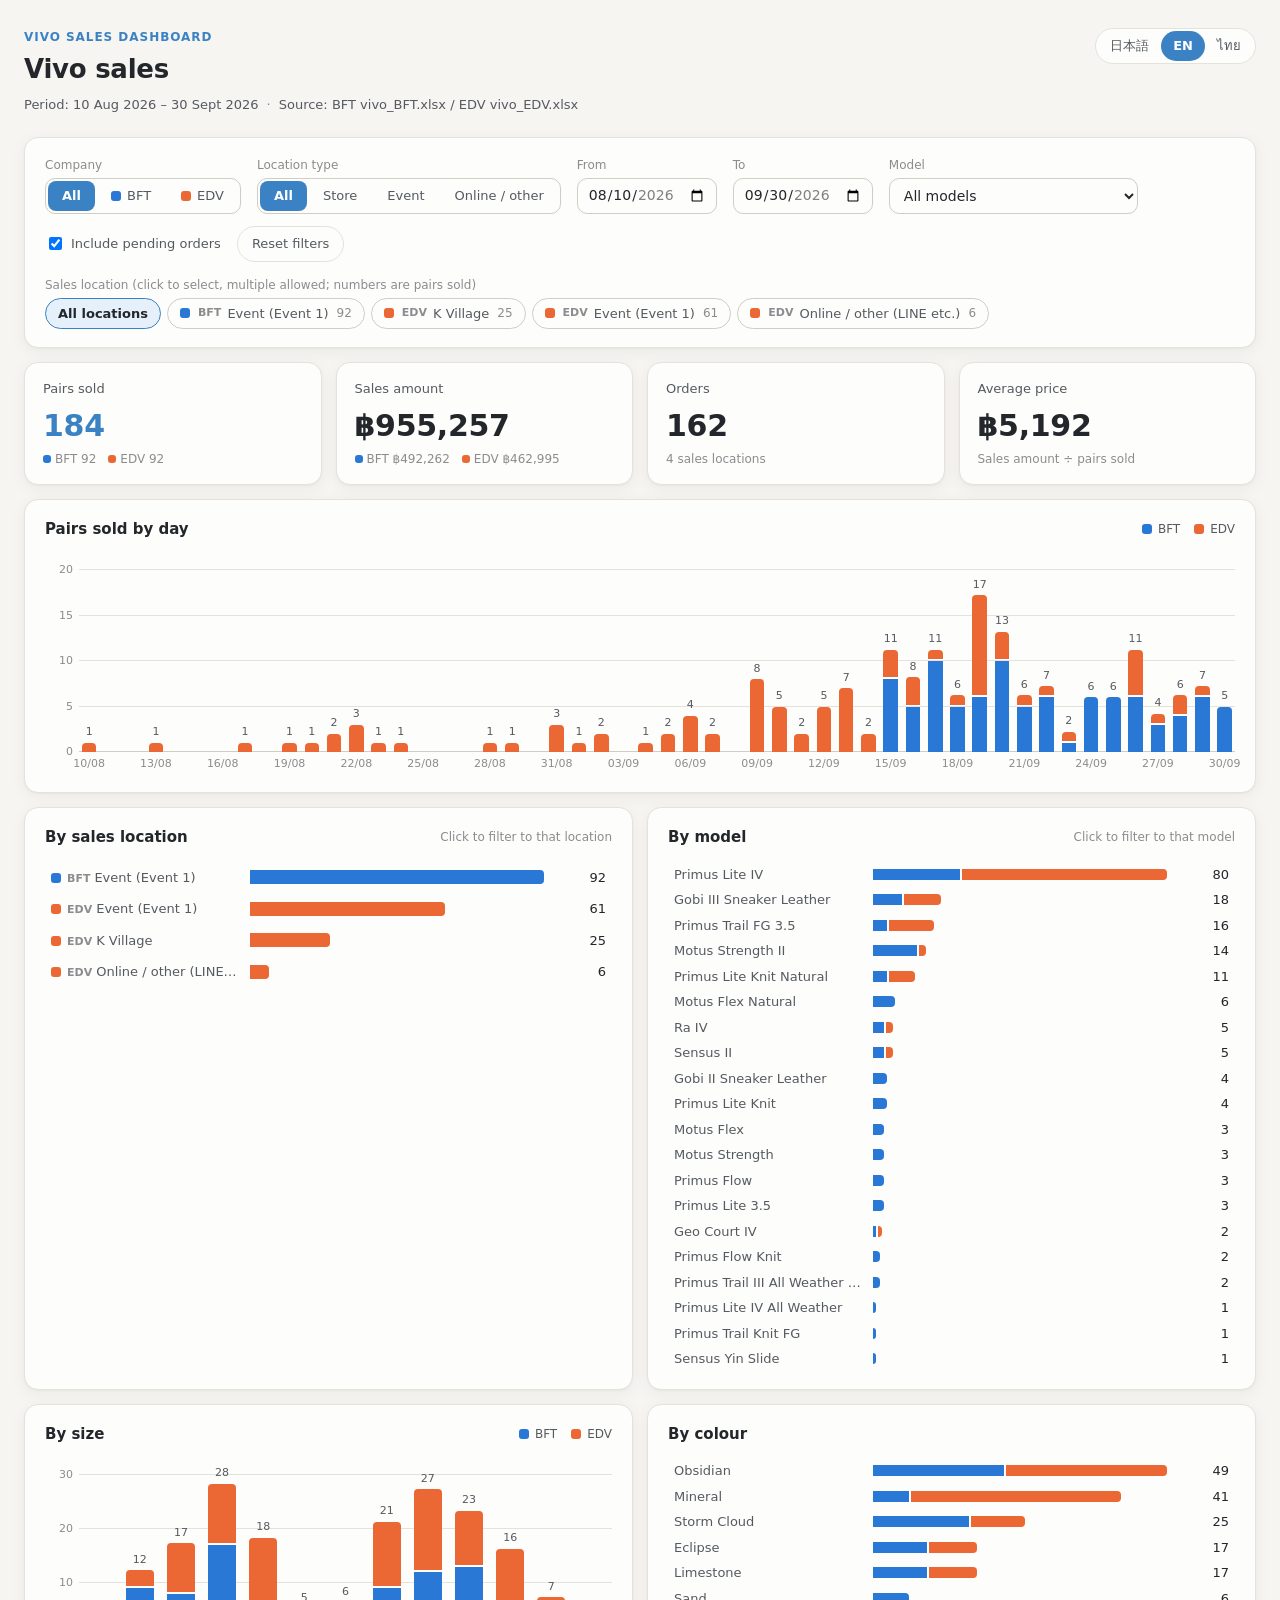
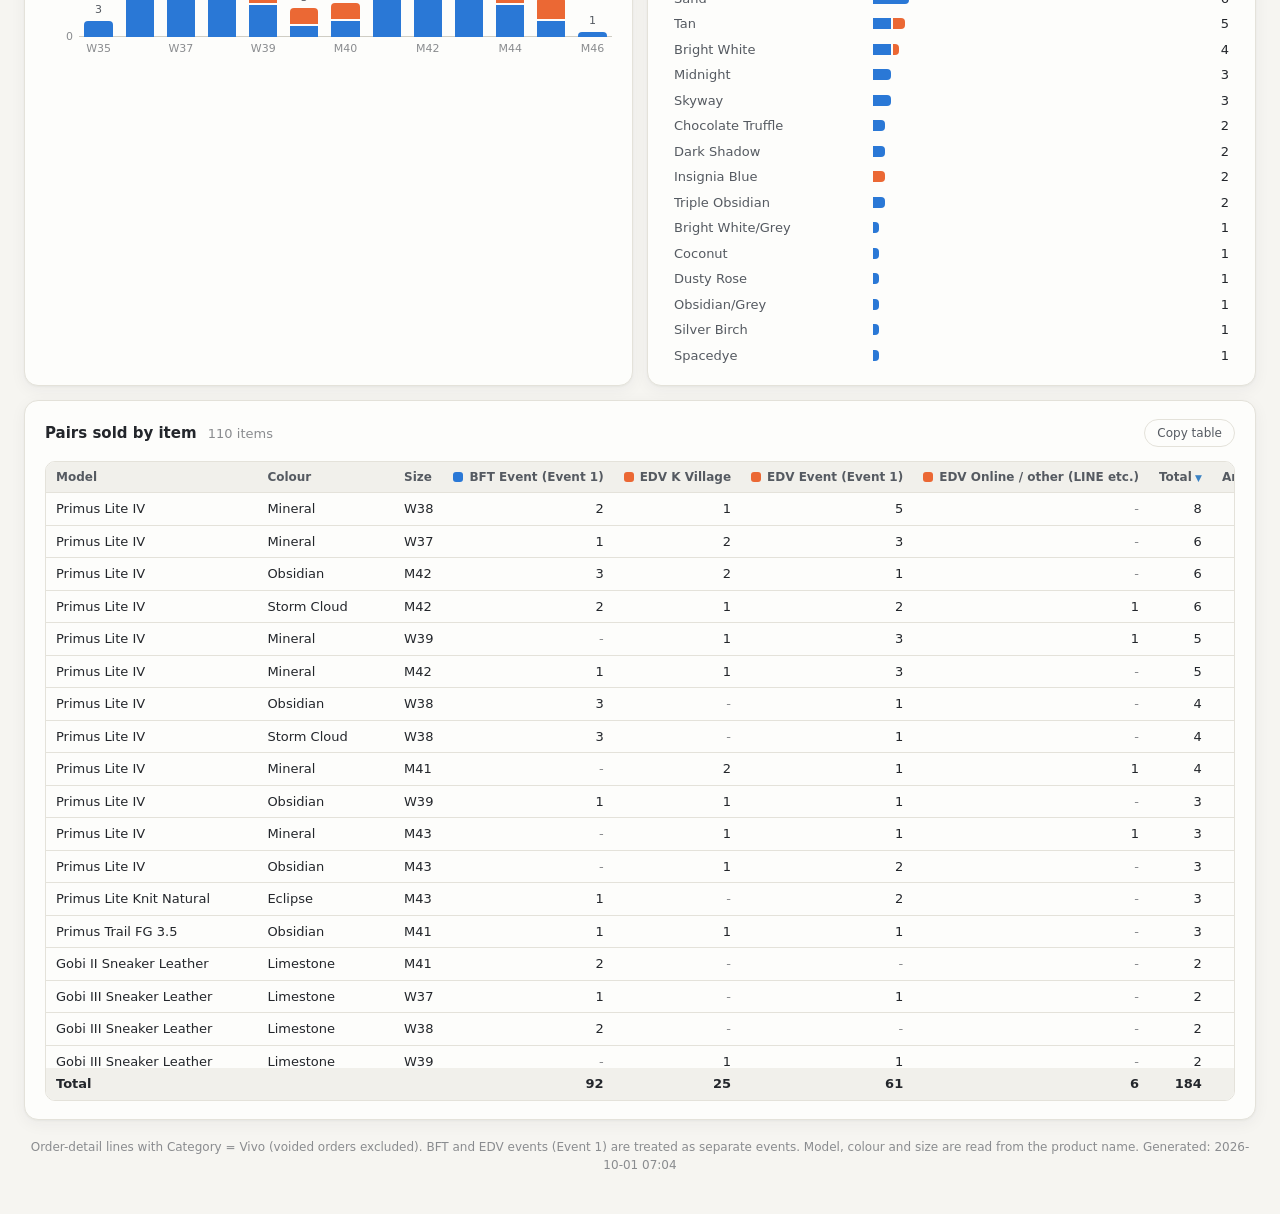
==== site/index.html @ 9705f822 "Vivo sales dashboard for BFT and EDV Static dashboard served by Vercel from site/index.html. Shows V" ====
<!doctype html>
<html lang="ja">
<head>
<meta charset="utf-8">
<meta name="viewport" content="width=device-width, initial-scale=1">
<meta name="robots" content="noindex">
<title>Vivo Sales Dashboard</title>
<style>
/* =========================================================
   ダッシュボード部分 (やさしい配色)
   ========================================================= */
:root {
  color-scheme: light;
  --page: #f6f5f1;
  --surface: #fdfdfb;
  --surface-2: #f1f0eb;
  --ink: #23262b;
  --ink-2: #555a61;
  --muted: #8a8c8f;
  --line: #e4e2da;
  --line-strong: #cfcdc4;
  --accent: #3b82c4;
  --accent-soft: #e5f0fb;
  --bar: #6da7ec;
  --bar-hover: #3987e5;
  --crit: #d03b3b;
  --warn: #d99100;
  --shadow: 0 1px 2px rgba(30, 40, 50, .04), 0 4px 16px rgba(30, 40, 50, .05);
  --radius: 14px;
}
@media (prefers-color-scheme: dark) {
  :root:not([data-theme="light"]) {
    color-scheme: dark;
    --page: #121314; --surface: #1b1c1e; --surface-2: #232427;
    --ink: #eceae4; --ink-2: #c3c2b7; --muted: #8d8c86;
    --line: #2d2e30; --line-strong: #3b3c3f;
    --accent: #6da7ec; --accent-soft: #1d2a3a;
    --bar: #3987e5; --bar-hover: #6da7ec;
    --crit: #e66767; --warn: #fab219;
    --shadow: 0 1px 2px rgba(0, 0, 0, .3);
  }
}
:root[data-theme="dark"] {
  color-scheme: dark;
  --page: #121314; --surface: #1b1c1e; --surface-2: #232427;
  --ink: #eceae4; --ink-2: #c3c2b7; --muted: #8d8c86;
  --line: #2d2e30; --line-strong: #3b3c3f;
  --accent: #6da7ec; --accent-soft: #1d2a3a;
  --bar: #3987e5; --bar-hover: #6da7ec;
  --crit: #e66767; --warn: #fab219;
  --shadow: 0 1px 2px rgba(0, 0, 0, .3);
}

* { box-sizing: border-box; }
html, body { margin: 0; }
body {
  background: var(--page);
  color: var(--ink);
  font-family: system-ui, -apple-system, "Segoe UI", "Hiragino Sans", "Noto Sans JP", "Noto Sans Thai", "Leelawadee UI", "Thonburi", sans-serif;
  font-size: 14px;
  line-height: 1.5;
  -webkit-font-smoothing: antialiased;
}
h1, h2, p { margin: 0; }
button, select, input { font: inherit; color: inherit; }

.page { max-width: 1800px; margin: 0 auto; padding: 28px 24px 40px; }

.top { display: flex; justify-content: space-between; align-items: flex-start; gap: 16px; margin-bottom: 22px; }
.top-actions { display: flex; gap: 8px; flex-wrap: wrap; justify-content: flex-end; }
.eyebrow { font-size: 12px; letter-spacing: .08em; text-transform: uppercase; color: var(--accent); font-weight: 600; }
h1 { font-size: 26px; font-weight: 700; margin: 4px 0 6px; letter-spacing: -.01em; }
.sub { color: var(--ink-2); font-size: 13px; }
.alloc-note {
  display: inline-block; margin-top: 8px; font-size: 12px; color: #1f5f3a; background: #e3f4ea;
  border: 1px solid #b7e0c6; border-radius: 999px; padding: 3px 12px;
}
.alloc-note[hidden] { display: none; }
.sub .dot { margin: 0 8px; color: var(--muted); }

.ghost {
  display: inline-flex; align-items: center; gap: 4px;
  background: var(--surface); border: 1px solid var(--line); border-radius: 999px;
  padding: 7px 14px; cursor: pointer; color: var(--ink-2); white-space: nowrap; text-decoration: none; font-size: 13px;
}
.ghost:hover { background: var(--accent-soft); border-color: var(--accent); color: var(--ink); }
.ghost.small { padding: 4px 12px; font-size: 12px; }

.card {
  background: var(--surface); border: 1px solid var(--line); border-radius: var(--radius);
  box-shadow: var(--shadow); padding: 18px 20px;
}
.card-head { display: flex; justify-content: space-between; align-items: center; gap: 12px; flex-wrap: wrap; margin-bottom: 14px; }
.card-head h2 { font-size: 15px; font-weight: 650; }
.hint { font-size: 12px; color: var(--muted); }
.count { font-weight: 500; color: var(--muted); font-size: 13px; margin-left: 6px; }

.head-actions { display: flex; align-items: center; gap: 8px; flex-wrap: wrap; }
.ret-info { font-size: 12px; color: var(--ink-2); background: #fff2cc; border-radius: 999px; padding: 3px 10px; color: #7f6000; }
.ret-info:empty { display: none; }
.primary {
  display: inline-flex; align-items: center; gap: 4px; cursor: pointer; white-space: nowrap;
  background: var(--accent); color: #fff; border: 1px solid var(--accent); border-radius: 999px;
  padding: 7px 18px; font-size: 13px; font-weight: 600;
}
.primary.small { padding: 4px 16px; font-size: 12px; }
.primary:hover:not(:disabled) { filter: brightness(1.08); }
.primary:disabled { background: var(--surface-2); color: var(--muted); border-color: var(--line); cursor: default; }
.save-state { font-size: 12px; color: var(--muted); }
.sync-state { font-size: 12px; color: var(--muted); display: inline-flex; align-items: center; gap: 5px; }
.sync-state::before { content: ""; width: 8px; height: 8px; border-radius: 50%; background: var(--muted); }
.sync-state.shared::before { background: #1f9d55; box-shadow: 0 0 0 3px rgba(31,157,85,.18); }
.sync-state.error { color: var(--crit); }
.sync-state.error::before { background: var(--crit); }
.sync-state.flash { color: #1f7a45; font-weight: 600; }
.save-state.dirty { color: #b45309; font-weight: 600; }
.save-state.dirty::before { content: "● "; }
.ret-hint { font-size: 12px; color: var(--muted); margin: -4px 0 10px; }

/* 言語切り替え */
.lang-switch { display: inline-flex; border: 1px solid var(--line); border-radius: 999px; background: var(--surface); padding: 2px; }
.lang-switch button {
  border: 0; background: none; cursor: pointer; padding: 5px 12px; border-radius: 999px; font-size: 13px; color: var(--ink-2);
}
.lang-switch button:hover { color: var(--ink); background: var(--surface-2); }
.lang-switch button[aria-pressed="true"] { background: var(--accent); color: #fff; font-weight: 600; }

/* 見出しの ▼ フィルター (Excel のオートフィルター風) */
.sheet thead th { position: sticky; }
.sheet .af {
  position: absolute; right: 2px; bottom: 3px; width: 15px; height: 15px; padding: 0; margin: 0;
  display: inline-flex; align-items: center; justify-content: center; cursor: pointer;
  background: #f2f2f2; border: 1px solid #a6a6a6; border-radius: 2px;
}
.sheet .af svg { width: 10px; height: 10px; fill: #404040; }
.sheet .af .af-funnel { display: none; }
.sheet .af:hover { background: #ffffff; }
.sheet .af.on { background: #ffd966; border-color: #bf8f00; }
.sheet .af.on .af-arrow { display: none; }
.sheet .af.on .af-funnel { display: block; }
.sheet thead tr.h1 th[rowspan] { padding-right: 18px; }
.sheet thead tr.h1 th.grp { padding-right: 18px; }  /* 拠点の ▼ (表示する拠点を選ぶ) */
.sheet thead tr.h2 th { padding-right: 18px; }
.sheet thead tr.h2 th.ret-h { padding-right: 3px; }

.af-hint { font-size: 12px; color: var(--muted); margin: -6px 0 10px; }
.chips { display: flex; flex-wrap: wrap; align-items: center; gap: 6px; margin: 0 0 10px; font-size: 12px; }
.chips-label { color: var(--muted); }
.chip {
  display: inline-flex; align-items: center; gap: 4px; background: #fff2cc; color: #5c4600;
  border: 1px solid #f1d27a; border-radius: 999px; padding: 2px 4px 2px 10px;
}
.chip b { font-weight: 600; }
.chip button { border: 0; background: none; cursor: pointer; color: #7f6000; font-size: 14px; line-height: 1; padding: 0 4px; border-radius: 999px; }
.chip button:hover { background: #f1d27a; }
.chip-clear { border: 0; background: none; color: var(--accent); cursor: pointer; font-size: 12px; text-decoration: underline; }

.af-pop {
  position: fixed; z-index: 60; width: 280px; background: var(--surface); color: var(--ink);
  border: 1px solid var(--line-strong); border-radius: 10px; box-shadow: 0 10px 30px rgba(0,0,0,.18);
  padding: 10px; font-size: 13px;
}
.af-head { font-weight: 650; margin-bottom: 8px; }
.af-search { width: 100%; height: 30px; border: 1px solid var(--line-strong); border-radius: 8px; padding: 0 8px; background: var(--surface); margin-bottom: 6px; }
.af-list { max-height: 260px; overflow: auto; border: 1px solid var(--line); border-radius: 8px; padding: 4px 0; }
.af-list label { display: flex; align-items: center; gap: 6px; padding: 3px 10px; cursor: pointer; }
.af-list label:hover { background: var(--surface-2); }
.af-list label[hidden] { display: none; }
.af-list label span { flex: 1; overflow: hidden; text-overflow: ellipsis; white-space: nowrap; }
.af-list label em { font-style: normal; color: var(--muted); font-size: 11px; }
.af-list .af-all { border-bottom: 1px solid var(--line); margin-bottom: 2px; font-weight: 600; }
.af-num { display: flex; flex-direction: column; gap: 6px; padding: 2px 2px 4px; }
.af-num label { display: flex; align-items: center; gap: 6px; cursor: pointer; }
.af-range { display: flex; align-items: center; gap: 6px; padding-left: 22px; }
.af-range input { width: 90px; height: 30px; border: 1px solid var(--line-strong); border-radius: 8px; padding: 0 8px; background: var(--surface); }
.af-foot { display: flex; align-items: center; gap: 6px; margin-top: 10px; }
.af-foot span { flex: 1; }

/* 範囲選択 (Excel と同じ緑の枠) */
.sheet tbody td { cursor: cell; }
.sheet tbody td.sel { background-color: #d9eadf !important; }
.sheet tbody td.ret.sel { background-color: #e6efcf !important; }
.sheet tbody td.sel {
  --st: 0px; --sb: 0px; --sl: 0px; --sr: 0px;
  box-shadow: inset 0 var(--st) 0 #217346, inset 0 calc(-1 * var(--sb)) 0 #217346,
              inset var(--sl) 0 0 #217346, inset calc(-1 * var(--sr)) 0 0 #217346;
}
.sheet tbody td.sel-t { --st: 2px; }
.sheet tbody td.sel-b { --sb: 2px; }
.sheet tbody td.sel-l { --sl: 2px; }
.sheet tbody td.sel-r { --sr: 2px; }
body.selecting, body.selecting * { user-select: none; -webkit-user-select: none; }
.sel-bar {
  position: fixed; left: 50%; bottom: 16px; transform: translateX(-50%); z-index: 70;
  display: flex; align-items: center; gap: 16px; flex-wrap: wrap; justify-content: center;
  background: #217346; color: #fff; border-radius: 999px; padding: 8px 10px 8px 20px;
  box-shadow: 0 8px 24px rgba(0,0,0,.25); font-size: 13px; max-width: calc(100vw - 32px);
}
.sel-bar b { font-size: 15px; font-variant-numeric: tabular-nums; }
.sel-bar .sel-size, .sel-bar .sel-copy { opacity: .75; font-size: 12px; }
.sel-bar.copied .sel-copy { opacity: 1; font-weight: 700; }
.sel-bar button { border: 0; background: rgba(255,255,255,.18); color: #fff; width: 26px; height: 26px; border-radius: 999px; cursor: pointer; font-size: 16px; line-height: 1; }
.sel-bar button:hover { background: rgba(255,255,255,.3); }
@media (max-width: 560px) { .sel-bar .sel-copy { display: none; } }

/* tabs */
.tabs { display: flex; gap: 4px; margin-bottom: 14px; border-bottom: 1px solid var(--line-strong); }
.tab {
  border: 0; background: none; cursor: pointer; padding: 10px 18px; font-size: 14px; font-weight: 600; color: var(--muted);
  border-bottom: 3px solid transparent; margin-bottom: -1px;
}
.tab:hover { color: var(--ink); }
.tab[aria-selected="true"] { color: var(--accent); border-bottom-color: var(--accent); }
.view[hidden] { display: none; }
.view-note { font-size: 12px; color: var(--muted); margin-bottom: 10px; }
.view-note:empty { display: none; }

/* KPI */
.kpis { display: grid; grid-template-columns: repeat(4, minmax(0, 1fr)); gap: 14px; margin-bottom: 14px; }
.kpi {
  display: block; text-align: left; width: 100%;
  background: var(--surface); border: 1px solid var(--line); border-radius: var(--radius); box-shadow: var(--shadow); padding: 16px 18px;
}
.kpi > span { display: block; }
.kpi-btn { cursor: pointer; }
.kpi-btn:hover { border-color: var(--accent); }
.kpi-btn[aria-pressed="true"] { border-color: var(--accent); background: var(--accent-soft); }
.kpi-label { color: var(--ink-2); font-size: 13px; display: flex !important; align-items: center; gap: 6px; }
.kpi-value { font-size: 30px; font-weight: 700; margin: 4px 0 2px; letter-spacing: -.01em; }
.kpi-note { color: var(--muted); font-size: 12px; }
.status-ic { font-size: 11px; }
.status-ic.crit { color: var(--crit); }
.status-ic.warn { color: var(--warn); }

/* charts */
.charts { display: grid; grid-template-columns: minmax(0, 1fr) minmax(0, 1.25fr); gap: 14px; margin-bottom: 14px; }
.bars { display: flex; flex-direction: column; gap: 2px; }
.bar-row {
  display: grid; grid-template-columns: minmax(96px, 34%) 1fr 52px; align-items: center; gap: 10px;
  padding: 5px 6px; border-radius: 8px; cursor: pointer; border: 0; background: none; text-align: left; width: 100%;
}
.bar-row:hover, .bar-row:focus-visible { background: var(--surface-2); outline: none; }
.bar-row.active { background: var(--accent-soft); }
.bar-label { font-size: 13px; color: var(--ink-2); white-space: nowrap; overflow: hidden; text-overflow: ellipsis; }
.bar-track { display: block; height: 14px; }
.bar-fill { display: block; height: 100%; background: var(--bar); border-radius: 0 4px 4px 0; min-width: 2px; transition: width .35s ease, background .15s; }
.bar-row:hover .bar-fill, .bar-row.active .bar-fill { background: var(--bar-hover); }
.bar-val { font-size: 13px; text-align: right; font-variant-numeric: tabular-nums; }
.bars.compact .bar-row { padding: 2px 6px; }
.bars.compact .bar-track { height: 11px; }

/* filters */
.filters { display: flex; flex-wrap: wrap; gap: 10px 12px; align-items: flex-end; margin-bottom: 14px; }
.field { display: flex; flex-direction: column; gap: 4px; min-width: 130px; }
.field.grow { flex: 1 1 220px; }
.field > span { font-size: 12px; color: var(--muted); }
.field input, .field select {
  height: 36px; padding: 0 10px; border: 1px solid var(--line-strong); border-radius: 10px; background: var(--surface);
}
.field input:focus, .field select:focus { outline: 2px solid var(--accent-soft); border-color: var(--accent); }
.filters .ghost { height: 36px; }
.check-toggle { display: inline-flex; align-items: center; gap: 6px; height: 36px; font-size: 13px; color: var(--ink-2); cursor: pointer; white-space: nowrap; }
.check-toggle[hidden] { display: none; }
/* 複数選択のドロップダウン (モデル・カラー・サイズ) */
.ms {
  display: flex; align-items: center; justify-content: space-between; gap: 8px; width: 100%; min-width: 150px; max-width: 240px;
  height: 36px; padding: 0 10px; border: 1px solid var(--line-strong); border-radius: 10px; background: var(--surface);
  cursor: pointer; text-align: left;
}
.ms .ms-val { overflow: hidden; text-overflow: ellipsis; white-space: nowrap; }
.ms svg { width: 10px; height: 10px; fill: var(--ink-2); flex: none; }
.ms:hover { border-color: var(--accent); }
.ms.on { border-color: #bf8f00; background: #fff8e1; color: #5c4600; font-weight: 600; }
:root[data-theme="dark"] .ms.on { background: #3a3020; color: #fde9a8; }

.tip {
  position: fixed; pointer-events: none; z-index: 50; background: var(--ink); color: var(--surface);
  padding: 7px 10px; border-radius: 8px; font-size: 12px; line-height: 1.45; box-shadow: 0 6px 20px rgba(0,0,0,.18);
  max-width: 260px;
}
.foot { color: var(--muted); font-size: 12px; margin-top: 18px; text-align: center; }

/* =========================================================
   在庫表: Store_Stock_*.xlsx「VFF Shoes Stock」シートの書式をそのまま再現
   (ダークモードでも Excel と同じ白地のまま)
   ========================================================= */
.sheet {
  --x-header: #1f4e78;      /* 見出し (Quantity) */
  --x-header-ret: #bf8f00;  /* 見出し (Return) */
  --x-ret-fill: #fff2cc;    /* Return 列 */
  --x-ret-ink: #0000ff;
  --x-total-fill: #d9e1f2;  /* Total 行 */
  --x-row-border: #d9d9d9;  /* 行の下罫線 */
  --x-gridline: #e1e1e1;    /* Excel の枠線 */
  --row-h: 20px;            /* 14.5pt */
  --head-h: 27px;           /* 20pt */
  --title-h: 25px;          /* 18.5pt */

  color-scheme: light;
  background: #ffffff;
  color: #000000;
  font-family: Calibri, Carlito, "Segoe UI", Arial, sans-serif;
  font-size: 11pt;
  line-height: 1;
  border: 1px solid var(--line-strong);
}
/* 画面幅に収まるよう JS で zoom を設定 (縦・横ともスクロールなし) */
.sheet table { zoom: var(--fit, 1); }
.sheet table { border-collapse: separate; border-spacing: 0; table-layout: fixed; width: max-content; }
.sheet th, .sheet td {
  height: var(--row-h);
  padding: 0 3px;
  white-space: nowrap;
  overflow: hidden;
  border-right: 1px solid var(--x-gridline);
  border-bottom: 1px solid var(--x-row-border);
}
.sheet td.c { text-align: center; }
.sheet td.b { font-weight: 700; }
.sheet td.ret { background: var(--x-ret-fill); color: var(--x-ret-ink); }
.sheet td.ret { padding: 0; }
/* Excel で黄色に塗られていたマス */
.sheet td.hl, .sheet td.ret.hl { background: #ffff00; }
.sheet .ret-in {
  display: block; width: 100%; height: calc(var(--row-h) - 1px); margin: 0; padding: 0 3px;
  border: 0; background: transparent; color: var(--x-ret-ink);
  font: inherit; text-align: center; cursor: cell;
}
.sheet .ret-in:hover { background: #ffe699; }
.sheet .ret-in:focus { outline: 2px solid #217346; outline-offset: -2px; background: #ffffff; cursor: text; }
.sheet .ret-in.invalid { outline: 2px solid #d03b3b; outline-offset: -2px; }

/* ウィンドウ枠の固定 (A5): 1〜4 行目は常に表示 */
.sheet thead tr.title th, .sheet thead tr.asof th {
  position: sticky; z-index: 3; background: #ffffff; text-align: left; font-weight: 400;
  border-right: 0; border-bottom: 1px solid var(--x-gridline);
}
.sheet thead tr.title th { top: 0; height: var(--title-h); font-size: 14pt; font-weight: 700; }
.sheet thead tr.asof th { top: var(--title-h); }
.sheet thead tr.h1 th, .sheet thead tr.h2 th {
  position: sticky; z-index: 2; height: var(--head-h);
  background: var(--x-header); color: #ffffff; font-weight: 700; text-align: center; vertical-align: middle;
  border-right: 1px solid #ffffff; border-bottom: 1px solid #ffffff;
}
.sheet thead tr.h1 th { top: calc(var(--title-h) + var(--row-h)); }
.sheet thead tr.h2 th { top: calc(var(--title-h) + var(--row-h) + var(--head-h)); }
.sheet thead tr.h2 th.ret-h { background: var(--x-header-ret); }
.sheet thead tr.h2 th.rate-h, .sheet thead tr.h2 th.mos-h { background: #2f75b5; font-size: 8.5pt; white-space: normal; line-height: 1.05; padding: 0 1px; }
.sheet td.rate { color: #1f4e78; }
/* 画面用に列を狭くしたので見出しは小さめ・折り返し可 */
.sheet thead tr.h1 th.grp { font-size: 9.5pt; white-space: normal; line-height: 1.05; padding: 0 2px; }
.sheet thead tr.h2 th { font-size: 9pt; padding-left: 1px; }
.sheet thead tr.h2 th.ret-h { padding: 0 1px; }
.sheet tbody td { padding: 0 2px; }
.sheet tbody td.ret { padding: 0; }
.sheet .ret-in { padding: 0 1px; }
.sheet td.mos { color: #1f4e78; font-style: italic; }
.sheet tr.total td { background: var(--x-total-fill); font-weight: 700; }
.sheet td.empty { text-align: center; color: #595959; height: 40px; }

@media (max-width: 960px) {
  .charts { grid-template-columns: 1fr; }
  .kpis { grid-template-columns: repeat(2, minmax(0, 1fr)); }
}
@media (max-width: 560px) {
  .page { padding: 18px 16px 32px; }
  h1 { font-size: 21px; }
  .kpi-value { font-size: 24px; }
  .card { padding: 14px; }
  .field { min-width: calc(50% - 6px); flex: 1 1 calc(50% - 6px); }
  .field.grow { flex-basis: 100%; }
  .top { flex-direction: column; }
  .top-actions { justify-content: flex-start; }
}

@media print {
  body { background: #fff; }
  .top-actions, .kpis, .charts, .filters, #dlCsv, .foot { display: none; }
  .card { border: 0; box-shadow: none; padding: 0; }
  .sel-bar, .tabs, .view-note, .ret-hint, .af-hint, .chips, .head-actions, .sheet .af { display: none; }
  #view-table { display: block !important; }
  .sheet { border: 0; }
  .sheet thead th { position: static; }
  .sheet th, .sheet td { -webkit-print-color-adjust: exact; print-color-adjust: exact; }
}
[hidden] { display: none !important; }

/* 拠点フィルター: Store Total の前に区切り線 */
.af-list label.af-sep { border-top: 1px solid var(--line); margin-top: 4px; padding-top: 6px; }
.af-note { margin: 6px 0 0; font-size: 12px; color: var(--muted); line-height: 1.4; }

/* 詳細タブ: 在庫一覧の使い方 */
.guide { margin-bottom: 16px; }
.guide h2 { font-size: 15px; margin: 0 0 8px; }
.guide .alloc-note { margin: 0 0 12px; }
.guide-list { margin: 0; padding-left: 20px; font-size: 13px; color: var(--ink-2); line-height: 1.6; }
.guide-list li + li { margin-top: 4px; }

/* 返品の受領 */
.recv-btn {
  border: 1px solid #b7e0c6; background: #e3f4ea; color: #1f5f3a; border-radius: 999px;
  font: inherit; font-size: 12px; font-weight: 600; padding: 5px 12px; cursor: pointer;
}
.recv-btn:hover { background: #d2ecdc; }
.recv-btn[hidden] { display: none; }
.recv-dlg {
  width: min(720px, calc(100vw - 32px)); max-height: calc(100vh - 48px); padding: 0;
  border: 1px solid var(--line); border-radius: 14px; background: var(--surface); color: var(--ink);
  box-shadow: 0 16px 48px rgba(0,0,0,.25);
}
.recv-dlg::backdrop { background: rgba(20, 24, 30, .35); }
.recv-inner { display: flex; flex-direction: column; max-height: calc(100vh - 50px); }
.recv-head { display: flex; justify-content: space-between; align-items: center; padding: 16px 20px 0; }
.recv-head h2 { margin: 0; font-size: 18px; }
.recv-x { border: 0; background: none; font-size: 22px; line-height: 1; cursor: pointer; color: var(--ink-2); }
.recv-note { margin: 8px 20px 0; font-size: 13px; color: var(--ink-2); line-height: 1.55; }
.recv-warn { margin: 8px 20px 0; font-size: 13px; color: #8a5a00; background: #fff4d6; border: 1px solid #f0d68a; border-radius: 8px; padding: 6px 10px; }
.recv-warn[hidden] { display: none; }
.recv-body { overflow: auto; padding: 4px 20px 8px; flex: 1; }
.recv-body h3 { font-size: 14px; margin: 14px 0 6px; }
.recv-empty { font-size: 13px; color: var(--muted); }
.link-btn { border: 0; background: none; color: var(--accent); cursor: pointer; font: inherit; font-size: 12px; text-decoration: underline; }
.recv-foot { display: flex; align-items: center; gap: 8px; padding: 12px 20px 16px; border-top: 1px solid var(--line); }
.recv-sel { margin-right: auto; font-size: 13px; color: var(--ink-2); }
.recv-foot[hidden] { display: none; }
.recv-step { font-size: 13px; color: var(--ink); margin: 12px 0 8px; font-weight: 600; }
.recv-stores { display: grid; gap: 8px; }
.recv-storebtn {
  display: grid; grid-template-columns: 1fr auto 16px; grid-template-rows: auto auto; column-gap: 12px; align-items: center;
  text-align: left; width: 100%; padding: 12px 14px; border: 1px solid var(--line); border-radius: 10px;
  background: var(--surface); color: var(--ink); font: inherit; cursor: pointer;
}
.recv-storebtn:hover { border-color: var(--accent); background: var(--accent-soft, #eef5fc); }
.recv-storebtn b { font-size: 15px; }
.recv-storebtn .recv-pend { font-size: 13px; font-weight: 700; color: #8a5a00; }
.recv-storebtn .recv-doneinfo { grid-column: 1 / 3; font-size: 12px; color: var(--muted); }
.recv-storebtn .recv-go { grid-row: 1 / 3; grid-column: 3; font-size: 22px; color: var(--muted); }
.recv-nav { display: flex; align-items: center; gap: 12px; margin-top: 10px; padding-bottom: 8px; border-bottom: 1px solid var(--line); }
.recv-nav b { font-size: 16px; }
.recv-nav .recv-count { margin-left: auto; font-size: 13px; color: #8a5a00; font-weight: 700; }
.recv-selall { display: inline-flex; align-items: center; gap: 6px; font-size: 13px; margin-bottom: 6px; cursor: pointer; }
.recv-model { border: 1px solid var(--line); border-radius: 10px; margin-bottom: 8px; overflow: hidden; }
.recv-mhead { display: flex; align-items: center; padding: 8px 12px; background: var(--surface-2); }
.recv-mhead label { display: flex; align-items: center; gap: 8px; cursor: pointer; }
.recv-mhead .recv-count { margin-left: auto; font-size: 12px; color: var(--muted); }
.recv-tbl { width: 100%; border-collapse: collapse; font-size: 13px; }
.recv-tbl th { font-size: 11px; font-weight: 600; color: var(--muted); text-align: left; padding: 4px 8px; }
.recv-tbl td { padding: 5px 8px; border-top: 1px solid var(--line); }
.recv-tbl td:first-child, .recv-tbl th:first-child { width: 28px; padding-left: 12px; }
.recv-tbl td.c { text-align: center; } .recv-tbl th:nth-child(3) { text-align: center; }
.recv-tbl td.n, .recv-tbl th:last-child { text-align: right; padding-right: 14px; width: 60px; }
.recv-tbl td.n { font-weight: 700; }
.recv-tbl label { cursor: pointer; display: block; }
.recv-tbl tr:has(input:checked) td { background: #e3f4ea; }
.recv-done { margin-top: 12px; border: 1px solid var(--line); border-radius: 10px; }
.recv-done summary { padding: 8px 12px; cursor: pointer; font-size: 13px; color: var(--ink-2); }
.recv-done ul { list-style: none; margin: 0; padding: 0 12px 8px; }
.recv-done li { display: flex; align-items: center; gap: 10px; padding: 4px 0; border-top: 1px solid var(--line); font-size: 13px; }
.recv-done li > span { flex: 1; }
.recv-done li em { font-style: normal; font-weight: 700; }

/* Vivo 販売ダッシュボード (vivo.html)。基本の配色・部品は style.css を使う */
:root { --co-bft: #2a78d6; --co-edv: #eb6834; }
@media (prefers-color-scheme: dark) {
  :root:not([data-theme="light"]) { --co-bft: #3987e5; --co-edv: #d95926; }
}
:root[data-theme="dark"] { --co-bft: #3987e5; --co-edv: #d95926; }

.sw { display: inline-block; width: 10px; height: 10px; border-radius: 3px; margin-right: 6px; vertical-align: -1px; flex: none; }
.sw[data-co="BFT"] { background: var(--co-bft); }
.sw[data-co="EDV"] { background: var(--co-edv); }
.legend { display: flex; gap: 14px; font-size: 12px; color: var(--ink-2); }

/* フィルター */
.vf { margin-bottom: 14px; display: flex; flex-direction: column; gap: 14px; }
.vf-row { display: flex; flex-wrap: wrap; gap: 12px 16px; align-items: flex-end; }
.vf-group { display: flex; flex-direction: column; gap: 4px; }
.vf-label { font-size: 12px; color: var(--muted); }
.vf-input { height: 36px; padding: 0 10px; border: 1px solid var(--line-strong); border-radius: 10px; background: var(--surface); min-width: 140px; }
.vf-input:focus { outline: 2px solid var(--accent-soft); border-color: var(--accent); }
.vf .ghost { height: 36px; }
.seg { display: inline-flex; flex-wrap: wrap; border: 1px solid var(--line-strong); border-radius: 10px; background: var(--surface); padding: 2px; gap: 2px; }
.seg button {
  display: inline-flex; align-items: center; border: 0; background: none; cursor: pointer;
  height: 30px; padding: 0 14px; border-radius: 8px; font-size: 13px; color: var(--ink-2); white-space: nowrap;
}
.seg button:hover { background: var(--surface-2); color: var(--ink); }
.seg button[aria-pressed="true"] { background: var(--accent); color: #fff; font-weight: 600; }
.seg button[aria-pressed="true"] .sw { box-shadow: 0 0 0 2px #fff; }
.loc-chips { display: flex; flex-wrap: wrap; gap: 6px; }
.loc-chip {
  display: inline-flex; align-items: center; gap: 2px; cursor: pointer; font-size: 13px;
  border: 1px solid var(--line-strong); background: var(--surface); color: var(--ink-2);
  border-radius: 999px; padding: 5px 12px;
}
.loc-chip:hover { border-color: var(--accent); }
.loc-chip[aria-pressed="true"] { background: var(--accent-soft); border-color: var(--accent); color: var(--ink); font-weight: 600; }
.loc-chip .co { font-size: 11px; color: var(--muted); font-weight: 600; margin-right: 4px; }
.loc-chip .n { font-size: 12px; color: var(--muted); margin-left: 6px; font-variant-numeric: tabular-nums; font-weight: 400; }
.loc-chip.all { font-weight: 600; }

.kpi-main .kpi-value { color: var(--accent); }
.kpi-note .sw { width: 8px; height: 8px; margin-right: 4px; vertical-align: 0; }
.kpi-note .co-split { margin-right: 12px; white-space: nowrap; }

.vc { margin-bottom: 14px; }
.vgrid { grid-template-columns: minmax(0, 1fr) minmax(0, 1fr); }

/* 縦棒 (日別・サイズ別)。会社ごとに積み上げ、間に 2px のすき間 */
.vbars { position: relative; height: 220px; padding: 0 0 22px 34px; }
.vbars.short { height: 200px; }
.vbars .grid { position: absolute; left: 34px; right: 0; border-top: 1px solid var(--line); }
.vbars .grid span { position: absolute; left: -34px; top: -8px; width: 28px; text-align: right; font-size: 11px; color: var(--muted); font-variant-numeric: tabular-nums; }
.vbars .grid.base { border-top-color: var(--line-strong); }
.vbars .cols { position: relative; display: flex; align-items: flex-end; height: 100%; gap: 2px; }
.vbars .col { flex: 1 1 0; min-width: 0; height: 100%; display: flex; flex-direction: column; justify-content: flex-end; align-items: center; gap: 2px; position: relative; cursor: default; }
.vbars .col:hover { background: var(--surface-2); border-radius: 4px 4px 0 0; }
.vbars .seg-b { width: 72%; max-width: 30px; }
.vbars .seg-b[data-co="BFT"] { background: var(--co-bft); }
.vbars .seg-b[data-co="EDV"] { background: var(--co-edv); }
.vbars .seg-b.cap { border-radius: 4px 4px 0 0; }
.vbars .xl { position: absolute; bottom: -20px; font-size: 11px; color: var(--muted); white-space: nowrap; }
.vbars .vtot { font-size: 11px; color: var(--ink-2); font-variant-numeric: tabular-nums; }

/* 横棒 (会社別に積み上げ) */
.bar-row.static { cursor: default; }
.bar-row.static:hover { background: var(--surface-2); }
.bar-track.stack { display: flex; gap: 2px; }
.bar-track.stack .bar-fill { border-radius: 0; transition: width .35s ease; }
.bar-track.stack .bar-fill:last-child { border-radius: 0 4px 4px 0; }
.bar-fill[data-co="BFT"] { background: var(--co-bft); }
.bar-fill[data-co="EDV"] { background: var(--co-edv); }
.bar-row:hover .bar-fill[data-co], .bar-row.active .bar-fill[data-co] { filter: brightness(1.08); }
.bar-label .co { font-size: 11px; color: var(--muted); font-weight: 600; margin-right: 4px; }
.empty-note { color: var(--muted); font-size: 13px; padding: 20px 0; text-align: center; }

/* 明細表 */
.vtable-wrap { overflow: auto; max-height: 640px; border: 1px solid var(--line); border-radius: 10px; }
.vtable { border-collapse: collapse; width: 100%; font-size: 13px; }
.vtable th, .vtable td { padding: 6px 10px; border-bottom: 1px solid var(--line); text-align: left; white-space: nowrap; }
.vtable thead th { font-size: 12px; color: var(--ink-2); font-weight: 600; background: var(--surface-2); position: sticky; top: 0; cursor: pointer; user-select: none; }
.vtable thead th:hover { color: var(--ink); }
.vtable thead th[aria-sort]::after { content: " ▼"; font-size: 9px; color: var(--accent); }
.vtable thead th[aria-sort="ascending"]::after { content: " ▲"; }
.vtable .num { text-align: right; font-variant-numeric: tabular-nums; }
.vtable td.zero { color: var(--muted); }
.vtable tfoot td { font-weight: 700; background: var(--surface-2); border-bottom: 0; position: sticky; bottom: 0; }
.vtable tbody tr:hover td { background: var(--surface-2); }

@media (max-width: 960px) {
  .vgrid { grid-template-columns: minmax(0, 1fr); }
}
@media (max-width: 560px) {
  .vf-row { gap: 10px; }
  .vf-group { width: 100%; }
  .vf-row label.vf-group { width: calc(50% - 5px); }
  .vf-input { min-width: 0; width: 100%; }
  .seg { width: 100%; }
  .seg button { flex: 1 1 auto; justify-content: center; padding: 0 8px; }
  .vbars { padding-left: 28px; }
  .vbars .grid { left: 28px; }
  .vbars .grid span { left: -28px; width: 24px; }
  .vbars .vtot { display: none; }
}

</style>
</head>
<body>
<div class="page vivo">
    <header class="top">
      <div>
        <p class="eyebrow">Vivo Sales Dashboard</p>
        <h1 data-i18n="h1"></h1>
        <p class="sub"><span id="period" data-i18n="loading"></span><span class="dot">·</span><span id="source"></span></p>
      </div>
      <div class="top-actions">
        <div class="lang-switch" role="group" data-i18n-aria="lang.aria">
          <button type="button" data-lang="ja" lang="ja">日本語</button>
          <button type="button" data-lang="en" lang="en">EN</button>
          <button type="button" data-lang="th" lang="th">ไทย</button>
        </div>
      </div>
    </header>

    <section class="card vf" role="search" data-i18n-aria="f.aria">
      <div class="vf-row">
        <div class="vf-group">
          <span class="vf-label" data-i18n="f.company"></span>
          <div class="seg" id="segCompany">
            <button type="button" data-v="" data-i18n="all"></button>
            <button type="button" data-v="BFT"><i class="sw" data-co="BFT"></i>BFT</button>
            <button type="button" data-v="EDV"><i class="sw" data-co="EDV"></i>EDV</button>
          </div>
        </div>
        <div class="vf-group">
          <span class="vf-label" data-i18n="f.type"></span>
          <div class="seg" id="segType">
            <button type="button" data-v="" data-i18n="all"></button>
            <button type="button" data-v="store" data-i18n="type.store"></button>
            <button type="button" data-v="event" data-i18n="type.event"></button>
            <button type="button" data-v="online" data-i18n="type.online"></button>
          </div>
        </div>
        <label class="vf-group">
          <span class="vf-label" data-i18n="f.from"></span>
          <input type="date" id="dFrom" class="vf-input">
        </label>
        <label class="vf-group">
          <span class="vf-label" data-i18n="f.to"></span>
          <input type="date" id="dTo" class="vf-input">
        </label>
        <label class="vf-group">
          <span class="vf-label" data-i18n="f.model"></span>
          <select id="fModel" class="vf-input"></select>
        </label>
        <label class="check-toggle"><input type="checkbox" id="incPending" checked> <span data-i18n="f.pending"></span></label>
        <button id="reset" class="ghost" type="button" data-i18n="reset"></button>
      </div>
      <div class="vf-group vf-locs">
        <span class="vf-label"><span data-i18n="f.loc"></span> <span class="hint" data-i18n="f.locHint"></span></span>
        <div class="loc-chips" id="locChips"></div>
      </div>
    </section>

    <section class="kpis">
      <div class="kpi kpi-main">
        <p class="kpi-label" data-i18n="kpi.qty"></p>
        <p class="kpi-value" id="kQty">–</p>
        <p class="kpi-note" id="kQtyNote"></p>
      </div>
      <div class="kpi">
        <p class="kpi-label" data-i18n="kpi.amount"></p>
        <p class="kpi-value" id="kAmt">–</p>
        <p class="kpi-note" id="kAmtNote"></p>
      </div>
      <div class="kpi">
        <p class="kpi-label" data-i18n="kpi.orders"></p>
        <p class="kpi-value" id="kOrders">–</p>
        <p class="kpi-note" id="kOrdersNote"></p>
      </div>
      <div class="kpi">
        <p class="kpi-label" data-i18n="kpi.avg"></p>
        <p class="kpi-value" id="kAvg">–</p>
        <p class="kpi-note" data-i18n="kpi.avgNote"></p>
      </div>
    </section>

    <section class="card vc">
      <div class="card-head">
        <h2 data-i18n="c.daily"></h2>
        <div class="legend" aria-hidden="true">
          <span><i class="sw" data-co="BFT"></i>BFT</span><span><i class="sw" data-co="EDV"></i>EDV</span>
        </div>
      </div>
      <div id="dailyChart" class="vbars"></div>
    </section>

    <section class="charts vgrid">
      <div class="card">
        <div class="card-head">
          <h2 data-i18n="c.loc"></h2>
          <p class="hint" data-i18n="c.locHint"></p>
        </div>
        <div id="locChart" class="bars"></div>
      </div>
      <div class="card">
        <div class="card-head">
          <h2 data-i18n="c.model"></h2>
          <p class="hint" data-i18n="c.modelHint"></p>
        </div>
        <div id="modelChart" class="bars compact"></div>
      </div>
      <div class="card">
        <div class="card-head">
          <h2 data-i18n="c.size"></h2>
          <div class="legend" aria-hidden="true">
            <span><i class="sw" data-co="BFT"></i>BFT</span><span><i class="sw" data-co="EDV"></i>EDV</span>
          </div>
        </div>
        <div id="sizeChart" class="vbars short"></div>
      </div>
      <div class="card">
        <div class="card-head">
          <h2 data-i18n="c.color"></h2>
        </div>
        <div id="colorChart" class="bars compact"></div>
      </div>
    </section>

    <section class="card">
      <div class="card-head">
        <h2><span data-i18n="t.title"></span> <span class="count" id="tCount"></span></h2>
        <div class="head-actions">
          <button id="copyTable" class="ghost small" type="button" data-i18n="copy"></button>
        </div>
      </div>
      <div class="vtable-wrap">
        <table class="vtable">
          <thead id="tHead"></thead>
          <tbody id="tBody"></tbody>
          <tfoot id="tFoot"></tfoot>
        </table>
      </div>
    </section>

    <footer class="foot" id="foot"></footer>
  </div>
  <div id="tip" class="tip" role="tooltip" hidden></div>
<script>window.VIVO_DATA = {"generated":"2026-10-01T07:04:11","sources":{"BFT":"vivo_BFT.xlsx","EDV":"vivo_EDV.xlsx"},"from":"2026-08-10","to":"2026-09-30","locations":[{"id":"BFT:Event 1","company":"BFT","type":"event","wh":"Event 1","name":"Event 1"},{"id":"EDV:Kvillage","company":"EDV","type":"store","wh":"Kvillage","name":"K Village"},{"id":"EDV:Event 1","company":"EDV","type":"event","wh":"Event 1","name":"Event 1"},{"id":"EDV:","company":"EDV","type":"online","wh":"","name":""}],"fields":["date","loc","order","model","color","size","qty","amount","status"],"lines":[["2026-08-10","EDV:Kvillage","R# RC-125-202608064","Primus Lite Knit Natural","Eclipse","M44",1,5491.0,""],["2026-08-13","EDV:Kvillage","R# RC-125-202608076","Primus Lite IV","Mineral","M43",1,4947.0,""],["2026-08-17","EDV:","TX202608089","Primus Lite IV","Mineral","W36",1,5100.0,"pending"],["2026-08-19","EDV:Kvillage","R# RC-125-202608106","Primus Lite IV","Mineral","W37",1,4947.0,""],["2026-08-20","EDV:Kvillage","R# RC-125-202608118","Primus Lite Knit Natural","Eclipse","M45",1,5606.6,""],["2026-08-21","EDV:","TX202608103","Primus Lite IV","Mineral","W39",1,5100.0,"pending"],["2026-08-21","EDV:Kvillage","R# RC-125-202608122","Primus Lite IV","Obsidian","M44",1,4947.0,""],["2026-08-22","EDV:Kvillage","R# RC-125-202608129","Gobi III Sneaker Leather","Limestone","W39",1,5690.5,""],["2026-08-22","EDV:Kvillage","R# RC-125-202608129","Primus Lite IV","Mineral","W39",1,4845.0,""],["2026-08-22","EDV:Kvillage","R# RC-125-202608134","Primus Lite IV","Obsidian","W36",1,4845.0,""],["2026-08-23","EDV:Kvillage","R# RC-125-202608146","Primus Lite IV","Obsidian","M42",1,4947.0,""],["2026-08-24","EDV:Kvillage","R# RC-125-202608151","Primus Lite IV","Mineral","W37",1,4845.0,""],["2026-08-28","EDV:Kvillage","R# RC-125-202608180","Primus Lite IV","Obsidian","M41",1,4845.0,""],["2026-08-29","EDV:Kvillage","R# RC-125-202608189","Primus Lite IV","Storm Cloud","M42",1,4947.0,""],["2026-08-31","EDV:Kvillage","R# RC-125-202608200","Primus Lite IV","Obsidian","M43",1,4947.0,""],["2026-08-31","EDV:Kvillage","R# RC-125-202608203","Primus Lite IV","Mineral","W38",1,4947.0,""],["2026-08-31","EDV:Kvillage","R# RC-125-202608204","Primus Lite IV","Mineral","M42",1,4947.0,""],["2026-09-01","EDV:Kvillage","R# RC-125-202609007","Primus Lite IV","Mineral","M41",1,4947.0,""],["2026-09-02","EDV:Kvillage","R# RC-125-202609014","Primus Lite IV","Mineral","M41",1,4845.0,""],["2026-09-02","EDV:Kvillage","R# RC-125-202609014","Primus Lite IV","Obsidian","M41",1,4845.0,""],["2026-09-04","EDV:Kvillage","R# RC-125-202609022","Primus Lite IV","Mineral","M45",1,4947.0,""],["2026-09-05","EDV:Kvillage","R# RC-125-202609026","Ra IV","Obsidian","M42",1,5276.8,""],["2026-09-05","EDV:Kvillage","R# RC-125-202609027","Primus Trail FG 3.5","Obsidian","M41",1,6159.5,""],["2026-09-06","EDV:Kvillage","R# RC-125-202609036","Primus Lite IV","Obsidian","M42",1,4947.0,""],["2026-09-06","EDV:Kvillage","R# RC-125-202609037","Ra IV","Obsidian","M40",1,5276.8,""],["2026-09-06","EDV:Kvillage","R# RC-125-202609038","Primus Lite IV","Obsidian","W40",1,4947.0,""],["2026-09-06","EDV:Kvillage","R# RC-125-202609041","Primus Lite IV","Obsidian","W39",1,4947.0,""],["2026-09-07","EDV:Event 1","R# TX-145-202609004","Primus Trail FG 3.5","Obsidian","M41",1,5715.0,""],["2026-09-07","EDV:Event 1","R# TX-145-202609005","Primus Lite IV","Mineral","W39",1,4590.0,""],["2026-09-09","EDV:Event 1","R# TX-145-202609010","Geo Court IV","Bright White","W39",1,5508.0,""],["2026-09-09","EDV:Event 1","R# TX-145-202609010","Primus Lite IV","Obsidian","W39",1,4590.0,""],["2026-09-09","EDV:Event 1","R# TX-145-202609010","Primus Lite IV","Storm Cloud","W39",1,4590.0,""],["2026-09-09","EDV:Event 1","R# TX-145-202609011","Primus Lite Knit Natural","Eclipse","W37",1,5202.0,""],["2026-09-09","EDV:Event 1","R# TX-145-202609012","Primus Lite IV","Obsidian","W38",1,4590.0,""],["2026-09-09","EDV:Event 1","R# TX-145-202609012","Primus Lite IV","Storm Cloud","M44",1,4590.0,""],["2026-09-09","EDV:Event 1","R# TX-145-202609012","Primus Lite IV","Storm Cloud","W38",1,4590.0,""],["2026-09-09","EDV:Event 1","R# TX-145-202609013","Primus Lite IV","Mineral","M44",1,4590.0,""],["2026-09-10","EDV:","TIV-202609005","Primus Lite IV","Storm Cloud","M42",1,3060.0,"pending"],["2026-09-10","EDV:Event 1","R# TX-145-202609014","Primus Lite IV","Obsidian","M43",1,4590.0,""],["2026-09-10","EDV:Event 1","R# TX-145-202609019","Primus Lite IV","Mineral","W39",1,4590.0,""],["2026-09-10","EDV:Event 1","R# TX-145-202609022","Primus Lite IV","Mineral","W40",1,4590.0,""],["2026-09-10","EDV:Event 1","R# TX-145-202609023","Primus Lite IV","Mineral","W39",1,4590.0,""],["2026-09-11","EDV:Event 1","R# TX-145-202609024","Primus Lite IV","Mineral","M40",1,4590.0,""],["2026-09-11","EDV:Event 1","R# TX-145-202609025","Primus Lite IV","Mineral","W37",1,4590.0,""],["2026-09-12","EDV:Event 1","R# TX-145-202609029","Gobi III Sneaker Leather","Obsidian","W37",1,5391.0,""],["2026-09-12","EDV:Event 1","R# TX-145-202609030","Primus Lite IV","Mineral","M41",1,4590.0,""],["2026-09-12","EDV:Event 1","R# TX-145-202609031","Primus Lite Knit Natural","Eclipse","M43",1,5202.0,""],["2026-09-12","EDV:Event 1","R# TX-145-202609032","Primus Lite IV","Mineral","W37",1,4590.0,""],["2026-09-12","EDV:Event 1","R# TX-145-202609033","Gobi III Sneaker Leather","Limestone","M41",1,5391.0,""],["2026-09-13","EDV:Event 1","R# TX-145-202609036","Gobi III Sneaker Leather","Limestone","M43",1,5391.0,""],["2026-09-13","EDV:Event 1","R# TX-145-202609036","Primus Lite IV","Mineral","W38",1,4590.0,""],["2026-09-13","EDV:Event 1","R# TX-145-202609037","Primus Lite IV","Mineral","M44",1,4590.0,""],["2026-09-13","EDV:Event 1","R# TX-145-202609039","Primus Lite IV","Obsidian","W40",1,4590.0,""],["2026-09-13","EDV:Event 1","R# TX-145-202609040","Primus Lite IV","Mineral","W38",1,4590.0,""],["2026-09-13","EDV:Event 1","R# TX-145-202609043","Sensus II","Tan","M44",1,5508.0,""],["2026-09-13","EDV:Event 1","R# TX-145-202609044","Primus Lite IV","Mineral","M42",1,4590.0,""],["2026-09-14","EDV:Event 1","R# TX-145-202609046","Primus Lite IV","Mineral","M42",1,4590.0,""],["2026-09-14","EDV:Event 1","R# TX-145-202609048","Gobi III Sneaker Leather","Obsidian","W38",1,5391.0,""],["2026-09-15","BFT:Event 1","RC-12-202609048","Primus Lite IV","Storm Cloud","W37",1,4590.0,""],["2026-09-15","BFT:Event 1","RC-12-202609052","Gobi II Sneaker Leather","Limestone","W36",1,4792.0,""],["2026-09-15","BFT:Event 1","RC-12-202609052","Primus Trail FG 3.5","Obsidian","W36",1,5715.0,""],["2026-09-15","BFT:Event 1","RC-12-202609052","Primus Trail FG 3.5","Silver Birch","W36",1,5715.0,""],["2026-09-15","BFT:Event 1","RC-12-202609053","Primus Trail FG 3.5","Obsidian","M41",1,5715.0,""],["2026-09-15","BFT:Event 1","RC-12-202609056","Sensus Yin Slide","Obsidian","W39",1,4437.0,""],["2026-09-15","BFT:Event 1","RC-12-202609057","Primus Lite IV","Obsidian","M42",1,4590.0,""],["2026-09-15","BFT:Event 1","RC-12-202609059","Gobi III Sneaker Leather","Limestone","M42",1,5391.0,""],["2026-09-15","EDV:","TIV-202609004","Motus Strength II","Eclipse","M41",1,4488.0,"pending"],["2026-09-15","EDV:Event 1","R# TX-145-202609049","Gobi III Sneaker Leather","Limestone","M42",1,5391.0,""],["2026-09-15","EDV:Event 1","R# TX-145-202609049","Primus Trail FG 3.5","Obsidian","M43",1,5715.0,""],["2026-09-16","BFT:Event 1","RC-12-202609060","Gobi III Sneaker Leather","Limestone","W38",1,5391.0,""],["2026-09-16","BFT:Event 1","RC-12-202609061","Primus Lite IV","Mineral","W37",1,4590.0,""],["2026-09-16","BFT:Event 1","RC-12-202609066","Primus Lite IV","Storm Cloud","W38",1,4590.0,""],["2026-09-16","BFT:Event 1","RC-12-202609068","Ra IV","Obsidian","M43",1,4896.0,""],["2026-09-16","BFT:Event 1","RC-12-202609068","Sensus II","Tan","M43",1,5508.0,""],["2026-09-16","EDV:Event 1","R# TX-145-202609051","Primus Lite Knit Natural","Eclipse","M41",1,5202.0,""],["2026-09-16","EDV:Event 1","R# TX-145-202609052","Primus Lite IV","Obsidian","M42",1,4590.0,""],["2026-09-16","EDV:Event 1","R# TX-145-202609053","Primus Lite IV","Mineral","M42",1,4590.0,""],["2026-09-17","BFT:Event 1","RC-12-202609074","Primus Lite IV","Storm Cloud","W36",1,4590.0,""],["2026-09-17","BFT:Event 1","RC-12-202609077","Primus Lite IV","Mineral","W38",1,4590.0,""],["2026-09-17","BFT:Event 1","RC-12-202609078","Gobi III Sneaker Leather","Limestone","W38",1,5391.0,""],["2026-09-17","BFT:Event 1","RC-12-202609079","Primus Lite 3.5","Mineral","W35",1,4080.0,""],["2026-09-17","BFT:Event 1","RC-12-202609080","Primus Lite IV","Obsidian","W37",1,4590.0,""],["2026-09-17","BFT:Event 1","RC-12-202609080","Primus Lite IV","Storm Cloud","W37",1,4590.0,""],["2026-09-17","BFT:Event 1","RC-12-202609080","Primus Lite IV","Storm Cloud","W39",1,4590.0,""],["2026-09-17","BFT:Event 1","RC-12-202609087","Motus Strength","Obsidian/Grey","M40",1,5712.0,""],["2026-09-17","BFT:Event 1","RC-12-202609089","Motus Strength II","Storm Cloud","W38",1,6732.0,""],["2026-09-17","BFT:Event 1","RC-12-202609091","Motus Strength II","Skyway","M43",1,6732.0,""],["2026-09-17","EDV:Event 1","R# TX-145-202609057","Sensus II","Tan","M41",1,5508.0,""],["2026-09-18","BFT:Event 1","RC-12-202609092","Primus Lite IV","Obsidian","W38",1,4590.0,""],["2026-09-18","BFT:Event 1","RC-12-202609094","Primus Trail FG 3.5","Obsidian","M44",1,5715.0,""],["2026-09-18","BFT:Event 1","RC-12-202609098","Primus Lite IV","Mineral","W38",1,4590.0,""],["2026-09-18","BFT:Event 1","RC-12-202609099","Gobi III Sneaker Leather","Triple Obsidian","M42",1,5391.0,""],["2026-09-18","BFT:Event 1","RC-12-202609102","Primus Flow","Coconut","M45",1,5304.0,""],["2026-09-18","EDV:Event 1","R# TX-145-202609059","Primus Lite IV","Obsidian","M43",1,4590.0,""],["2026-09-19","BFT:Event 1","RB-202609004","Ra IV","Obsidian","M43",1,4896.0,""],["2026-09-19","BFT:Event 1","RB-202609005","Primus Lite IV","Storm Cloud","M41",1,4590.0,""],["2026-09-19","BFT:Event 1","RC-12-202609104","Motus Flex Natural","Sand","W37",1,6120.0,""],["2026-09-19","BFT:Event 1","RC-12-202609105","Motus Flex Natural","Sand","W37",1,6120.0,""],["2026-09-19","BFT:Event 1","RC-12-202609111","Primus Lite IV All Weather","Obsidian","W35",1,5508.0,""],["2026-09-19","BFT:Event 1","RC-12-202609116","Primus Trail Knit FG","Obsidian","W36",1,5661.0,""],["2026-09-19","EDV:","TIV-202609003","Primus Lite IV","Mineral","M41",1,5100.0,"pending"],["2026-09-19","EDV:Event 1","R# TX-145-202609063","Gobi III Sneaker Leather","Limestone","W37",1,5391.0,""],["2026-09-19","EDV:Event 1","R# TX-145-202609063","Primus Trail FG 3.5","Insignia Blue","W37",1,6350.0,""],["2026-09-19","EDV:Event 1","R# TX-145-202609064","Gobi III Sneaker Leather","Limestone","W36",1,5391.0,""],["2026-09-19","EDV:Event 1","R# TX-145-202609066","Primus Trail FG 3.5","Obsidian","W38",1,5715.0,""],["2026-09-19","EDV:Event 1","R# TX-145-202609067","Primus Trail FG 3.5","Obsidian","M42",1,5715.0,""],["2026-09-19","EDV:Event 1","R# TX-145-202609068","Primus Lite IV","Mineral","W38",1,4590.0,""],["2026-09-19","EDV:Event 1","R# TX-145-202609069","Motus Strength II","Storm Cloud","M42",1,6732.0,""],["2026-09-19","EDV:Event 1","R# TX-145-202609070","Primus Trail FG 3.5","Mineral","M45",1,5715.0,""],["2026-09-19","EDV:Event 1","R# TX-145-202609073","Gobi III Sneaker Leather","Limestone","M44",1,5391.0,""],["2026-09-19","EDV:Event 1","R# TX-145-202609073","Primus Lite IV","Storm Cloud","M44",1,4590.0,""],["2026-09-20","BFT:Event 1","RC-12-202609120","Primus Lite IV","Obsidian","W39",1,4590.0,""],["2026-09-20","BFT:Event 1","RC-12-202609121","Primus Lite IV","Storm Cloud","M43",1,4590.0,""],["2026-09-20","BFT:Event 1","RC-12-202609122","Motus Strength II","Eclipse","M43",1,6732.0,""],["2026-09-20","BFT:Event 1","RC-12-202609122","Primus Lite Knit Natural","Eclipse","M43",1,5202.0,""],["2026-09-20","BFT:Event 1","RC-12-202609123","Primus Flow Knit","Chocolate Truffle","M43",1,5202.0,""],["2026-09-20","BFT:Event 1","RC-12-202609128","Motus Strength","Dusty Rose","W39",1,5712.0,""],["2026-09-20","BFT:Event 1","RC-12-202609132","Gobi III Sneaker Leather","Limestone","M43",1,5391.0,""],["2026-09-20","BFT:Event 1","RC-12-202609138","Primus Lite IV","Storm Cloud","W38",1,4590.0,""],["2026-09-20","BFT:Event 1","RC-12-202609138","Primus Trail III All Weather FG","Obsidian","W38",1,5724.0,""],["2026-09-20","BFT:Event 1","RC-12-202609138","Ra IV","Obsidian","M42",1,4896.0,""],["2026-09-20","EDV:Event 1","R# TX-145-202609074","Primus Trail FG 3.5","Obsidian","W39",1,5715.0,""],["2026-09-20","EDV:Event 1","R# TX-145-202609075","Primus Trail FG 3.5","Obsidian","M40",1,5715.0,""],["2026-09-20","EDV:Event 1","R# TX-145-202609076","Primus Lite IV","Mineral","M43",1,4590.0,""],["2026-09-21","BFT:Event 1","RC-12-202609139","Primus Lite Knit Natural","Eclipse","W38",1,5202.0,""],["2026-09-21","BFT:Event 1","RC-12-202609141","Primus Lite IV","Obsidian","M42",1,4590.0,""],["2026-09-21","BFT:Event 1","RC-12-202609142","Primus Lite IV","Storm Cloud","M41",1,4590.0,""],["2026-09-21","BFT:Event 1","RC-12-202609146","Primus Lite Knit Natural","Eclipse","W38",1,5202.0,""],["2026-09-21","BFT:Event 1","RC-12-202609147","Motus Strength II","Eclipse","W38",1,6732.0,""],["2026-09-21","EDV:Event 1","R# TX-145-202609082","Primus Lite IV","Mineral","W37",1,4590.0,""],["2026-09-22","BFT:Event 1","RC-12-202609151","Primus Trail III All Weather FG","Obsidian","M45",1,5724.0,""],["2026-09-22","BFT:Event 1","RC-12-202609152","Primus Lite IV","Storm Cloud","M42",1,4590.0,""],["2026-09-22","BFT:Event 1","RC-12-202609155","Motus Strength II","Skyway","M41",1,6732.0,""],["2026-09-22","BFT:Event 1","RC-12-202609157","Primus Lite IV","Storm Cloud","W38",1,4590.0,""],["2026-09-22","BFT:Event 1","RC-12-202609159","Gobi III Sneaker Leather","Limestone","W37",1,5391.0,""],["2026-09-22","BFT:Event 1","RC-12-202609161","Primus Lite 3.5","Midnight","W36",1,4080.0,""],["2026-09-22","EDV:Event 1","R# TX-145-202609084","Primus Lite Knit Natural","Eclipse","M43",1,5202.0,""],["2026-09-23","BFT:Event 1","RC-12-202609165","Motus Flex","Obsidian","W36",1,6120.0,""],["2026-09-23","EDV:Event 1","R# TX-145-202609086","Primus Lite IV","Storm Cloud","M42",1,4590.0,""],["2026-09-24","BFT:Event 1","RC-12-202609167","Gobi II Sneaker Leather","Limestone","M45",1,4792.0,""],["2026-09-24","BFT:Event 1","RC-12-202609171","Motus Flex Natural","Sand","W38",1,6120.0,""],["2026-09-24","BFT:Event 1","RC-12-202609172","Gobi III Sneaker Leather","Triple Obsidian","M44",1,5391.0,""],["2026-09-24","BFT:Event 1","RC-12-202609173","Motus Strength II","Eclipse","M43",1,6732.0,""],["2026-09-24","BFT:Event 1","RC-12-202609175","Primus Lite IV","Storm Cloud","M42",1,4590.0,""],["2026-09-24","BFT:Event 1","RC-12-202609176","Motus Strength","Bright White/Grey","W40",1,5712.0,""],["2026-09-25","BFT:Event 1","RC-12-202609179","Motus Strength II","Eclipse","M46",1,6732.0,""],["2026-09-25","BFT:Event 1","RC-12-202609180","Motus Flex Natural","Sand","W38",1,6120.0,""],["2026-09-25","BFT:Event 1","RC-12-202609181","Primus Lite IV","Obsidian","W38",1,4590.0,""],["2026-09-25","BFT:Event 1","RC-12-202609183","Primus Lite Knit Natural","Eclipse","M42",1,5202.0,""],["2026-09-25","BFT:Event 1","RC-12-202609185","Motus Flex","Spacedye","W35",1,6120.0,""],["2026-09-25","BFT:Event 1","RC-12-202609193","Gobi II Sneaker Leather","Limestone","M41",1,4792.0,""],["2026-09-26","BFT:Event 1","RC-12-202609197","Motus Strength II","Storm Cloud","M44",1,6732.0,""],["2026-09-26","BFT:Event 1","RC-12-202609197","Primus Flow Knit","Chocolate Truffle","M44",1,5202.0,""],["2026-09-26","BFT:Event 1","RC-12-202609198","Primus Lite IV","Obsidian","M42",1,4590.0,""],["2026-09-26","BFT:Event 1","RC-12-202609200","Primus Flow","Dark Shadow","W39",1,5304.0,""],["2026-09-26","BFT:Event 1","RC-12-202609206","Primus Lite Knit","Bright White","M41",1,5202.0,""],["2026-09-26","BFT:Event 1","RC-12-202609207","Motus Flex Natural","Sand","W36",1,6120.0,""],["2026-09-26","EDV:Event 1","R# TX-145-202609088","Primus Trail FG 3.5","Obsidian","M45",1,5715.0,""],["2026-09-26","EDV:Event 1","R# TX-145-202609089","Primus Lite IV","Mineral","W38",1,4590.0,""],["2026-09-26","EDV:Event 1","R# TX-145-202609089","Primus Lite Knit Natural","Eclipse","M44",1,5202.0,""],["2026-09-26","EDV:Event 1","R# TX-145-202609094","Primus Lite IV","Mineral","W38",1,4590.0,""],["2026-09-26","EDV:Event 1","R# TX-145-202609096","Gobi III Sneaker Leather","Limestone","W39",1,5391.0,""],["2026-09-27","BFT:Event 1","RC-12-202609216","Motus Flex","Obsidian","W37",1,6120.0,""],["2026-09-27","BFT:Event 1","RC-12-202609219","Primus Flow","Dark Shadow","M40",1,5304.0,""],["2026-09-27","BFT:Event 1","RC-12-202609228","Motus Strength II","Storm Cloud","M43",1,6732.0,""],["2026-09-27","EDV:","TIV-202609006","Primus Lite IV","Mineral","M43",1,5100.0,"pending"],["2026-09-28","BFT:Event 1","RC-12-202609240","Gobi II Sneaker Leather","Limestone","M41",1,4792.0,""],["2026-09-28","BFT:Event 1","RC-12-202609240","Primus Lite Knit","Bright White","M41",1,5202.0,""],["2026-09-28","BFT:Event 1","RC-12-202609240","Sensus II","Tan","M41",1,5508.0,""],["2026-09-28","BFT:Event 1","RC-12-202609246","Primus Lite 3.5","Mineral","W36",1,4080.0,""],["2026-09-28","EDV:Event 1","R# TX-145-202609098","Primus Lite IV","Storm Cloud","M42",1,4590.0,""],["2026-09-28","EDV:Event 1","R# TX-145-202609100","Primus Trail FG 3.5","Mineral","M44",1,5715.0,""],["2026-09-29","BFT:Event 1","RC-12-202609247","Primus Lite IV","Obsidian","W38",1,4590.0,""],["2026-09-29","BFT:Event 1","RC-12-202609250","Sensus II","Tan","M44",1,5508.0,""],["2026-09-29","BFT:Event 1","RC-12-202609252","Motus Strength II","Skyway","M43",1,6732.0,""],["2026-09-29","BFT:Event 1","RC-12-202609253","Primus Lite IV","Mineral","M42",1,4590.0,""],["2026-09-29","BFT:Event 1","RC-12-202609256","Geo Court IV","Bright White","M43",1,5508.0,""],["2026-09-29","BFT:Event 1","RC-12-202609259","Motus Strength II","Storm Cloud","M44",1,6732.0,""],["2026-09-29","EDV:Event 1","R# TX-145-202609104","Primus Trail FG 3.5","Insignia Blue","W38",1,5715.0,""],["2026-09-30","BFT:Event 1","RC-12-202609262","Primus Lite Knit","Midnight","M40",1,5202.0,""],["2026-09-30","BFT:Event 1","RC-12-202609265","Gobi III Sneaker Leather","Obsidian","W39",1,5391.0,""],["2026-09-30","BFT:Event 1","RC-12-202609270","Primus Lite Knit","Midnight","M42",1,5202.0,""],["2026-09-30","BFT:Event 1","RC-12-202609271","Motus Strength II","Eclipse","M42",1,6732.0,""],["2026-09-30","BFT:Event 1","RC-12-202609272","Motus Flex Natural","Sand","W40",1,6120.0,""]]};</script>
<script>
/* Vivo 販売ダッシュボード。データは vivo.json (scripts/vivo_sales.py で受注明細から作成) */
(() => {
  const $ = (id) => document.getElementById(id);
  const esc = (s) => String(s).replace(/[&<>"']/g, (c) => ({ "&": "&amp;", "<": "&lt;", ">": "&gt;", '"': "&quot;", "'": "&#39;" }[c]));
  const fmt = (n) => Math.round(n).toLocaleString("en-US");
  const COS = ["BFT", "EDV"];

  /* ---------- 言語 (在庫ダッシュボードと同じ localStorage "lang") ---------- */
  const DICT = {
    ja: {
      "doc.title": "Vivo 販売ダッシュボード",
      h1: "Vivo 販売実績",
      loading: "読み込み中…",
      "link.stock": "← 在庫ダッシュボード",
      "lang.aria": "言語",
      "theme.aria": "表示テーマの切り替え",
      "theme.auto": "自動", "theme.light": "ライト", "theme.dark": "ダーク",
      "f.aria": "絞り込み",
      "f.company": "会社",
      "f.type": "販売場所の種類",
      "f.from": "開始日",
      "f.to": "終了日",
      "f.model": "モデル",
      "f.pending": "保留中 (Pending) の注文を含む",
      "f.loc": "販売場所",
      "f.locHint": "（クリックで選択・複数可。数字は販売数量）",
      all: "すべて",
      "all.models": "すべてのモデル",
      "all.locs": "すべての場所",
      reset: "条件をリセット",
      "type.store": "店舗",
      "type.event": "イベント",
      "type.online": "オンライン・その他",
      "loc.event": "イベント ({w})",
      "loc.online": "オンライン・その他 (LINE 等)",
      "kpi.qty": "販売数量（足）",
      "kpi.amount": "売上金額",
      "kpi.amountNote": "明細の金額合計（税込・明細値引き後）",
      "kpi.orders": "注文数",
      "kpi.ordersNote": "{n} か所の販売場所",
      "kpi.avg": "平均販売単価",
      "kpi.avgNote": "売上金額 ÷ 販売数量",
      "c.daily": "日別の販売数量",
      "c.loc": "販売場所別",
      "c.locHint": "クリックでその場所に絞り込み",
      "c.model": "モデル別",
      "c.modelHint": "クリックでそのモデルに絞り込み",
      "c.size": "サイズ別",
      "c.color": "カラー別",
      "t.title": "商品別の販売数量",
      "t.items": "{n} 品目",
      "t.model": "モデル", "t.color": "カラー", "t.size": "サイズ", "t.total": "合計", "t.amount": "金額 (฿)",
      "t.sum": "合計",
      csv: "CSV で保存",
      copy: "表をコピー",
      copied: "コピーしました",
      empty: "条件に合う販売がありません",
      pairs: "{n} 足",
      "tip.qty": "販売数量",
      "tip.amt": "金額",
      period: "期間: {f} 〜 {t}",
      src: "元データ: BFT {b} / EDV {e}",
      foot: "受注明細の Category が Vivo の行を集計（取消 Voided は除外）。BFT と EDV のイベント（Event 1）は別のイベントとして扱います。モデル・カラー・サイズは商品名から判定しています。データ作成: {d}",
    },
    en: {
      "doc.title": "Vivo Sales Dashboard",
      h1: "Vivo sales",
      loading: "Loading…",
      "link.stock": "← Stock dashboard",
      "lang.aria": "Language",
      "theme.aria": "Toggle theme",
      "theme.auto": "Auto", "theme.light": "Light", "theme.dark": "Dark",
      "f.aria": "Filters",
      "f.company": "Company",
      "f.type": "Location type",
      "f.from": "From",
      "f.to": "To",
      "f.model": "Model",
      "f.pending": "Include pending orders",
      "f.loc": "Sales location",
      "f.locHint": "(click to select, multiple allowed; numbers are pairs sold)",
      all: "All",
      "all.models": "All models",
      "all.locs": "All locations",
      reset: "Reset filters",
      "type.store": "Store",
      "type.event": "Event",
      "type.online": "Online / other",
      "loc.event": "Event ({w})",
      "loc.online": "Online / other (LINE etc.)",
      "kpi.qty": "Pairs sold",
      "kpi.amount": "Sales amount",
      "kpi.amountNote": "Sum of line amounts (incl. VAT, after line discounts)",
      "kpi.orders": "Orders",
      "kpi.ordersNote": "{n} sales locations",
      "kpi.avg": "Average price",
      "kpi.avgNote": "Sales amount ÷ pairs sold",
      "c.daily": "Pairs sold by day",
      "c.loc": "By sales location",
      "c.locHint": "Click to filter to that location",
      "c.model": "By model",
      "c.modelHint": "Click to filter to that model",
      "c.size": "By size",
      "c.color": "By colour",
      "t.title": "Pairs sold by item",
      "t.items": "{n} items",
      "t.model": "Model", "t.color": "Colour", "t.size": "Size", "t.total": "Total", "t.amount": "Amount (฿)",
      "t.sum": "Total",
      csv: "Save CSV",
      copy: "Copy table",
      copied: "Copied",
      empty: "No sales match the filters",
      pairs: "{n} pairs",
      "tip.qty": "Pairs",
      "tip.amt": "Amount",
      period: "Period: {f} – {t}",
      src: "Source: BFT {b} / EDV {e}",
      foot: "Order-detail lines with Category = Vivo (voided orders excluded). BFT and EDV events (Event 1) are treated as separate events. Model, colour and size are read from the product name. Generated: {d}",
    },
    th: {
      "doc.title": "แดชบอร์ดยอดขาย Vivo",
      h1: "ยอดขาย Vivo",
      loading: "กำลังโหลด…",
      "link.stock": "← แดชบอร์ดสต็อก",
      "lang.aria": "ภาษา",
      "theme.aria": "สลับธีม",
      "theme.auto": "อัตโนมัติ", "theme.light": "สว่าง", "theme.dark": "มืด",
      "f.aria": "ตัวกรอง",
      "f.company": "บริษัท",
      "f.type": "ประเภทจุดขาย",
      "f.from": "ตั้งแต่",
      "f.to": "ถึง",
      "f.model": "รุ่น",
      "f.pending": "รวมคำสั่งซื้อที่รอดำเนินการ (Pending)",
      "f.loc": "จุดขาย",
      "f.locHint": "(คลิกเพื่อเลือก เลือกได้หลายจุด ตัวเลขคือจำนวนคู่ที่ขาย)",
      all: "ทั้งหมด",
      "all.models": "ทุกรุ่น",
      "all.locs": "ทุกจุดขาย",
      reset: "ล้างตัวกรอง",
      "type.store": "สาขา",
      "type.event": "อีเวนต์",
      "type.online": "ออนไลน์ / อื่นๆ",
      "loc.event": "อีเวนต์ ({w})",
      "loc.online": "ออนไลน์ / อื่นๆ (LINE ฯลฯ)",
      "kpi.qty": "จำนวนที่ขาย (คู่)",
      "kpi.amount": "ยอดขาย",
      "kpi.amountNote": "ผลรวมยอดรายการ (รวม VAT หลังส่วนลดรายการ)",
      "kpi.orders": "จำนวนคำสั่งซื้อ",
      "kpi.ordersNote": "{n} จุดขาย",
      "kpi.avg": "ราคาขายเฉลี่ย",
      "kpi.avgNote": "ยอดขาย ÷ จำนวนคู่",
      "c.daily": "จำนวนที่ขายรายวัน",
      "c.loc": "ตามจุดขาย",
      "c.locHint": "คลิกเพื่อกรองเฉพาะจุดขายนั้น",
      "c.model": "ตามรุ่น",
      "c.modelHint": "คลิกเพื่อกรองเฉพาะรุ่นนั้น",
      "c.size": "ตามไซซ์",
      "c.color": "ตามสี",
      "t.title": "จำนวนที่ขายตามสินค้า",
      "t.items": "{n} รายการ",
      "t.model": "รุ่น", "t.color": "สี", "t.size": "ไซซ์", "t.total": "รวม", "t.amount": "ยอดเงิน (฿)",
      "t.sum": "รวม",
      csv: "บันทึก CSV",
      copy: "คัดลอกตาราง",
      copied: "คัดลอกแล้ว",
      empty: "ไม่มียอดขายที่ตรงกับเงื่อนไข",
      pairs: "{n} คู่",
      "tip.qty": "จำนวน",
      "tip.amt": "ยอดเงิน",
      period: "ช่วงเวลา: {f} – {t}",
      src: "ข้อมูล: BFT {b} / EDV {e}",
      foot: "รวมรายการที่ Category = Vivo จากรายละเอียดคำสั่งซื้อ (ไม่รวมรายการที่ยกเลิก Voided) อีเวนต์ของ BFT และ EDV (Event 1) นับเป็นคนละอีเวนต์ รุ่น สี และไซซ์อ่านจากชื่อสินค้า สร้างข้อมูล: {d}",
    },
  };
  const LOCALE = { ja: "ja-JP", en: "en-GB", th: "th-TH" };
  let lang = null;
  try { lang = localStorage.getItem("lang"); } catch (_) {}
  if (!DICT[lang]) {
    const nav = (navigator.languages || [navigator.language || ""]).map((l) => l.slice(0, 2).toLowerCase());
    lang = nav.find((l) => DICT[l]) || "en";
  }
  const t = (k, p = {}) => (DICT[lang][k] ?? DICT.en[k] ?? k).replace(/\{(\w+)\}/g, (_, x) => p[x] ?? `{${x}}`);
  function applyLang() {
    document.documentElement.lang = lang;
    document.title = t("doc.title");
    document.querySelectorAll("[data-i18n]").forEach((el) => (el.textContent = t(el.dataset.i18n)));
    document.querySelectorAll("[data-i18n-aria]").forEach((el) => el.setAttribute("aria-label", t(el.dataset.i18nAria)));
    document.querySelectorAll("[data-lang]").forEach((b) => b.setAttribute("aria-pressed", b.dataset.lang === lang));
  }
  document.querySelectorAll("[data-lang]").forEach((b) => b.addEventListener("click", () => {
    lang = b.dataset.lang;
    try { localStorage.setItem("lang", lang); } catch (_) {}
    applyLang();
    applyTheme();
    if (data) { fillModels(); render(); }
  }));

  /* ---------- テーマ (在庫ダッシュボードと同じ localStorage "theme") ---------- */
  const THEMES = ["auto", "light", "dark"];
  let theme = "auto";
  try { theme = localStorage.getItem("theme") || "auto"; } catch (_) {}
  function applyTheme() {
    if (!$("themeToggle")) return;
    if (theme === "auto") document.documentElement.removeAttribute("data-theme");
    else document.documentElement.setAttribute("data-theme", theme);
    if ($("themeLabel")) $("themeLabel").textContent = t(`theme.${theme}`);
  }
  // 単体版 (公開ページ) ではテーマ切り替えボタンがなく、閲覧画面のテーマに従う
  if ($("themeToggle")) $("themeToggle").addEventListener("click", () => {
    theme = THEMES[(THEMES.indexOf(theme) + 1) % THEMES.length];
    try { localStorage.setItem("theme", theme); } catch (_) {}
    applyTheme();
  });
  applyLang();
  applyTheme();

  /* ---------- データ ---------- */
  let data = null;
  let LOC = {};          // id -> location
  let lines = [];        // {date, loc, co, type, order, model, color, size, qty, amount, pending}
  const state = { company: "", type: "", locs: new Set(), from: "", to: "", model: "", pending: true };
  let sort = { key: "total", dir: -1 };

  const locName = (l) => (l.type === "event" ? t("loc.event", { w: l.wh }) : l.type === "online" && !l.name ? t("loc.online") : l.name);
  const locLabelHtml = (l) => `<span class="co">${l.company}</span>${esc(locName(l))}`;
  const locLabelText = (l) => `${l.company} ${locName(l)}`;
  const sizeKey = (s) => { const m = /^([A-Z]+)(\d+(?:\.\d+)?)$/.exec(s); return m ? [m[1], +m[2]] : [s, 0]; };
  const bySize = (a, b) => { const x = sizeKey(a), y = sizeKey(b); return x[0] < y[0] ? 1 : x[0] > y[0] ? -1 : x[1] - y[1]; }; // W → M の順
  const fmtDate = (iso, long) => {
    const d = new Date(`${iso}T00:00:00`);
    return d.toLocaleDateString(LOCALE[lang], long ? { year: "numeric", month: "short", day: "numeric" } : { month: "numeric", day: "numeric" });
  };

  // 場所の候補 (会社・種類で絞ったもの)
  const availLocs = () => data.locations.filter((l) => (!state.company || l.company === state.company) && (!state.type || l.type === state.type));
  const activeLocIds = () => {
    const av = availLocs().map((l) => l.id);
    const sel = av.filter((id) => state.locs.has(id));
    return new Set(sel.length ? sel : av);
  };

  // loc 以外の条件
  const passBase = (r) => (state.pending || !r.pending) && (!state.from || r.date >= state.from) && (!state.to || r.date <= state.to) && (!state.model || r.model === state.model);

  /* ---------- フィルター UI ---------- */
  function syncSeg(id, v) { $(id).querySelectorAll("button").forEach((b) => b.setAttribute("aria-pressed", b.dataset.v === v)); }
  $("segCompany").addEventListener("click", (e) => {
    const b = e.target.closest("button"); if (!b) return;
    state.company = b.dataset.v; render();
  });
  $("segType").addEventListener("click", (e) => {
    const b = e.target.closest("button"); if (!b) return;
    state.type = b.dataset.v; render();
  });
  $("locChips").addEventListener("click", (e) => {
    const b = e.target.closest("button"); if (!b) return;
    if (b.dataset.id === "") state.locs.clear();
    else if (state.locs.has(b.dataset.id)) state.locs.delete(b.dataset.id);
    else state.locs.add(b.dataset.id);
    render();
  });
  $("dFrom").addEventListener("change", (e) => { state.from = e.target.value; render(); });
  $("dTo").addEventListener("change", (e) => { state.to = e.target.value; render(); });
  $("fModel").addEventListener("change", (e) => { state.model = e.target.value; render(); });
  $("incPending").addEventListener("change", (e) => { state.pending = e.target.checked; render(); });
  $("reset").addEventListener("click", () => {
    Object.assign(state, { company: "", type: "", from: data.from, to: data.to, model: "", pending: true });
    state.locs.clear();
    $("dFrom").value = data.from; $("dTo").value = data.to; $("incPending").checked = true;
    render();
  });

  function fillModels() {
    const models = [...new Set(lines.map((r) => r.model))].sort();
    $("fModel").innerHTML = `<option value="">${esc(t("all.models"))}</option>` + models.map((m) => `<option value="${esc(m)}">${esc(m)}</option>`).join("");
    $("fModel").value = state.model;
  }

  function renderLocChips() {
    const av = availLocs();
    const qty = {};
    lines.forEach((r) => { if (passBase(r)) qty[r.loc] = (qty[r.loc] || 0) + r.qty; });
    const anySel = av.some((l) => state.locs.has(l.id));
    $("locChips").innerHTML =
      `<button type="button" class="loc-chip all" data-id="" aria-pressed="${!anySel}">${esc(t("all.locs"))}</button>` +
      av.map((l) => `<button type="button" class="loc-chip" data-id="${esc(l.id)}" aria-pressed="${state.locs.has(l.id)}">` +
        `<i class="sw" data-co="${l.company}"></i>${locLabelHtml(l)}<span class="n">${fmt(qty[l.id] || 0)}</span></button>`).join("");
  }

  /* ---------- ツールチップ ---------- */
  const tip = $("tip");
  function showTip(e, html) {
    tip.innerHTML = html; tip.hidden = false;
    const r = tip.getBoundingClientRect();
    let x = e.clientX + 14, y = e.clientY + 14;
    if (x + r.width > innerWidth - 8) x = e.clientX - r.width - 14;
    if (y + r.height > innerHeight - 8) y = e.clientY - r.height - 14;
    tip.style.left = `${Math.max(8, x)}px`; tip.style.top = `${Math.max(8, y)}px`;
  }
  const hideTip = () => (tip.hidden = true);
  const tipBody = (title, byCo, amt) => {
    const tot = COS.reduce((s, c) => s + (byCo[c] || 0), 0);
    return `<b>${esc(title)}</b><br>` +
      COS.map((c) => `<i class="sw" data-co="${c}"></i>${c}: ${fmt(byCo[c] || 0)}`).join("<br>") +
      `<br>${esc(t("tip.qty"))}: <b>${fmt(tot)}</b>` + (amt !== undefined ? `<br>${esc(t("tip.amt"))}: ฿${fmt(amt)}` : "");
  };
  function bindTips(root, getHtml) {
    root.querySelectorAll("[data-k]").forEach((el) => {
      el.addEventListener("mousemove", (e) => showTip(e, getHtml(el.dataset.k)));
      el.addEventListener("mouseleave", hideTip);
    });
  }

  /* ---------- 集計 ---------- */
  const group = (rows, keyFn) => {
    const m = new Map();
    rows.forEach((r) => {
      const k = keyFn(r);
      let g = m.get(k);
      if (!g) m.set(k, (g = { key: k, qty: 0, amount: 0, BFT: 0, EDV: 0 }));
      g.qty += r.qty; g.amount += r.amount; g[r.co] += r.qty;
    });
    return m;
  };

  // 横棒 (会社ごとに積み上げ)
  function hbars(el, entries, { label, onClick, active, single }) {
    if (!entries.length) { el.innerHTML = `<p class="empty-note">${esc(t("empty"))}</p>`; return; }
    const max = Math.max(...entries.map((e) => e.qty));
    el.innerHTML = entries.map((e) => {
      const segs = COS.filter((c) => e[c] > 0).map((c) => `<span class="bar-fill" data-co="${c}" style="width:${(e[c] / max) * 100}%"></span>`).join("");
      const tag = onClick ? "button" : "div";
      return `<${tag} ${onClick ? 'type="button"' : ""} class="bar-row${onClick ? "" : " static"}${active === e.key ? " active" : ""}" data-k="${esc(e.key)}">` +
        `<span class="bar-label" title="${esc(single ? "" : e.key)}">${label(e)}</span>` +
        `<span class="bar-track stack">${segs}</span><span class="bar-val">${fmt(e.qty)}</span></${tag}>`;
    }).join("");
    const map = new Map(entries.map((e) => [String(e.key), e]));
    bindTips(el, (k) => { const e = map.get(k); return tipBody(e.title || e.key, { BFT: e.BFT, EDV: e.EDV }, e.amount); });
    if (onClick) el.querySelectorAll(".bar-row").forEach((b) => b.addEventListener("click", () => onClick(b.dataset.k)));
  }

  // 縦棒 (会社ごとに積み上げ)
  function vbars(el, entries, { xLabel, showTotals }) {
    if (!entries.some((e) => e.qty)) { el.innerHTML = `<p class="empty-note">${esc(t("empty"))}</p>`; return; }
    const maxV = Math.max(...entries.map((e) => e.qty));
    const step = maxV <= 5 ? 1 : maxV <= 10 ? 2 : maxV <= 25 ? 5 : maxV <= 50 ? 10 : Math.ceil(maxV / 5 / 10) * 10;
    const top = Math.ceil(maxV / step) * step;
    const width = el.clientWidth || 600;
    const every = Math.max(1, Math.ceil(entries.length / Math.max(1, Math.floor((width - 40) / 46))));
    // 棒の上に合計ラベルを置く分 (16px) を空け、目盛り線も同じ基準にする
    let grid = "";
    for (let v = 0; v <= top; v += step) grid += `<div class="grid${v === 0 ? " base" : ""}" style="bottom:calc(22px + (100% - 38px) * ${v / top})"><span>${v}</span></div>`;
    const cols = entries.map((e, i) => {
      const present = COS.filter((c) => e[c] > 0);
      const segs = present.slice().reverse().map((c, j) => `<span class="seg-b${j === 0 ? " cap" : ""}" data-co="${c}" style="height:calc((100% - 16px) * ${e[c] / top})"></span>`).join("");
      return `<div class="col" data-k="${esc(e.key)}">${showTotals && e.qty ? `<span class="vtot">${e.qty}</span>` : ""}${segs}` +
        `${i % every === 0 ? `<span class="xl">${esc(xLabel(e))}</span>` : ""}</div>`;
    }).join("");
    el.innerHTML = grid + `<div class="cols">${cols}</div>`;
    const map = new Map(entries.map((e) => [String(e.key), e]));
    bindTips(el, (k) => { const e = map.get(k); return tipBody(e.title || xLabel(e), { BFT: e.BFT, EDV: e.EDV }, e.amount); });
  }

  /* ---------- 描画 ---------- */
  let current = [];
  function render() {
    syncSeg("segCompany", state.company);
    syncSeg("segType", state.type);
    renderLocChips();
    const locIds = activeLocIds();
    const rows = lines.filter((r) => passBase(r) && locIds.has(r.loc));
    current = rows;

    // KPI
    const qty = rows.reduce((s, r) => s + r.qty, 0);
    const amt = rows.reduce((s, r) => s + r.amount, 0);
    const orders = new Set(rows.map((r) => `${r.co}|${r.order}`)).size;
    const usedLocs = new Set(rows.map((r) => r.loc)).size;
    const coQty = (c) => rows.reduce((s, r) => s + (r.co === c ? r.qty : 0), 0);
    const coAmt = (c) => rows.reduce((s, r) => s + (r.co === c ? r.amount : 0), 0);
    $("kQty").textContent = fmt(qty);
    $("kQtyNote").innerHTML = COS.map((c) => `<span class="co-split"><i class="sw" data-co="${c}"></i>${c} ${fmt(coQty(c))}</span>`).join("");
    $("kAmt").textContent = `฿${fmt(amt)}`;
    $("kAmtNote").innerHTML = COS.map((c) => `<span class="co-split"><i class="sw" data-co="${c}"></i>${c} ฿${fmt(coAmt(c))}</span>`).join("");
    $("kOrders").textContent = fmt(orders);
    $("kOrdersNote").textContent = t("kpi.ordersNote", { n: usedLocs });
    $("kAvg").textContent = qty ? `฿${fmt(amt / qty)}` : "–";

    // 日別 (期間内の全日。販売のない日も 0 で表示)
    const from = state.from || data.from, to = state.to || data.to;
    const byDay = group(rows, (r) => r.date);
    const days = [];
    for (let d = new Date(`${from}T00:00:00Z`); d <= new Date(`${to}T00:00:00Z`) && days.length < 800; d.setUTCDate(d.getUTCDate() + 1)) {
      const k = d.toISOString().slice(0, 10);
      const g = byDay.get(k) || { key: k, qty: 0, amount: 0, BFT: 0, EDV: 0 };
      g.title = fmtDate(k, true);
      days.push(g);
    }
    vbars($("dailyChart"), days, { xLabel: (e) => fmtDate(e.key), showTotals: days.length <= 62 });

    // 販売場所別
    const byLoc = [...group(rows, (r) => r.loc).values()].sort((a, b) => b.qty - a.qty);
    byLoc.forEach((e) => (e.title = locLabelText(LOC[e.key])));
    const oneLoc = state.locs.size === 1 ? [...state.locs][0] : "";
    hbars($("locChart"), byLoc, {
      label: (e) => `<i class="sw" data-co="${LOC[e.key].company}"></i>${locLabelHtml(LOC[e.key])}`,
      active: oneLoc,
      single: true,
      onClick: (k) => { if (state.locs.size === 1 && state.locs.has(k)) state.locs.clear(); else { state.locs.clear(); state.locs.add(k); } render(); },
    });

    // モデル別
    const byModel = [...group(lines.filter((r) => (state.pending || !r.pending) && (!state.from || r.date >= state.from) && (!state.to || r.date <= state.to) && locIds.has(r.loc)), (r) => r.model).values()]
      .sort((a, b) => b.qty - a.qty || a.key.localeCompare(b.key));
    hbars($("modelChart"), byModel, {
      label: (e) => esc(e.key),
      active: state.model,
      onClick: (k) => { state.model = state.model === k ? "" : k; $("fModel").value = state.model; render(); },
    });

    // サイズ別
    const bySz = [...group(rows, (r) => r.size || "-").values()].sort((a, b) => bySize(a.key, b.key));
    vbars($("sizeChart"), bySz, { xLabel: (e) => e.key, showTotals: true });

    // カラー別
    const byColor = [...group(rows, (r) => r.color || "-").values()].sort((a, b) => b.qty - a.qty || a.key.localeCompare(b.key));
    hbars($("colorChart"), byColor, { label: (e) => esc(e.key) });

    renderTable(rows, locIds);

    $("period").textContent = t("period", { f: fmtDate(data.from, true), t: fmtDate(data.to, true) });
    $("source").textContent = t("src", { b: data.sources.BFT, e: data.sources.EDV });
    $("foot").textContent = t("foot", { d: data.generated.replace("T", " ").slice(0, 16) });
  }

  /* ---------- 明細表 (モデル × カラー × サイズ、販売場所ごとの列) ---------- */
  let tableCache = null;
  function renderTable(rows, locIds) {
    const locs = data.locations.filter((l) => locIds.has(l.id) && rows.some((r) => r.loc === l.id));
    const m = new Map();
    rows.forEach((r) => {
      const k = `${r.model}\t${r.color}\t${r.size}`;
      let g = m.get(k);
      if (!g) m.set(k, (g = { model: r.model, color: r.color, size: r.size, total: 0, amount: 0, by: {} }));
      g.total += r.qty; g.amount += r.amount; g.by[r.loc] = (g.by[r.loc] || 0) + r.qty;
    });
    const items = [...m.values()];
    const cols = [
      { key: "model", label: t("t.model") },
      { key: "color", label: t("t.color") },
      { key: "size", label: t("t.size") },
      ...locs.map((l) => ({ key: `loc:${l.id}`, label: locLabelText(l), loc: l, num: true })),
      { key: "total", label: t("t.total"), num: true },
      { key: "amount", label: t("t.amount"), num: true },
    ];
    if (!cols.some((c) => c.key === sort.key)) sort = { key: "total", dir: -1 };
    const val = (it, key) => (key.startsWith("loc:") ? it.by[key.slice(4)] || 0 : it[key]);
    items.sort((a, b) => {
      let d;
      if (sort.key === "size") d = bySize(a.size, b.size);
      else { const x = val(a, sort.key), y = val(b, sort.key); d = typeof x === "number" ? x - y : String(x).localeCompare(String(y)); }
      return d * sort.dir || b.total - a.total || a.model.localeCompare(b.model) || bySize(a.size, b.size);
    });
    tableCache = { cols, items, val };

    $("tCount").textContent = t("t.items", { n: items.length });
    $("tHead").innerHTML = `<tr>${cols.map((c) => `<th class="${c.num ? "num" : ""}" data-key="${esc(c.key)}"${sort.key === c.key ? ` aria-sort="${sort.dir > 0 ? "ascending" : "descending"}"` : ""}>` +
      `${c.loc ? `<i class="sw" data-co="${c.loc.company}"></i>` : ""}${esc(c.label)}</th>`).join("")}</tr>`;
    $("tBody").innerHTML = items.length
      ? items.map((it) => `<tr>${cols.map((c) => {
        const v = val(it, c.key);
        if (!c.num) return `<td>${esc(v)}</td>`;
        return `<td class="num${v ? "" : " zero"}">${v ? fmt(v) : "-"}</td>`;
      }).join("")}</tr>`).join("")
      : `<tr><td colspan="${cols.length}" class="empty-note">${esc(t("empty"))}</td></tr>`;
    $("tFoot").innerHTML = items.length ? `<tr>${cols.map((c, i) => {
      if (i === 0) return `<td>${esc(t("t.sum"))}</td>`;
      if (!c.num) return "<td></td>";
      return `<td class="num">${fmt(items.reduce((s, it) => s + val(it, c.key), 0))}</td>`;
    }).join("")}</tr>` : "";
  }
  $("tHead").addEventListener("click", (e) => {
    const th = e.target.closest("th"); if (!th) return;
    const k = th.dataset.key;
    sort = sort.key === k ? { key: k, dir: -sort.dir } : { key: k, dir: ["model", "color", "size"].includes(k) ? 1 : -1 };
    renderTable(current, activeLocIds());
  });
  // 表をタブ区切りでコピー (Excel・スプレッドシートにそのまま貼り付けできる)
  $("copyTable").addEventListener("click", () => {
    if (!tableCache) return;
    const { cols, items, val } = tableCache;
    const tsv = [cols.map((c) => c.label).join("\t"), ...items.map((it) => cols.map((c) => (c.num ? Math.round(val(it, c.key) * 100) / 100 : val(it, c.key))).join("\t"))].join("\n");
    const done = () => { $("copyTable").textContent = t("copied"); setTimeout(() => ($("copyTable").textContent = t("copy")), 1600); };
    const fallback = () => {
      const ta = document.createElement("textarea");
      ta.value = tsv; document.body.appendChild(ta); ta.select();
      try { document.execCommand("copy"); done(); } catch (_) {}
      ta.remove();
    };
    if (navigator.clipboard) navigator.clipboard.writeText(tsv).then(done, fallback); else fallback();
  });
  if ($("dlCsv")) $("dlCsv").addEventListener("click", () => {
    if (!tableCache) return;
    const { cols, items, val } = tableCache;
    const q = (s) => `"${String(s).replace(/"/g, '""')}"`;
    const csv = [cols.map((c) => q(c.label)).join(","), ...items.map((it) => cols.map((c) => (c.num ? Math.round(val(it, c.key) * 100) / 100 : q(val(it, c.key)))).join(","))].join("\r\n");
    const a = document.createElement("a");
    a.href = URL.createObjectURL(new Blob(["﻿" + csv], { type: "text/csv" }));
    a.download = `vivo_sales_${state.from || data.from}_${state.to || data.to}.csv`;
    a.click();
    setTimeout(() => URL.revokeObjectURL(a.href), 1000);
  });

  let rt;
  addEventListener("resize", () => { clearTimeout(rt); rt = setTimeout(() => data && render(), 150); });

  // 単体版は window.VIVO_DATA にデータを埋め込む
  (window.VIVO_DATA ? Promise.resolve(window.VIVO_DATA) : fetch("vivo.json", { cache: "no-store" }).then((r) => r.json()))
    .then((d) => {
      data = d;
      LOC = Object.fromEntries(d.locations.map((l) => [l.id, l]));
      const ix = Object.fromEntries(d.fields.map((f, i) => [f, i]));
      lines = d.lines.map((x) => {
        const l = LOC[x[ix.loc]];
        return { date: x[ix.date], loc: l.id, co: l.company, type: l.type, order: x[ix.order], model: x[ix.model], color: x[ix.color],
          size: x[ix.size], qty: x[ix.qty], amount: x[ix.amount], pending: x[ix.status] === "pending" };
      });
      state.from = d.from; state.to = d.to;
      $("dFrom").value = d.from; $("dTo").value = d.to;
      $("dFrom").min = $("dTo").min = d.from; $("dFrom").max = $("dTo").max = d.to;
      fillModels();
      render();
    })
    .catch(() => { $("period").textContent = "vivo.json could not be loaded"; });
})();

</script>
</body>
</html>
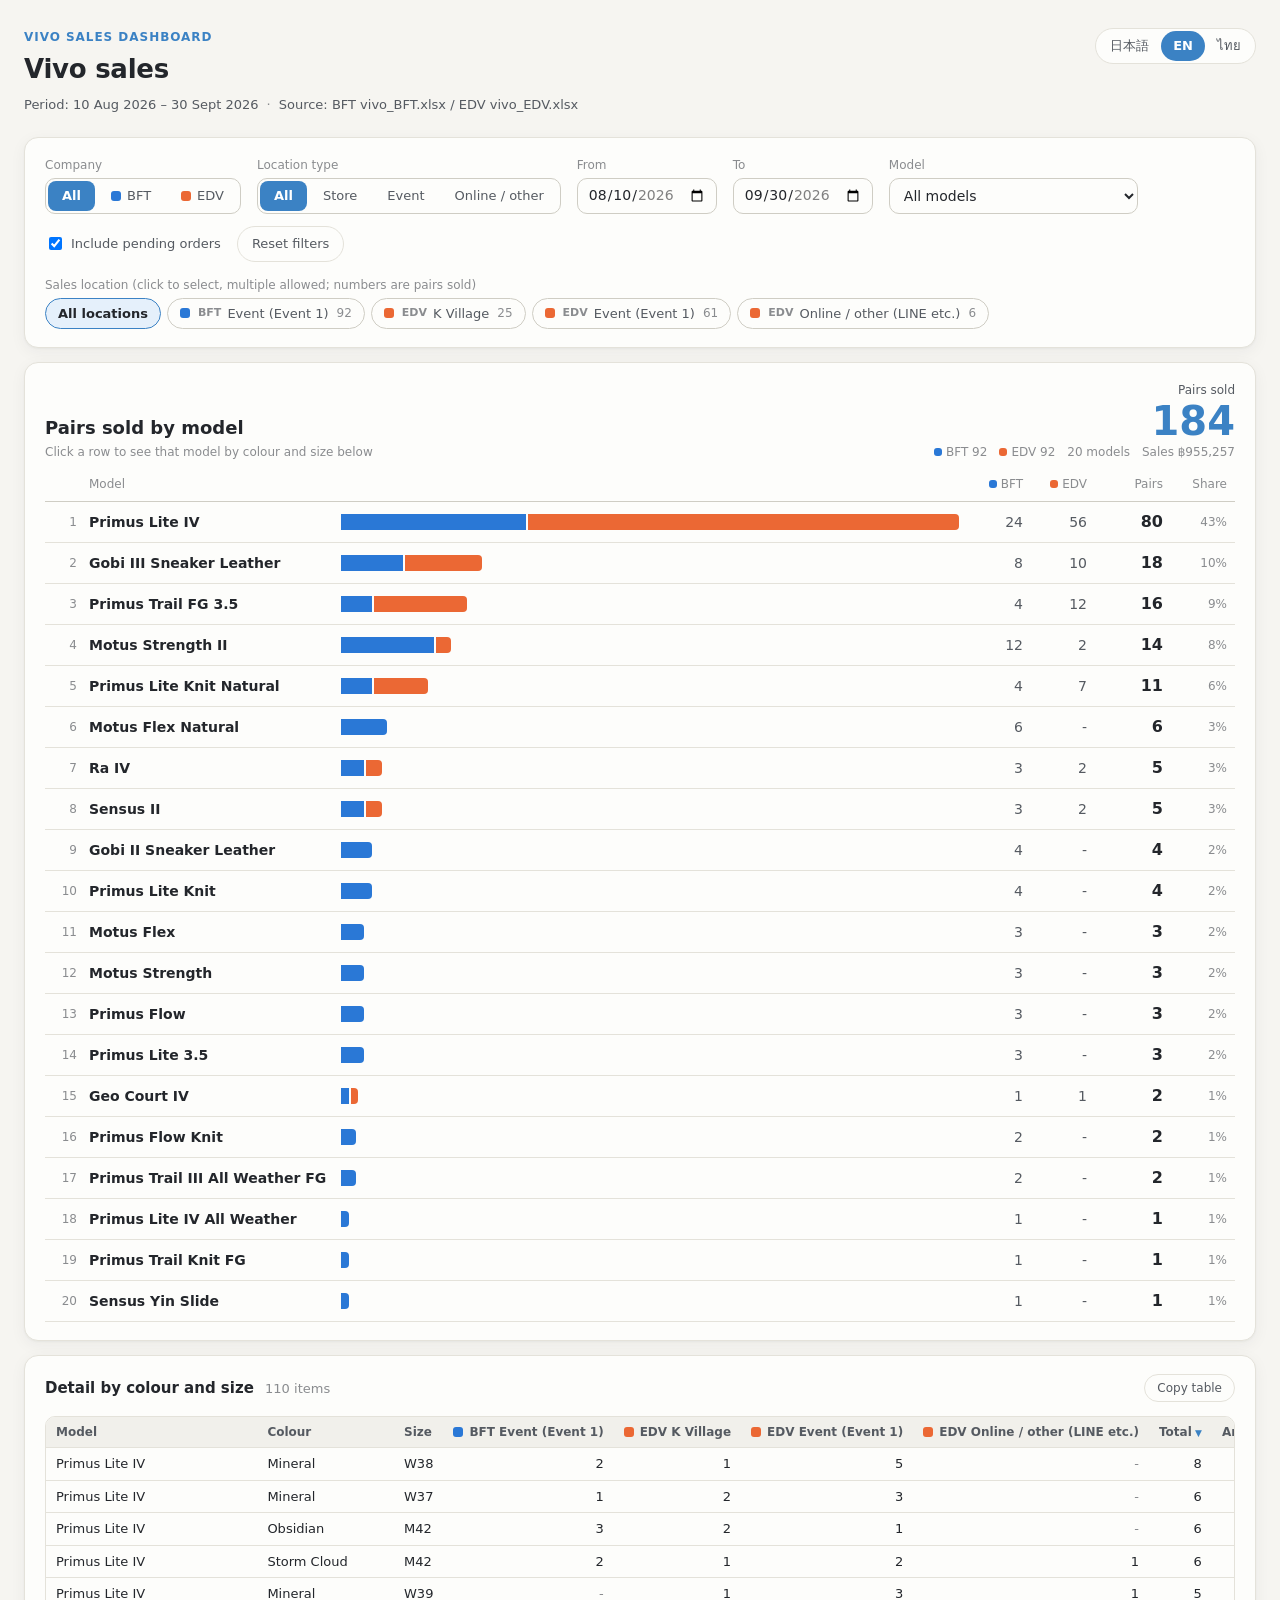
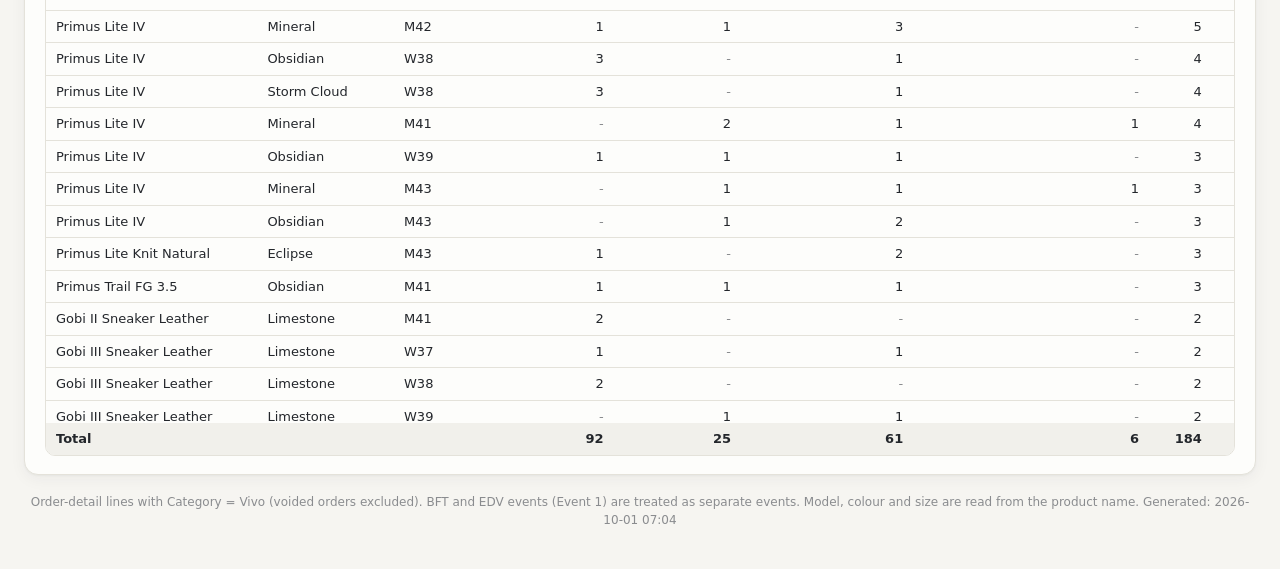
==== commit d8dac092: "Focus the dashboard on pairs sold per model Replace the daily, location, size and colour charts and " ====
--- a/site/index.html
+++ b/site/index.html
@@ -469,7 +469,6 @@
 .sw { display: inline-block; width: 10px; height: 10px; border-radius: 3px; margin-right: 6px; vertical-align: -1px; flex: none; }
 .sw[data-co="BFT"] { background: var(--co-bft); }
 .sw[data-co="EDV"] { background: var(--co-edv); }
-.legend { display: flex; gap: 14px; font-size: 12px; color: var(--ink-2); }
 
 /* フィルター */
 .vf { margin-bottom: 14px; display: flex; flex-direction: column; gap: 14px; }
@@ -499,40 +498,44 @@
 .loc-chip .n { font-size: 12px; color: var(--muted); margin-left: 6px; font-variant-numeric: tabular-nums; font-weight: 400; }
 .loc-chip.all { font-weight: 600; }
 
-.kpi-main .kpi-value { color: var(--accent); }
 .kpi-note .sw { width: 8px; height: 8px; margin-right: 4px; vertical-align: 0; }
 .kpi-note .co-split { margin-right: 12px; white-space: nowrap; }
-
-.vc { margin-bottom: 14px; }
-.vgrid { grid-template-columns: minmax(0, 1fr) minmax(0, 1fr); }
-
-/* 縦棒 (日別・サイズ別)。会社ごとに積み上げ、間に 2px のすき間 */
-.vbars { position: relative; height: 220px; padding: 0 0 22px 34px; }
-.vbars.short { height: 200px; }
-.vbars .grid { position: absolute; left: 34px; right: 0; border-top: 1px solid var(--line); }
-.vbars .grid span { position: absolute; left: -34px; top: -8px; width: 28px; text-align: right; font-size: 11px; color: var(--muted); font-variant-numeric: tabular-nums; }
-.vbars .grid.base { border-top-color: var(--line-strong); }
-.vbars .cols { position: relative; display: flex; align-items: flex-end; height: 100%; gap: 2px; }
-.vbars .col { flex: 1 1 0; min-width: 0; height: 100%; display: flex; flex-direction: column; justify-content: flex-end; align-items: center; gap: 2px; position: relative; cursor: default; }
-.vbars .col:hover { background: var(--surface-2); border-radius: 4px 4px 0 0; }
-.vbars .seg-b { width: 72%; max-width: 30px; }
-.vbars .seg-b[data-co="BFT"] { background: var(--co-bft); }
-.vbars .seg-b[data-co="EDV"] { background: var(--co-edv); }
-.vbars .seg-b.cap { border-radius: 4px 4px 0 0; }
-.vbars .xl { position: absolute; bottom: -20px; font-size: 11px; color: var(--muted); white-space: nowrap; }
-.vbars .vtot { font-size: 11px; color: var(--ink-2); font-variant-numeric: tabular-nums; }
-
-/* 横棒 (会社別に積み上げ) */
-.bar-row.static { cursor: default; }
-.bar-row.static:hover { background: var(--surface-2); }
-.bar-track.stack { display: flex; gap: 2px; }
-.bar-track.stack .bar-fill { border-radius: 0; transition: width .35s ease; }
-.bar-track.stack .bar-fill:last-child { border-radius: 0 4px 4px 0; }
-.bar-fill[data-co="BFT"] { background: var(--co-bft); }
-.bar-fill[data-co="EDV"] { background: var(--co-edv); }
-.bar-row:hover .bar-fill[data-co], .bar-row.active .bar-fill[data-co] { filter: brightness(1.08); }
-.bar-label .co { font-size: 11px; color: var(--muted); font-weight: 600; margin-right: 4px; }
 .empty-note { color: var(--muted); font-size: 13px; padding: 20px 0; text-align: center; }
+
+/* モデル別の販売数量 (主役) */
+.mcard { margin-bottom: 14px; }
+.mcard-head { display: flex; justify-content: space-between; align-items: flex-end; gap: 12px 24px; flex-wrap: wrap; margin-bottom: 14px; }
+.mcard-head h2 { font-size: 18px; font-weight: 700; margin-bottom: 2px; }
+.mtotal { text-align: right; }
+.mtotal-label { font-size: 12px; color: var(--ink-2); }
+.mtotal-value { font-size: 40px; font-weight: 700; line-height: 1.1; color: var(--accent); font-variant-numeric: tabular-nums; }
+.mtotal .kpi-note .co-split:last-child { margin-right: 0; }
+.mlist { display: flex; flex-direction: column; }
+.mrow {
+  display: grid; align-items: center; gap: 4px 12px; width: 100%; text-align: left;
+  grid-template-columns: 24px minmax(150px, 240px) minmax(0, 1fr) repeat(var(--co-cols), 52px) 64px 52px;
+  padding: 8px 8px; border: 0; border-bottom: 1px solid var(--line); background: none; font-size: 14px; cursor: pointer; border-radius: 0;
+}
+.mlist.cols-2 { --co-cols: 2; }
+.mlist.cols-0 { --co-cols: 0; }
+.mlist.cols-0 .mrow { grid-template-columns: 24px minmax(150px, 240px) minmax(0, 1fr) 64px 52px; }
+.mrow:hover { background: var(--surface-2); }
+.mrow:focus-visible { outline: 2px solid var(--accent); outline-offset: -2px; }
+.mrow.active { background: var(--accent-soft); }
+.mrow.mhead { cursor: default; font-size: 12px; color: var(--muted); padding-top: 0; border-bottom-color: var(--line-strong); }
+.mrow.mhead:hover { background: none; }
+.mrank { color: var(--muted); font-size: 12px; text-align: right; font-variant-numeric: tabular-nums; }
+.mname { font-weight: 600; min-width: 0; overflow-wrap: anywhere; }
+.mbar { display: flex; gap: 2px; height: 16px; min-width: 0; }
+.mfill { display: block; height: 100%; min-width: 3px; }
+.mfill:last-child { border-radius: 0 4px 4px 0; }
+.mfill[data-co="BFT"] { background: var(--co-bft); }
+.mfill[data-co="EDV"] { background: var(--co-edv); }
+.mnum { text-align: right; font-variant-numeric: tabular-nums; white-space: nowrap; }
+.mnum .sw { width: 8px; height: 8px; margin-right: 4px; vertical-align: 0; }
+.co-n { color: var(--ink-2); }
+.mqty { font-weight: 700; font-size: 16px; }
+.mshare { color: var(--muted); font-size: 12px; }
 
 /* 明細表 */
 .vtable-wrap { overflow: auto; max-height: 640px; border: 1px solid var(--line); border-radius: 10px; }
@@ -547,20 +550,23 @@
 .vtable tfoot td { font-weight: 700; background: var(--surface-2); border-bottom: 0; position: sticky; bottom: 0; }
 .vtable tbody tr:hover td { background: var(--surface-2); }
 
-@media (max-width: 960px) {
-  .vgrid { grid-template-columns: minmax(0, 1fr); }
-}
-@media (max-width: 560px) {
+@media (max-width: 640px) {
   .vf-row { gap: 10px; }
   .vf-group { width: 100%; }
   .vf-row label.vf-group { width: calc(50% - 5px); }
   .vf-input { min-width: 0; width: 100%; }
   .seg { width: 100%; }
   .seg button { flex: 1 1 auto; justify-content: center; padding: 0 8px; }
-  .vbars { padding-left: 28px; }
-  .vbars .grid { left: 28px; }
-  .vbars .grid span { left: -28px; width: 24px; }
-  .vbars .vtot { display: none; }
+  .mtotal { text-align: left; }
+  .mtotal-value { font-size: 32px; }
+  /* スマホ: 棒はモデル名の下に全幅で表示し、割合列は省く */
+  .mrow, .mlist.cols-0 .mrow { grid-template-columns: 20px minmax(0, 1fr) repeat(var(--co-cols), 40px) 48px; }
+  .mbar { grid-column: 2 / -1; grid-row: 2; height: 10px; }
+  .mrow.mhead .mbar, .mrow.mhead > span:nth-child(3) { display: none; }
+  .mshare { display: none; }
+  .mqty { font-size: 15px; }
+  .mname { font-size: 13px; }
+  .mrow { gap: 4px 8px; padding: 8px 4px; }
 }
 
 </style>
@@ -622,74 +628,24 @@
       </div>
     </section>
 
-    <section class="kpis">
-      <div class="kpi kpi-main">
-        <p class="kpi-label" data-i18n="kpi.qty"></p>
-        <p class="kpi-value" id="kQty">–</p>
-        <p class="kpi-note" id="kQtyNote"></p>
-      </div>
-      <div class="kpi">
-        <p class="kpi-label" data-i18n="kpi.amount"></p>
-        <p class="kpi-value" id="kAmt">–</p>
-        <p class="kpi-note" id="kAmtNote"></p>
-      </div>
-      <div class="kpi">
-        <p class="kpi-label" data-i18n="kpi.orders"></p>
-        <p class="kpi-value" id="kOrders">–</p>
-        <p class="kpi-note" id="kOrdersNote"></p>
-      </div>
-      <div class="kpi">
-        <p class="kpi-label" data-i18n="kpi.avg"></p>
-        <p class="kpi-value" id="kAvg">–</p>
-        <p class="kpi-note" data-i18n="kpi.avgNote"></p>
-      </div>
-    </section>
-
-    <section class="card vc">
-      <div class="card-head">
-        <h2 data-i18n="c.daily"></h2>
-        <div class="legend" aria-hidden="true">
-          <span><i class="sw" data-co="BFT"></i>BFT</span><span><i class="sw" data-co="EDV"></i>EDV</span>
+    <section class="card mcard">
+      <div class="mcard-head">
+        <div>
+          <h2 data-i18n="m.title"></h2>
+          <p class="hint" data-i18n="m.hint"></p>
+        </div>
+        <div class="mtotal">
+          <p class="mtotal-label" data-i18n="kpi.qty"></p>
+          <p class="mtotal-value" id="kQty">–</p>
+          <p class="kpi-note" id="kQtyNote"></p>
         </div>
       </div>
-      <div id="dailyChart" class="vbars"></div>
-    </section>
-
-    <section class="charts vgrid">
-      <div class="card">
-        <div class="card-head">
-          <h2 data-i18n="c.loc"></h2>
-          <p class="hint" data-i18n="c.locHint"></p>
-        </div>
-        <div id="locChart" class="bars"></div>
-      </div>
-      <div class="card">
-        <div class="card-head">
-          <h2 data-i18n="c.model"></h2>
-          <p class="hint" data-i18n="c.modelHint"></p>
-        </div>
-        <div id="modelChart" class="bars compact"></div>
-      </div>
-      <div class="card">
-        <div class="card-head">
-          <h2 data-i18n="c.size"></h2>
-          <div class="legend" aria-hidden="true">
-            <span><i class="sw" data-co="BFT"></i>BFT</span><span><i class="sw" data-co="EDV"></i>EDV</span>
-          </div>
-        </div>
-        <div id="sizeChart" class="vbars short"></div>
-      </div>
-      <div class="card">
-        <div class="card-head">
-          <h2 data-i18n="c.color"></h2>
-        </div>
-        <div id="colorChart" class="bars compact"></div>
-      </div>
+      <div id="modelList" class="mlist"></div>
     </section>
 
     <section class="card">
       <div class="card-head">
-        <h2><span data-i18n="t.title"></span> <span class="count" id="tCount"></span></h2>
+        <h2><span data-i18n="t.title"></span><span id="tTitleModel"></span> <span class="count" id="tCount"></span></h2>
         <div class="head-actions">
           <button id="copyTable" class="ghost small" type="button" data-i18n="copy"></button>
         </div>
@@ -705,7 +661,6 @@
 
     <footer class="foot" id="foot"></footer>
   </div>
-  <div id="tip" class="tip" role="tooltip" hidden></div>
 <script>window.VIVO_DATA = {"generated":"2026-10-01T07:04:11","sources":{"BFT":"vivo_BFT.xlsx","EDV":"vivo_EDV.xlsx"},"from":"2026-08-10","to":"2026-09-30","locations":[{"id":"BFT:Event 1","company":"BFT","type":"event","wh":"Event 1","name":"Event 1"},{"id":"EDV:Kvillage","company":"EDV","type":"store","wh":"Kvillage","name":"K Village"},{"id":"EDV:Event 1","company":"EDV","type":"event","wh":"Event 1","name":"Event 1"},{"id":"EDV:","company":"EDV","type":"online","wh":"","name":""}],"fields":["date","loc","order","model","color","size","qty","amount","status"],"lines":[["2026-08-10","EDV:Kvillage","R# RC-125-202608064","Primus Lite Knit Natural","Eclipse","M44",1,5491.0,""],["2026-08-13","EDV:Kvillage","R# RC-125-202608076","Primus Lite IV","Mineral","M43",1,4947.0,""],["2026-08-17","EDV:","TX202608089","Primus Lite IV","Mineral","W36",1,5100.0,"pending"],["2026-08-19","EDV:Kvillage","R# RC-125-202608106","Primus Lite IV","Mineral","W37",1,4947.0,""],["2026-08-20","EDV:Kvillage","R# RC-125-202608118","Primus Lite Knit Natural","Eclipse","M45",1,5606.6,""],["2026-08-21","EDV:","TX202608103","Primus Lite IV","Mineral","W39",1,5100.0,"pending"],["2026-08-21","EDV:Kvillage","R# RC-125-202608122","Primus Lite IV","Obsidian","M44",1,4947.0,""],["2026-08-22","EDV:Kvillage","R# RC-125-202608129","Gobi III Sneaker Leather","Limestone","W39",1,5690.5,""],["2026-08-22","EDV:Kvillage","R# RC-125-202608129","Primus Lite IV","Mineral","W39",1,4845.0,""],["2026-08-22","EDV:Kvillage","R# RC-125-202608134","Primus Lite IV","Obsidian","W36",1,4845.0,""],["2026-08-23","EDV:Kvillage","R# RC-125-202608146","Primus Lite IV","Obsidian","M42",1,4947.0,""],["2026-08-24","EDV:Kvillage","R# RC-125-202608151","Primus Lite IV","Mineral","W37",1,4845.0,""],["2026-08-28","EDV:Kvillage","R# RC-125-202608180","Primus Lite IV","Obsidian","M41",1,4845.0,""],["2026-08-29","EDV:Kvillage","R# RC-125-202608189","Primus Lite IV","Storm Cloud","M42",1,4947.0,""],["2026-08-31","EDV:Kvillage","R# RC-125-202608200","Primus Lite IV","Obsidian","M43",1,4947.0,""],["2026-08-31","EDV:Kvillage","R# RC-125-202608203","Primus Lite IV","Mineral","W38",1,4947.0,""],["2026-08-31","EDV:Kvillage","R# RC-125-202608204","Primus Lite IV","Mineral","M42",1,4947.0,""],["2026-09-01","EDV:Kvillage","R# RC-125-202609007","Primus Lite IV","Mineral","M41",1,4947.0,""],["2026-09-02","EDV:Kvillage","R# RC-125-202609014","Primus Lite IV","Mineral","M41",1,4845.0,""],["2026-09-02","EDV:Kvillage","R# RC-125-202609014","Primus Lite IV","Obsidian","M41",1,4845.0,""],["2026-09-04","EDV:Kvillage","R# RC-125-202609022","Primus Lite IV","Mineral","M45",1,4947.0,""],["2026-09-05","EDV:Kvillage","R# RC-125-202609026","Ra IV","Obsidian","M42",1,5276.8,""],["2026-09-05","EDV:Kvillage","R# RC-125-202609027","Primus Trail FG 3.5","Obsidian","M41",1,6159.5,""],["2026-09-06","EDV:Kvillage","R# RC-125-202609036","Primus Lite IV","Obsidian","M42",1,4947.0,""],["2026-09-06","EDV:Kvillage","R# RC-125-202609037","Ra IV","Obsidian","M40",1,5276.8,""],["2026-09-06","EDV:Kvillage","R# RC-125-202609038","Primus Lite IV","Obsidian","W40",1,4947.0,""],["2026-09-06","EDV:Kvillage","R# RC-125-202609041","Primus Lite IV","Obsidian","W39",1,4947.0,""],["2026-09-07","EDV:Event 1","R# TX-145-202609004","Primus Trail FG 3.5","Obsidian","M41",1,5715.0,""],["2026-09-07","EDV:Event 1","R# TX-145-202609005","Primus Lite IV","Mineral","W39",1,4590.0,""],["2026-09-09","EDV:Event 1","R# TX-145-202609010","Geo Court IV","Bright White","W39",1,5508.0,""],["2026-09-09","EDV:Event 1","R# TX-145-202609010","Primus Lite IV","Obsidian","W39",1,4590.0,""],["2026-09-09","EDV:Event 1","R# TX-145-202609010","Primus Lite IV","Storm Cloud","W39",1,4590.0,""],["2026-09-09","EDV:Event 1","R# TX-145-202609011","Primus Lite Knit Natural","Eclipse","W37",1,5202.0,""],["2026-09-09","EDV:Event 1","R# TX-145-202609012","Primus Lite IV","Obsidian","W38",1,4590.0,""],["2026-09-09","EDV:Event 1","R# TX-145-202609012","Primus Lite IV","Storm Cloud","M44",1,4590.0,""],["2026-09-09","EDV:Event 1","R# TX-145-202609012","Primus Lite IV","Storm Cloud","W38",1,4590.0,""],["2026-09-09","EDV:Event 1","R# TX-145-202609013","Primus Lite IV","Mineral","M44",1,4590.0,""],["2026-09-10","EDV:","TIV-202609005","Primus Lite IV","Storm Cloud","M42",1,3060.0,"pending"],["2026-09-10","EDV:Event 1","R# TX-145-202609014","Primus Lite IV","Obsidian","M43",1,4590.0,""],["2026-09-10","EDV:Event 1","R# TX-145-202609019","Primus Lite IV","Mineral","W39",1,4590.0,""],["2026-09-10","EDV:Event 1","R# TX-145-202609022","Primus Lite IV","Mineral","W40",1,4590.0,""],["2026-09-10","EDV:Event 1","R# TX-145-202609023","Primus Lite IV","Mineral","W39",1,4590.0,""],["2026-09-11","EDV:Event 1","R# TX-145-202609024","Primus Lite IV","Mineral","M40",1,4590.0,""],["2026-09-11","EDV:Event 1","R# TX-145-202609025","Primus Lite IV","Mineral","W37",1,4590.0,""],["2026-09-12","EDV:Event 1","R# TX-145-202609029","Gobi III Sneaker Leather","Obsidian","W37",1,5391.0,""],["2026-09-12","EDV:Event 1","R# TX-145-202609030","Primus Lite IV","Mineral","M41",1,4590.0,""],["2026-09-12","EDV:Event 1","R# TX-145-202609031","Primus Lite Knit Natural","Eclipse","M43",1,5202.0,""],["2026-09-12","EDV:Event 1","R# TX-145-202609032","Primus Lite IV","Mineral","W37",1,4590.0,""],["2026-09-12","EDV:Event 1","R# TX-145-202609033","Gobi III Sneaker Leather","Limestone","M41",1,5391.0,""],["2026-09-13","EDV:Event 1","R# TX-145-202609036","Gobi III Sneaker Leather","Limestone","M43",1,5391.0,""],["2026-09-13","EDV:Event 1","R# TX-145-202609036","Primus Lite IV","Mineral","W38",1,4590.0,""],["2026-09-13","EDV:Event 1","R# TX-145-202609037","Primus Lite IV","Mineral","M44",1,4590.0,""],["2026-09-13","EDV:Event 1","R# TX-145-202609039","Primus Lite IV","Obsidian","W40",1,4590.0,""],["2026-09-13","EDV:Event 1","R# TX-145-202609040","Primus Lite IV","Mineral","W38",1,4590.0,""],["2026-09-13","EDV:Event 1","R# TX-145-202609043","Sensus II","Tan","M44",1,5508.0,""],["2026-09-13","EDV:Event 1","R# TX-145-202609044","Primus Lite IV","Mineral","M42",1,4590.0,""],["2026-09-14","EDV:Event 1","R# TX-145-202609046","Primus Lite IV","Mineral","M42",1,4590.0,""],["2026-09-14","EDV:Event 1","R# TX-145-202609048","Gobi III Sneaker Leather","Obsidian","W38",1,5391.0,""],["2026-09-15","BFT:Event 1","RC-12-202609048","Primus Lite IV","Storm Cloud","W37",1,4590.0,""],["2026-09-15","BFT:Event 1","RC-12-202609052","Gobi II Sneaker Leather","Limestone","W36",1,4792.0,""],["2026-09-15","BFT:Event 1","RC-12-202609052","Primus Trail FG 3.5","Obsidian","W36",1,5715.0,""],["2026-09-15","BFT:Event 1","RC-12-202609052","Primus Trail FG 3.5","Silver Birch","W36",1,5715.0,""],["2026-09-15","BFT:Event 1","RC-12-202609053","Primus Trail FG 3.5","Obsidian","M41",1,5715.0,""],["2026-09-15","BFT:Event 1","RC-12-202609056","Sensus Yin Slide","Obsidian","W39",1,4437.0,""],["2026-09-15","BFT:Event 1","RC-12-202609057","Primus Lite IV","Obsidian","M42",1,4590.0,""],["2026-09-15","BFT:Event 1","RC-12-202609059","Gobi III Sneaker Leather","Limestone","M42",1,5391.0,""],["2026-09-15","EDV:","TIV-202609004","Motus Strength II","Eclipse","M41",1,4488.0,"pending"],["2026-09-15","EDV:Event 1","R# TX-145-202609049","Gobi III Sneaker Leather","Limestone","M42",1,5391.0,""],["2026-09-15","EDV:Event 1","R# TX-145-202609049","Primus Trail FG 3.5","Obsidian","M43",1,5715.0,""],["2026-09-16","BFT:Event 1","RC-12-202609060","Gobi III Sneaker Leather","Limestone","W38",1,5391.0,""],["2026-09-16","BFT:Event 1","RC-12-202609061","Primus Lite IV","Mineral","W37",1,4590.0,""],["2026-09-16","BFT:Event 1","RC-12-202609066","Primus Lite IV","Storm Cloud","W38",1,4590.0,""],["2026-09-16","BFT:Event 1","RC-12-202609068","Ra IV","Obsidian","M43",1,4896.0,""],["2026-09-16","BFT:Event 1","RC-12-202609068","Sensus II","Tan","M43",1,5508.0,""],["2026-09-16","EDV:Event 1","R# TX-145-202609051","Primus Lite Knit Natural","Eclipse","M41",1,5202.0,""],["2026-09-16","EDV:Event 1","R# TX-145-202609052","Primus Lite IV","Obsidian","M42",1,4590.0,""],["2026-09-16","EDV:Event 1","R# TX-145-202609053","Primus Lite IV","Mineral","M42",1,4590.0,""],["2026-09-17","BFT:Event 1","RC-12-202609074","Primus Lite IV","Storm Cloud","W36",1,4590.0,""],["2026-09-17","BFT:Event 1","RC-12-202609077","Primus Lite IV","Mineral","W38",1,4590.0,""],["2026-09-17","BFT:Event 1","RC-12-202609078","Gobi III Sneaker Leather","Limestone","W38",1,5391.0,""],["2026-09-17","BFT:Event 1","RC-12-202609079","Primus Lite 3.5","Mineral","W35",1,4080.0,""],["2026-09-17","BFT:Event 1","RC-12-202609080","Primus Lite IV","Obsidian","W37",1,4590.0,""],["2026-09-17","BFT:Event 1","RC-12-202609080","Primus Lite IV","Storm Cloud","W37",1,4590.0,""],["2026-09-17","BFT:Event 1","RC-12-202609080","Primus Lite IV","Storm Cloud","W39",1,4590.0,""],["2026-09-17","BFT:Event 1","RC-12-202609087","Motus Strength","Obsidian/Grey","M40",1,5712.0,""],["2026-09-17","BFT:Event 1","RC-12-202609089","Motus Strength II","Storm Cloud","W38",1,6732.0,""],["2026-09-17","BFT:Event 1","RC-12-202609091","Motus Strength II","Skyway","M43",1,6732.0,""],["2026-09-17","EDV:Event 1","R# TX-145-202609057","Sensus II","Tan","M41",1,5508.0,""],["2026-09-18","BFT:Event 1","RC-12-202609092","Primus Lite IV","Obsidian","W38",1,4590.0,""],["2026-09-18","BFT:Event 1","RC-12-202609094","Primus Trail FG 3.5","Obsidian","M44",1,5715.0,""],["2026-09-18","BFT:Event 1","RC-12-202609098","Primus Lite IV","Mineral","W38",1,4590.0,""],["2026-09-18","BFT:Event 1","RC-12-202609099","Gobi III Sneaker Leather","Triple Obsidian","M42",1,5391.0,""],["2026-09-18","BFT:Event 1","RC-12-202609102","Primus Flow","Coconut","M45",1,5304.0,""],["2026-09-18","EDV:Event 1","R# TX-145-202609059","Primus Lite IV","Obsidian","M43",1,4590.0,""],["2026-09-19","BFT:Event 1","RB-202609004","Ra IV","Obsidian","M43",1,4896.0,""],["2026-09-19","BFT:Event 1","RB-202609005","Primus Lite IV","Storm Cloud","M41",1,4590.0,""],["2026-09-19","BFT:Event 1","RC-12-202609104","Motus Flex Natural","Sand","W37",1,6120.0,""],["2026-09-19","BFT:Event 1","RC-12-202609105","Motus Flex Natural","Sand","W37",1,6120.0,""],["2026-09-19","BFT:Event 1","RC-12-202609111","Primus Lite IV All Weather","Obsidian","W35",1,5508.0,""],["2026-09-19","BFT:Event 1","RC-12-202609116","Primus Trail Knit FG","Obsidian","W36",1,5661.0,""],["2026-09-19","EDV:","TIV-202609003","Primus Lite IV","Mineral","M41",1,5100.0,"pending"],["2026-09-19","EDV:Event 1","R# TX-145-202609063","Gobi III Sneaker Leather","Limestone","W37",1,5391.0,""],["2026-09-19","EDV:Event 1","R# TX-145-202609063","Primus Trail FG 3.5","Insignia Blue","W37",1,6350.0,""],["2026-09-19","EDV:Event 1","R# TX-145-202609064","Gobi III Sneaker Leather","Limestone","W36",1,5391.0,""],["2026-09-19","EDV:Event 1","R# TX-145-202609066","Primus Trail FG 3.5","Obsidian","W38",1,5715.0,""],["2026-09-19","EDV:Event 1","R# TX-145-202609067","Primus Trail FG 3.5","Obsidian","M42",1,5715.0,""],["2026-09-19","EDV:Event 1","R# TX-145-202609068","Primus Lite IV","Mineral","W38",1,4590.0,""],["2026-09-19","EDV:Event 1","R# TX-145-202609069","Motus Strength II","Storm Cloud","M42",1,6732.0,""],["2026-09-19","EDV:Event 1","R# TX-145-202609070","Primus Trail FG 3.5","Mineral","M45",1,5715.0,""],["2026-09-19","EDV:Event 1","R# TX-145-202609073","Gobi III Sneaker Leather","Limestone","M44",1,5391.0,""],["2026-09-19","EDV:Event 1","R# TX-145-202609073","Primus Lite IV","Storm Cloud","M44",1,4590.0,""],["2026-09-20","BFT:Event 1","RC-12-202609120","Primus Lite IV","Obsidian","W39",1,4590.0,""],["2026-09-20","BFT:Event 1","RC-12-202609121","Primus Lite IV","Storm Cloud","M43",1,4590.0,""],["2026-09-20","BFT:Event 1","RC-12-202609122","Motus Strength II","Eclipse","M43",1,6732.0,""],["2026-09-20","BFT:Event 1","RC-12-202609122","Primus Lite Knit Natural","Eclipse","M43",1,5202.0,""],["2026-09-20","BFT:Event 1","RC-12-202609123","Primus Flow Knit","Chocolate Truffle","M43",1,5202.0,""],["2026-09-20","BFT:Event 1","RC-12-202609128","Motus Strength","Dusty Rose","W39",1,5712.0,""],["2026-09-20","BFT:Event 1","RC-12-202609132","Gobi III Sneaker Leather","Limestone","M43",1,5391.0,""],["2026-09-20","BFT:Event 1","RC-12-202609138","Primus Lite IV","Storm Cloud","W38",1,4590.0,""],["2026-09-20","BFT:Event 1","RC-12-202609138","Primus Trail III All Weather FG","Obsidian","W38",1,5724.0,""],["2026-09-20","BFT:Event 1","RC-12-202609138","Ra IV","Obsidian","M42",1,4896.0,""],["2026-09-20","EDV:Event 1","R# TX-145-202609074","Primus Trail FG 3.5","Obsidian","W39",1,5715.0,""],["2026-09-20","EDV:Event 1","R# TX-145-202609075","Primus Trail FG 3.5","Obsidian","M40",1,5715.0,""],["2026-09-20","EDV:Event 1","R# TX-145-202609076","Primus Lite IV","Mineral","M43",1,4590.0,""],["2026-09-21","BFT:Event 1","RC-12-202609139","Primus Lite Knit Natural","Eclipse","W38",1,5202.0,""],["2026-09-21","BFT:Event 1","RC-12-202609141","Primus Lite IV","Obsidian","M42",1,4590.0,""],["2026-09-21","BFT:Event 1","RC-12-202609142","Primus Lite IV","Storm Cloud","M41",1,4590.0,""],["2026-09-21","BFT:Event 1","RC-12-202609146","Primus Lite Knit Natural","Eclipse","W38",1,5202.0,""],["2026-09-21","BFT:Event 1","RC-12-202609147","Motus Strength II","Eclipse","W38",1,6732.0,""],["2026-09-21","EDV:Event 1","R# TX-145-202609082","Primus Lite IV","Mineral","W37",1,4590.0,""],["2026-09-22","BFT:Event 1","RC-12-202609151","Primus Trail III All Weather FG","Obsidian","M45",1,5724.0,""],["2026-09-22","BFT:Event 1","RC-12-202609152","Primus Lite IV","Storm Cloud","M42",1,4590.0,""],["2026-09-22","BFT:Event 1","RC-12-202609155","Motus Strength II","Skyway","M41",1,6732.0,""],["2026-09-22","BFT:Event 1","RC-12-202609157","Primus Lite IV","Storm Cloud","W38",1,4590.0,""],["2026-09-22","BFT:Event 1","RC-12-202609159","Gobi III Sneaker Leather","Limestone","W37",1,5391.0,""],["2026-09-22","BFT:Event 1","RC-12-202609161","Primus Lite 3.5","Midnight","W36",1,4080.0,""],["2026-09-22","EDV:Event 1","R# TX-145-202609084","Primus Lite Knit Natural","Eclipse","M43",1,5202.0,""],["2026-09-23","BFT:Event 1","RC-12-202609165","Motus Flex","Obsidian","W36",1,6120.0,""],["2026-09-23","EDV:Event 1","R# TX-145-202609086","Primus Lite IV","Storm Cloud","M42",1,4590.0,""],["2026-09-24","BFT:Event 1","RC-12-202609167","Gobi II Sneaker Leather","Limestone","M45",1,4792.0,""],["2026-09-24","BFT:Event 1","RC-12-202609171","Motus Flex Natural","Sand","W38",1,6120.0,""],["2026-09-24","BFT:Event 1","RC-12-202609172","Gobi III Sneaker Leather","Triple Obsidian","M44",1,5391.0,""],["2026-09-24","BFT:Event 1","RC-12-202609173","Motus Strength II","Eclipse","M43",1,6732.0,""],["2026-09-24","BFT:Event 1","RC-12-202609175","Primus Lite IV","Storm Cloud","M42",1,4590.0,""],["2026-09-24","BFT:Event 1","RC-12-202609176","Motus Strength","Bright White/Grey","W40",1,5712.0,""],["2026-09-25","BFT:Event 1","RC-12-202609179","Motus Strength II","Eclipse","M46",1,6732.0,""],["2026-09-25","BFT:Event 1","RC-12-202609180","Motus Flex Natural","Sand","W38",1,6120.0,""],["2026-09-25","BFT:Event 1","RC-12-202609181","Primus Lite IV","Obsidian","W38",1,4590.0,""],["2026-09-25","BFT:Event 1","RC-12-202609183","Primus Lite Knit Natural","Eclipse","M42",1,5202.0,""],["2026-09-25","BFT:Event 1","RC-12-202609185","Motus Flex","Spacedye","W35",1,6120.0,""],["2026-09-25","BFT:Event 1","RC-12-202609193","Gobi II Sneaker Leather","Limestone","M41",1,4792.0,""],["2026-09-26","BFT:Event 1","RC-12-202609197","Motus Strength II","Storm Cloud","M44",1,6732.0,""],["2026-09-26","BFT:Event 1","RC-12-202609197","Primus Flow Knit","Chocolate Truffle","M44",1,5202.0,""],["2026-09-26","BFT:Event 1","RC-12-202609198","Primus Lite IV","Obsidian","M42",1,4590.0,""],["2026-09-26","BFT:Event 1","RC-12-202609200","Primus Flow","Dark Shadow","W39",1,5304.0,""],["2026-09-26","BFT:Event 1","RC-12-202609206","Primus Lite Knit","Bright White","M41",1,5202.0,""],["2026-09-26","BFT:Event 1","RC-12-202609207","Motus Flex Natural","Sand","W36",1,6120.0,""],["2026-09-26","EDV:Event 1","R# TX-145-202609088","Primus Trail FG 3.5","Obsidian","M45",1,5715.0,""],["2026-09-26","EDV:Event 1","R# TX-145-202609089","Primus Lite IV","Mineral","W38",1,4590.0,""],["2026-09-26","EDV:Event 1","R# TX-145-202609089","Primus Lite Knit Natural","Eclipse","M44",1,5202.0,""],["2026-09-26","EDV:Event 1","R# TX-145-202609094","Primus Lite IV","Mineral","W38",1,4590.0,""],["2026-09-26","EDV:Event 1","R# TX-145-202609096","Gobi III Sneaker Leather","Limestone","W39",1,5391.0,""],["2026-09-27","BFT:Event 1","RC-12-202609216","Motus Flex","Obsidian","W37",1,6120.0,""],["2026-09-27","BFT:Event 1","RC-12-202609219","Primus Flow","Dark Shadow","M40",1,5304.0,""],["2026-09-27","BFT:Event 1","RC-12-202609228","Motus Strength II","Storm Cloud","M43",1,6732.0,""],["2026-09-27","EDV:","TIV-202609006","Primus Lite IV","Mineral","M43",1,5100.0,"pending"],["2026-09-28","BFT:Event 1","RC-12-202609240","Gobi II Sneaker Leather","Limestone","M41",1,4792.0,""],["2026-09-28","BFT:Event 1","RC-12-202609240","Primus Lite Knit","Bright White","M41",1,5202.0,""],["2026-09-28","BFT:Event 1","RC-12-202609240","Sensus II","Tan","M41",1,5508.0,""],["2026-09-28","BFT:Event 1","RC-12-202609246","Primus Lite 3.5","Mineral","W36",1,4080.0,""],["2026-09-28","EDV:Event 1","R# TX-145-202609098","Primus Lite IV","Storm Cloud","M42",1,4590.0,""],["2026-09-28","EDV:Event 1","R# TX-145-202609100","Primus Trail FG 3.5","Mineral","M44",1,5715.0,""],["2026-09-29","BFT:Event 1","RC-12-202609247","Primus Lite IV","Obsidian","W38",1,4590.0,""],["2026-09-29","BFT:Event 1","RC-12-202609250","Sensus II","Tan","M44",1,5508.0,""],["2026-09-29","BFT:Event 1","RC-12-202609252","Motus Strength II","Skyway","M43",1,6732.0,""],["2026-09-29","BFT:Event 1","RC-12-202609253","Primus Lite IV","Mineral","M42",1,4590.0,""],["2026-09-29","BFT:Event 1","RC-12-202609256","Geo Court IV","Bright White","M43",1,5508.0,""],["2026-09-29","BFT:Event 1","RC-12-202609259","Motus Strength II","Storm Cloud","M44",1,6732.0,""],["2026-09-29","EDV:Event 1","R# TX-145-202609104","Primus Trail FG 3.5","Insignia Blue","W38",1,5715.0,""],["2026-09-30","BFT:Event 1","RC-12-202609262","Primus Lite Knit","Midnight","M40",1,5202.0,""],["2026-09-30","BFT:Event 1","RC-12-202609265","Gobi III Sneaker Leather","Obsidian","W39",1,5391.0,""],["2026-09-30","BFT:Event 1","RC-12-202609270","Primus Lite Knit","Midnight","M42",1,5202.0,""],["2026-09-30","BFT:Event 1","RC-12-202609271","Motus Strength II","Eclipse","M42",1,6732.0,""],["2026-09-30","BFT:Event 1","RC-12-202609272","Motus Flex Natural","Sand","W40",1,6120.0,""]]};</script>
 <script>
 /* Vivo 販売ダッシュボード。データは vivo.json (scripts/vivo_sales.py で受注明細から作成) */
@@ -744,20 +699,13 @@
       "loc.event": "イベント ({w})",
       "loc.online": "オンライン・その他 (LINE 等)",
       "kpi.qty": "販売数量（足）",
-      "kpi.amount": "売上金額",
-      "kpi.amountNote": "明細の金額合計（税込・明細値引き後）",
-      "kpi.orders": "注文数",
-      "kpi.ordersNote": "{n} か所の販売場所",
-      "kpi.avg": "平均販売単価",
-      "kpi.avgNote": "売上金額 ÷ 販売数量",
-      "c.daily": "日別の販売数量",
-      "c.loc": "販売場所別",
-      "c.locHint": "クリックでその場所に絞り込み",
-      "c.model": "モデル別",
-      "c.modelHint": "クリックでそのモデルに絞り込み",
-      "c.size": "サイズ別",
-      "c.color": "カラー別",
-      "t.title": "商品別の販売数量",
+      "m.title": "モデル別の販売数量",
+      "m.hint": "行をクリックすると、そのモデルのカラー・サイズ別の明細を下に表示",
+      "m.pairs": "足数",
+      "m.share": "構成比",
+      "m.models": "{n} モデル",
+      "m.amount": "売上 ฿{a}",
+      "t.title": "カラー・サイズ別の明細",
       "t.items": "{n} 品目",
       "t.model": "モデル", "t.color": "カラー", "t.size": "サイズ", "t.total": "合計", "t.amount": "金額 (฿)",
       "t.sum": "合計",
@@ -766,8 +714,6 @@
       copied: "コピーしました",
       empty: "条件に合う販売がありません",
       pairs: "{n} 足",
-      "tip.qty": "販売数量",
-      "tip.amt": "金額",
       period: "期間: {f} 〜 {t}",
       src: "元データ: BFT {b} / EDV {e}",
       foot: "受注明細の Category が Vivo の行を集計（取消 Voided は除外）。BFT と EDV のイベント（Event 1）は別のイベントとして扱います。モデル・カラー・サイズは商品名から判定しています。データ作成: {d}",
@@ -799,20 +745,13 @@
       "loc.event": "Event ({w})",
       "loc.online": "Online / other (LINE etc.)",
       "kpi.qty": "Pairs sold",
-      "kpi.amount": "Sales amount",
-      "kpi.amountNote": "Sum of line amounts (incl. VAT, after line discounts)",
-      "kpi.orders": "Orders",
-      "kpi.ordersNote": "{n} sales locations",
-      "kpi.avg": "Average price",
-      "kpi.avgNote": "Sales amount ÷ pairs sold",
-      "c.daily": "Pairs sold by day",
-      "c.loc": "By sales location",
-      "c.locHint": "Click to filter to that location",
-      "c.model": "By model",
-      "c.modelHint": "Click to filter to that model",
-      "c.size": "By size",
-      "c.color": "By colour",
-      "t.title": "Pairs sold by item",
+      "m.title": "Pairs sold by model",
+      "m.hint": "Click a row to see that model by colour and size below",
+      "m.pairs": "Pairs",
+      "m.share": "Share",
+      "m.models": "{n} models",
+      "m.amount": "Sales ฿{a}",
+      "t.title": "Detail by colour and size",
       "t.items": "{n} items",
       "t.model": "Model", "t.color": "Colour", "t.size": "Size", "t.total": "Total", "t.amount": "Amount (฿)",
       "t.sum": "Total",
@@ -821,8 +760,6 @@
       copied: "Copied",
       empty: "No sales match the filters",
       pairs: "{n} pairs",
-      "tip.qty": "Pairs",
-      "tip.amt": "Amount",
       period: "Period: {f} – {t}",
       src: "Source: BFT {b} / EDV {e}",
       foot: "Order-detail lines with Category = Vivo (voided orders excluded). BFT and EDV events (Event 1) are treated as separate events. Model, colour and size are read from the product name. Generated: {d}",
@@ -854,20 +791,13 @@
       "loc.event": "อีเวนต์ ({w})",
       "loc.online": "ออนไลน์ / อื่นๆ (LINE ฯลฯ)",
       "kpi.qty": "จำนวนที่ขาย (คู่)",
-      "kpi.amount": "ยอดขาย",
-      "kpi.amountNote": "ผลรวมยอดรายการ (รวม VAT หลังส่วนลดรายการ)",
-      "kpi.orders": "จำนวนคำสั่งซื้อ",
-      "kpi.ordersNote": "{n} จุดขาย",
-      "kpi.avg": "ราคาขายเฉลี่ย",
-      "kpi.avgNote": "ยอดขาย ÷ จำนวนคู่",
-      "c.daily": "จำนวนที่ขายรายวัน",
-      "c.loc": "ตามจุดขาย",
-      "c.locHint": "คลิกเพื่อกรองเฉพาะจุดขายนั้น",
-      "c.model": "ตามรุ่น",
-      "c.modelHint": "คลิกเพื่อกรองเฉพาะรุ่นนั้น",
-      "c.size": "ตามไซซ์",
-      "c.color": "ตามสี",
-      "t.title": "จำนวนที่ขายตามสินค้า",
+      "m.title": "จำนวนที่ขายตามรุ่น",
+      "m.hint": "คลิกที่แถวเพื่อดูรายละเอียดสีและไซซ์ของรุ่นนั้นด้านล่าง",
+      "m.pairs": "คู่",
+      "m.share": "สัดส่วน",
+      "m.models": "{n} รุ่น",
+      "m.amount": "ยอดขาย ฿{a}",
+      "t.title": "รายละเอียดตามสีและไซซ์",
       "t.items": "{n} รายการ",
       "t.model": "รุ่น", "t.color": "สี", "t.size": "ไซซ์", "t.total": "รวม", "t.amount": "ยอดเงิน (฿)",
       "t.sum": "รวม",
@@ -876,8 +806,6 @@
       copied: "คัดลอกแล้ว",
       empty: "ไม่มียอดขายที่ตรงกับเงื่อนไข",
       pairs: "{n} คู่",
-      "tip.qty": "จำนวน",
-      "tip.amt": "ยอดเงิน",
       period: "ช่วงเวลา: {f} – {t}",
       src: "ข้อมูล: BFT {b} / EDV {e}",
       foot: "รวมรายการที่ Category = Vivo จากรายละเอียดคำสั่งซื้อ (ไม่รวมรายการที่ยกเลิก Voided) อีเวนต์ของ BFT และ EDV (Event 1) นับเป็นคนละอีเวนต์ รุ่น สี และไซซ์อ่านจากชื่อสินค้า สร้างข้อมูล: {d}",
@@ -998,78 +926,38 @@
         `<i class="sw" data-co="${l.company}"></i>${locLabelHtml(l)}<span class="n">${fmt(qty[l.id] || 0)}</span></button>`).join("");
   }
 
-  /* ---------- ツールチップ ---------- */
-  const tip = $("tip");
-  function showTip(e, html) {
-    tip.innerHTML = html; tip.hidden = false;
-    const r = tip.getBoundingClientRect();
-    let x = e.clientX + 14, y = e.clientY + 14;
-    if (x + r.width > innerWidth - 8) x = e.clientX - r.width - 14;
-    if (y + r.height > innerHeight - 8) y = e.clientY - r.height - 14;
-    tip.style.left = `${Math.max(8, x)}px`; tip.style.top = `${Math.max(8, y)}px`;
-  }
-  const hideTip = () => (tip.hidden = true);
-  const tipBody = (title, byCo, amt) => {
-    const tot = COS.reduce((s, c) => s + (byCo[c] || 0), 0);
-    return `<b>${esc(title)}</b><br>` +
-      COS.map((c) => `<i class="sw" data-co="${c}"></i>${c}: ${fmt(byCo[c] || 0)}`).join("<br>") +
-      `<br>${esc(t("tip.qty"))}: <b>${fmt(tot)}</b>` + (amt !== undefined ? `<br>${esc(t("tip.amt"))}: ฿${fmt(amt)}` : "");
-  };
-  function bindTips(root, getHtml) {
-    root.querySelectorAll("[data-k]").forEach((el) => {
-      el.addEventListener("mousemove", (e) => showTip(e, getHtml(el.dataset.k)));
-      el.addEventListener("mouseleave", hideTip);
-    });
-  }
-
-  /* ---------- 集計 ---------- */
-  const group = (rows, keyFn) => {
+  /* ---------- モデル別の販売数量 (このダッシュボードの主役) ---------- */
+  function renderModels(rows) {
     const m = new Map();
     rows.forEach((r) => {
-      const k = keyFn(r);
-      let g = m.get(k);
-      if (!g) m.set(k, (g = { key: k, qty: 0, amount: 0, BFT: 0, EDV: 0 }));
-      g.qty += r.qty; g.amount += r.amount; g[r.co] += r.qty;
+      let g = m.get(r.model);
+      if (!g) m.set(r.model, (g = { model: r.model, qty: 0, BFT: 0, EDV: 0 }));
+      g.qty += r.qty; g[r.co] += r.qty;
     });
-    return m;
-  };
-
-  // 横棒 (会社ごとに積み上げ)
-  function hbars(el, entries, { label, onClick, active, single }) {
-    if (!entries.length) { el.innerHTML = `<p class="empty-note">${esc(t("empty"))}</p>`; return; }
-    const max = Math.max(...entries.map((e) => e.qty));
-    el.innerHTML = entries.map((e) => {
-      const segs = COS.filter((c) => e[c] > 0).map((c) => `<span class="bar-fill" data-co="${c}" style="width:${(e[c] / max) * 100}%"></span>`).join("");
-      const tag = onClick ? "button" : "div";
-      return `<${tag} ${onClick ? 'type="button"' : ""} class="bar-row${onClick ? "" : " static"}${active === e.key ? " active" : ""}" data-k="${esc(e.key)}">` +
-        `<span class="bar-label" title="${esc(single ? "" : e.key)}">${label(e)}</span>` +
-        `<span class="bar-track stack">${segs}</span><span class="bar-val">${fmt(e.qty)}</span></${tag}>`;
+    const list = [...m.values()].sort((a, b) => b.qty - a.qty || a.model.localeCompare(b.model));
+    const total = list.reduce((s, g) => s + g.qty, 0);
+    // 会社で絞っているときは BFT / EDV の内訳列を出さない
+    const cos = state.company ? [] : COS;
+    $("modelList").className = `mlist cols-${cos.length}`;
+    if (!list.length) { $("modelList").innerHTML = `<p class="empty-note">${esc(t("empty"))}</p>`; return; }
+    const max = list[0].qty;
+    const head = `<div class="mrow mhead" aria-hidden="true"><span></span><span>${esc(t("t.model"))}</span><span></span>` +
+      cos.map((c) => `<span class="mnum"><i class="sw" data-co="${c}"></i>${c}</span>`).join("") +
+      `<span class="mnum">${esc(t("m.pairs"))}</span><span class="mnum mshare">${esc(t("m.share"))}</span></div>`;
+    $("modelList").innerHTML = head + list.map((g, i) => {
+      const segs = (cos.length ? COS : [state.company]).filter((c) => g[c] > 0)
+        .map((c) => `<span class="mfill" data-co="${c}" style="width:${(g[c] / max) * 100}%"></span>`).join("");
+      return `<button type="button" class="mrow${state.model === g.model ? " active" : ""}" data-model="${esc(g.model)}">` +
+        `<span class="mrank">${i + 1}</span><span class="mname">${esc(g.model)}</span>` +
+        `<span class="mbar">${segs}</span>` +
+        cos.map((c) => `<span class="mnum co-n">${g[c] ? fmt(g[c]) : "-"}</span>`).join("") +
+        `<span class="mnum mqty">${fmt(g.qty)}</span><span class="mnum mshare">${Math.round((g.qty / total) * 100)}%</span></button>`;
     }).join("");
-    const map = new Map(entries.map((e) => [String(e.key), e]));
-    bindTips(el, (k) => { const e = map.get(k); return tipBody(e.title || e.key, { BFT: e.BFT, EDV: e.EDV }, e.amount); });
-    if (onClick) el.querySelectorAll(".bar-row").forEach((b) => b.addEventListener("click", () => onClick(b.dataset.k)));
-  }
-
-  // 縦棒 (会社ごとに積み上げ)
-  function vbars(el, entries, { xLabel, showTotals }) {
-    if (!entries.some((e) => e.qty)) { el.innerHTML = `<p class="empty-note">${esc(t("empty"))}</p>`; return; }
-    const maxV = Math.max(...entries.map((e) => e.qty));
-    const step = maxV <= 5 ? 1 : maxV <= 10 ? 2 : maxV <= 25 ? 5 : maxV <= 50 ? 10 : Math.ceil(maxV / 5 / 10) * 10;
-    const top = Math.ceil(maxV / step) * step;
-    const width = el.clientWidth || 600;
-    const every = Math.max(1, Math.ceil(entries.length / Math.max(1, Math.floor((width - 40) / 46))));
-    // 棒の上に合計ラベルを置く分 (16px) を空け、目盛り線も同じ基準にする
-    let grid = "";
-    for (let v = 0; v <= top; v += step) grid += `<div class="grid${v === 0 ? " base" : ""}" style="bottom:calc(22px + (100% - 38px) * ${v / top})"><span>${v}</span></div>`;
-    const cols = entries.map((e, i) => {
-      const present = COS.filter((c) => e[c] > 0);
-      const segs = present.slice().reverse().map((c, j) => `<span class="seg-b${j === 0 ? " cap" : ""}" data-co="${c}" style="height:calc((100% - 16px) * ${e[c] / top})"></span>`).join("");
-      return `<div class="col" data-k="${esc(e.key)}">${showTotals && e.qty ? `<span class="vtot">${e.qty}</span>` : ""}${segs}` +
-        `${i % every === 0 ? `<span class="xl">${esc(xLabel(e))}</span>` : ""}</div>`;
-    }).join("");
-    el.innerHTML = grid + `<div class="cols">${cols}</div>`;
-    const map = new Map(entries.map((e) => [String(e.key), e]));
-    bindTips(el, (k) => { const e = map.get(k); return tipBody(e.title || xLabel(e), { BFT: e.BFT, EDV: e.EDV }, e.amount); });
+    $("modelList").querySelectorAll(".mrow[data-model]").forEach((b) => b.addEventListener("click", () => {
+      state.model = state.model === b.dataset.model ? "" : b.dataset.model;
+      $("fModel").value = state.model;
+      render();
+    }));
   }
 
   /* ---------- 描画 ---------- */
@@ -1079,65 +967,22 @@
     syncSeg("segType", state.type);
     renderLocChips();
     const locIds = activeLocIds();
-    const rows = lines.filter((r) => passBase(r) && locIds.has(r.loc));
+    const base = lines.filter((r) => (state.pending || !r.pending) && (!state.from || r.date >= state.from) && (!state.to || r.date <= state.to) && locIds.has(r.loc));
+    const rows = base.filter((r) => !state.model || r.model === state.model);
     current = rows;
 
-    // KPI
-    const qty = rows.reduce((s, r) => s + r.qty, 0);
-    const amt = rows.reduce((s, r) => s + r.amount, 0);
-    const orders = new Set(rows.map((r) => `${r.co}|${r.order}`)).size;
-    const usedLocs = new Set(rows.map((r) => r.loc)).size;
-    const coQty = (c) => rows.reduce((s, r) => s + (r.co === c ? r.qty : 0), 0);
-    const coAmt = (c) => rows.reduce((s, r) => s + (r.co === c ? r.amount : 0), 0);
+    // 合計 (モデル一覧はモデルの絞り込みに関係なく全モデルを出し、選んだモデルを強調する)
+    const qty = base.reduce((s, r) => s + r.qty, 0);
+    const amt = base.reduce((s, r) => s + r.amount, 0);
+    const models = new Set(base.map((r) => r.model)).size;
     $("kQty").textContent = fmt(qty);
-    $("kQtyNote").innerHTML = COS.map((c) => `<span class="co-split"><i class="sw" data-co="${c}"></i>${c} ${fmt(coQty(c))}</span>`).join("");
-    $("kAmt").textContent = `฿${fmt(amt)}`;
-    $("kAmtNote").innerHTML = COS.map((c) => `<span class="co-split"><i class="sw" data-co="${c}"></i>${c} ฿${fmt(coAmt(c))}</span>`).join("");
-    $("kOrders").textContent = fmt(orders);
-    $("kOrdersNote").textContent = t("kpi.ordersNote", { n: usedLocs });
-    $("kAvg").textContent = qty ? `฿${fmt(amt / qty)}` : "–";
-
-    // 日別 (期間内の全日。販売のない日も 0 で表示)
-    const from = state.from || data.from, to = state.to || data.to;
-    const byDay = group(rows, (r) => r.date);
-    const days = [];
-    for (let d = new Date(`${from}T00:00:00Z`); d <= new Date(`${to}T00:00:00Z`) && days.length < 800; d.setUTCDate(d.getUTCDate() + 1)) {
-      const k = d.toISOString().slice(0, 10);
-      const g = byDay.get(k) || { key: k, qty: 0, amount: 0, BFT: 0, EDV: 0 };
-      g.title = fmtDate(k, true);
-      days.push(g);
-    }
-    vbars($("dailyChart"), days, { xLabel: (e) => fmtDate(e.key), showTotals: days.length <= 62 });
-
-    // 販売場所別
-    const byLoc = [...group(rows, (r) => r.loc).values()].sort((a, b) => b.qty - a.qty);
-    byLoc.forEach((e) => (e.title = locLabelText(LOC[e.key])));
-    const oneLoc = state.locs.size === 1 ? [...state.locs][0] : "";
-    hbars($("locChart"), byLoc, {
-      label: (e) => `<i class="sw" data-co="${LOC[e.key].company}"></i>${locLabelHtml(LOC[e.key])}`,
-      active: oneLoc,
-      single: true,
-      onClick: (k) => { if (state.locs.size === 1 && state.locs.has(k)) state.locs.clear(); else { state.locs.clear(); state.locs.add(k); } render(); },
-    });
-
-    // モデル別
-    const byModel = [...group(lines.filter((r) => (state.pending || !r.pending) && (!state.from || r.date >= state.from) && (!state.to || r.date <= state.to) && locIds.has(r.loc)), (r) => r.model).values()]
-      .sort((a, b) => b.qty - a.qty || a.key.localeCompare(b.key));
-    hbars($("modelChart"), byModel, {
-      label: (e) => esc(e.key),
-      active: state.model,
-      onClick: (k) => { state.model = state.model === k ? "" : k; $("fModel").value = state.model; render(); },
-    });
-
-    // サイズ別
-    const bySz = [...group(rows, (r) => r.size || "-").values()].sort((a, b) => bySize(a.key, b.key));
-    vbars($("sizeChart"), bySz, { xLabel: (e) => e.key, showTotals: true });
-
-    // カラー別
-    const byColor = [...group(rows, (r) => r.color || "-").values()].sort((a, b) => b.qty - a.qty || a.key.localeCompare(b.key));
-    hbars($("colorChart"), byColor, { label: (e) => esc(e.key) });
+    $("kQtyNote").innerHTML = (state.company ? [state.company] : COS)
+      .map((c) => `<span class="co-split"><i class="sw" data-co="${c}"></i>${c} ${fmt(base.reduce((s, r) => s + (r.co === c ? r.qty : 0), 0))}</span>`).join("") +
+      `<span class="co-split">${esc(t("m.models", { n: models }))}</span><span class="co-split">${esc(t("m.amount", { a: fmt(amt) }))}</span>`;
+    renderModels(base);
 
     renderTable(rows, locIds);
+    $("tTitleModel").textContent = state.model ? `: ${state.model}` : "";
 
     $("period").textContent = t("period", { f: fmtDate(data.from, true), t: fmtDate(data.to, true) });
     $("source").textContent = t("src", { b: data.sources.BFT, e: data.sources.EDV });
@@ -1222,9 +1067,6 @@
     setTimeout(() => URL.revokeObjectURL(a.href), 1000);
   });
 
-  let rt;
-  addEventListener("resize", () => { clearTimeout(rt); rt = setTimeout(() => data && render(), 150); });
-
   // 単体版は window.VIVO_DATA にデータを埋め込む
   (window.VIVO_DATA ? Promise.resolve(window.VIVO_DATA) : fetch("vivo.json", { cache: "no-store" }).then((r) => r.json()))
     .then((d) => {
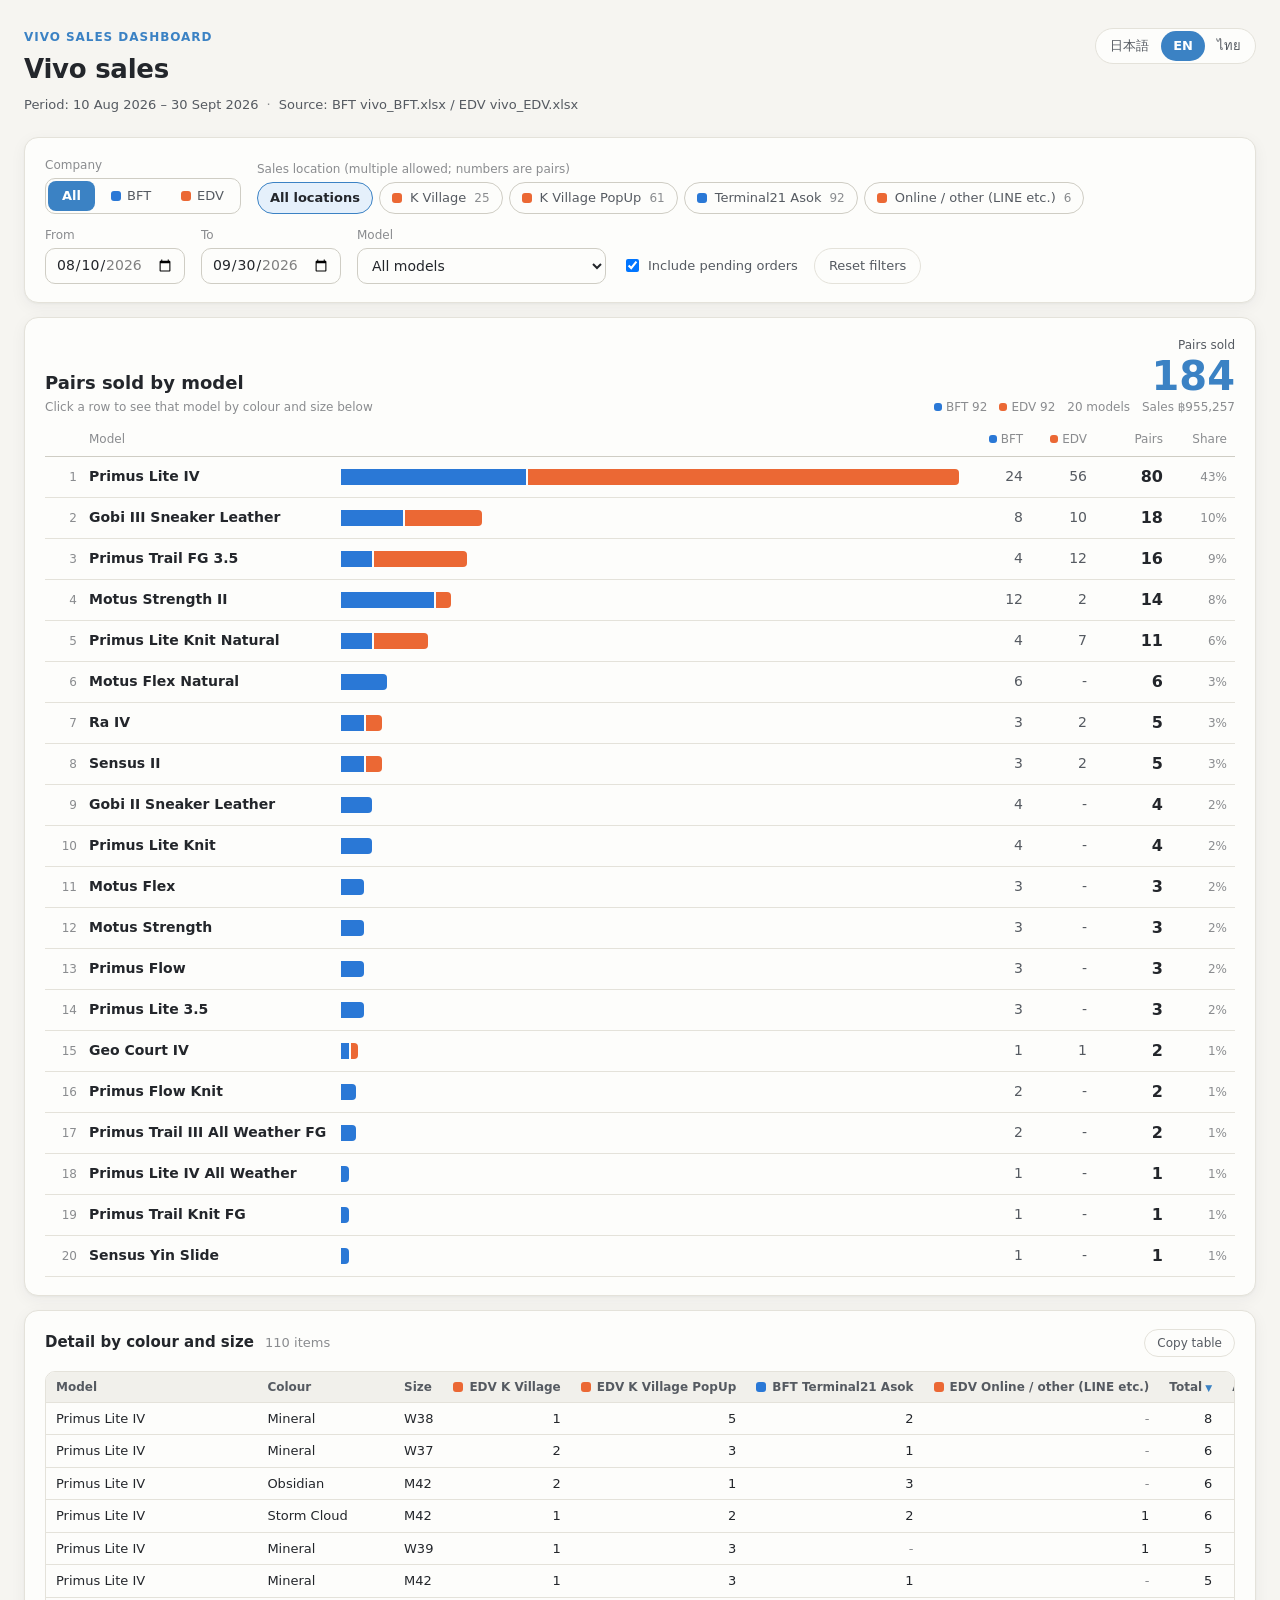
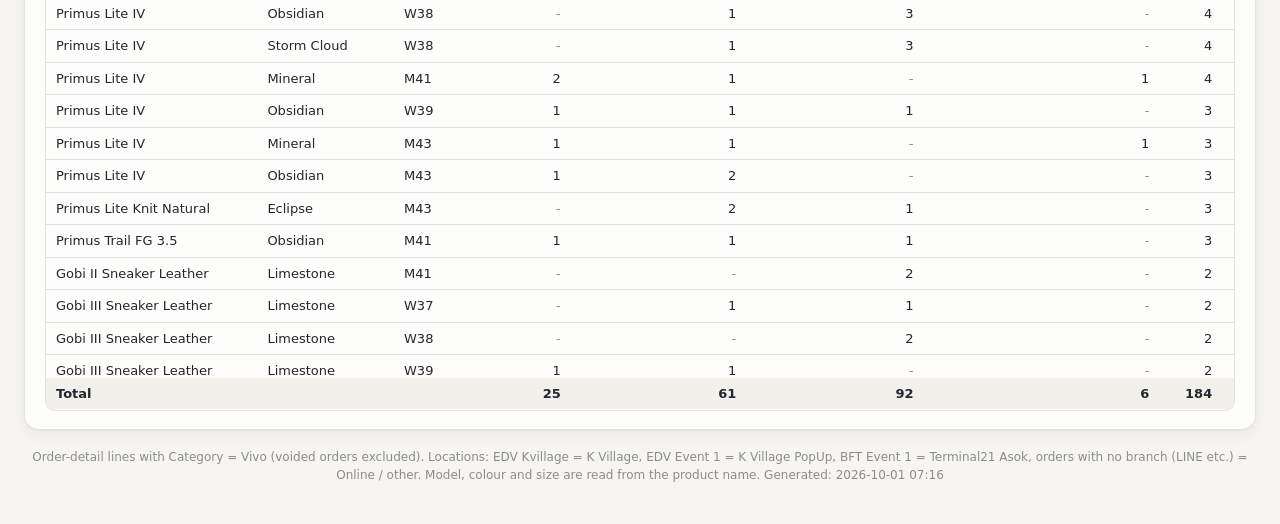
==== commit 9fc5c000: "Name sales locations by venue and filter by location directly EDV Kvillage is K Village, EDV Event 1" ====
--- a/site/index.html
+++ b/site/index.html
@@ -598,14 +598,9 @@
             <button type="button" data-v="EDV"><i class="sw" data-co="EDV"></i>EDV</button>
           </div>
         </div>
-        <div class="vf-group">
-          <span class="vf-label" data-i18n="f.type"></span>
-          <div class="seg" id="segType">
-            <button type="button" data-v="" data-i18n="all"></button>
-            <button type="button" data-v="store" data-i18n="type.store"></button>
-            <button type="button" data-v="event" data-i18n="type.event"></button>
-            <button type="button" data-v="online" data-i18n="type.online"></button>
-          </div>
+        <div class="vf-group vf-locs">
+          <span class="vf-label"><span data-i18n="f.loc"></span> <span class="hint" data-i18n="f.locHint"></span></span>
+          <div class="loc-chips" id="locChips"></div>
         </div>
         <label class="vf-group">
           <span class="vf-label" data-i18n="f.from"></span>
@@ -622,10 +617,6 @@
         <label class="check-toggle"><input type="checkbox" id="incPending" checked> <span data-i18n="f.pending"></span></label>
         <button id="reset" class="ghost" type="button" data-i18n="reset"></button>
       </div>
-      <div class="vf-group vf-locs">
-        <span class="vf-label"><span data-i18n="f.loc"></span> <span class="hint" data-i18n="f.locHint"></span></span>
-        <div class="loc-chips" id="locChips"></div>
-      </div>
     </section>
 
     <section class="card mcard">
@@ -661,7 +652,7 @@
 
     <footer class="foot" id="foot"></footer>
   </div>
-<script>window.VIVO_DATA = {"generated":"2026-10-01T07:04:11","sources":{"BFT":"vivo_BFT.xlsx","EDV":"vivo_EDV.xlsx"},"from":"2026-08-10","to":"2026-09-30","locations":[{"id":"BFT:Event 1","company":"BFT","type":"event","wh":"Event 1","name":"Event 1"},{"id":"EDV:Kvillage","company":"EDV","type":"store","wh":"Kvillage","name":"K Village"},{"id":"EDV:Event 1","company":"EDV","type":"event","wh":"Event 1","name":"Event 1"},{"id":"EDV:","company":"EDV","type":"online","wh":"","name":""}],"fields":["date","loc","order","model","color","size","qty","amount","status"],"lines":[["2026-08-10","EDV:Kvillage","R# RC-125-202608064","Primus Lite Knit Natural","Eclipse","M44",1,5491.0,""],["2026-08-13","EDV:Kvillage","R# RC-125-202608076","Primus Lite IV","Mineral","M43",1,4947.0,""],["2026-08-17","EDV:","TX202608089","Primus Lite IV","Mineral","W36",1,5100.0,"pending"],["2026-08-19","EDV:Kvillage","R# RC-125-202608106","Primus Lite IV","Mineral","W37",1,4947.0,""],["2026-08-20","EDV:Kvillage","R# RC-125-202608118","Primus Lite Knit Natural","Eclipse","M45",1,5606.6,""],["2026-08-21","EDV:","TX202608103","Primus Lite IV","Mineral","W39",1,5100.0,"pending"],["2026-08-21","EDV:Kvillage","R# RC-125-202608122","Primus Lite IV","Obsidian","M44",1,4947.0,""],["2026-08-22","EDV:Kvillage","R# RC-125-202608129","Gobi III Sneaker Leather","Limestone","W39",1,5690.5,""],["2026-08-22","EDV:Kvillage","R# RC-125-202608129","Primus Lite IV","Mineral","W39",1,4845.0,""],["2026-08-22","EDV:Kvillage","R# RC-125-202608134","Primus Lite IV","Obsidian","W36",1,4845.0,""],["2026-08-23","EDV:Kvillage","R# RC-125-202608146","Primus Lite IV","Obsidian","M42",1,4947.0,""],["2026-08-24","EDV:Kvillage","R# RC-125-202608151","Primus Lite IV","Mineral","W37",1,4845.0,""],["2026-08-28","EDV:Kvillage","R# RC-125-202608180","Primus Lite IV","Obsidian","M41",1,4845.0,""],["2026-08-29","EDV:Kvillage","R# RC-125-202608189","Primus Lite IV","Storm Cloud","M42",1,4947.0,""],["2026-08-31","EDV:Kvillage","R# RC-125-202608200","Primus Lite IV","Obsidian","M43",1,4947.0,""],["2026-08-31","EDV:Kvillage","R# RC-125-202608203","Primus Lite IV","Mineral","W38",1,4947.0,""],["2026-08-31","EDV:Kvillage","R# RC-125-202608204","Primus Lite IV","Mineral","M42",1,4947.0,""],["2026-09-01","EDV:Kvillage","R# RC-125-202609007","Primus Lite IV","Mineral","M41",1,4947.0,""],["2026-09-02","EDV:Kvillage","R# RC-125-202609014","Primus Lite IV","Mineral","M41",1,4845.0,""],["2026-09-02","EDV:Kvillage","R# RC-125-202609014","Primus Lite IV","Obsidian","M41",1,4845.0,""],["2026-09-04","EDV:Kvillage","R# RC-125-202609022","Primus Lite IV","Mineral","M45",1,4947.0,""],["2026-09-05","EDV:Kvillage","R# RC-125-202609026","Ra IV","Obsidian","M42",1,5276.8,""],["2026-09-05","EDV:Kvillage","R# RC-125-202609027","Primus Trail FG 3.5","Obsidian","M41",1,6159.5,""],["2026-09-06","EDV:Kvillage","R# RC-125-202609036","Primus Lite IV","Obsidian","M42",1,4947.0,""],["2026-09-06","EDV:Kvillage","R# RC-125-202609037","Ra IV","Obsidian","M40",1,5276.8,""],["2026-09-06","EDV:Kvillage","R# RC-125-202609038","Primus Lite IV","Obsidian","W40",1,4947.0,""],["2026-09-06","EDV:Kvillage","R# RC-125-202609041","Primus Lite IV","Obsidian","W39",1,4947.0,""],["2026-09-07","EDV:Event 1","R# TX-145-202609004","Primus Trail FG 3.5","Obsidian","M41",1,5715.0,""],["2026-09-07","EDV:Event 1","R# TX-145-202609005","Primus Lite IV","Mineral","W39",1,4590.0,""],["2026-09-09","EDV:Event 1","R# TX-145-202609010","Geo Court IV","Bright White","W39",1,5508.0,""],["2026-09-09","EDV:Event 1","R# TX-145-202609010","Primus Lite IV","Obsidian","W39",1,4590.0,""],["2026-09-09","EDV:Event 1","R# TX-145-202609010","Primus Lite IV","Storm Cloud","W39",1,4590.0,""],["2026-09-09","EDV:Event 1","R# TX-145-202609011","Primus Lite Knit Natural","Eclipse","W37",1,5202.0,""],["2026-09-09","EDV:Event 1","R# TX-145-202609012","Primus Lite IV","Obsidian","W38",1,4590.0,""],["2026-09-09","EDV:Event 1","R# TX-145-202609012","Primus Lite IV","Storm Cloud","M44",1,4590.0,""],["2026-09-09","EDV:Event 1","R# TX-145-202609012","Primus Lite IV","Storm Cloud","W38",1,4590.0,""],["2026-09-09","EDV:Event 1","R# TX-145-202609013","Primus Lite IV","Mineral","M44",1,4590.0,""],["2026-09-10","EDV:","TIV-202609005","Primus Lite IV","Storm Cloud","M42",1,3060.0,"pending"],["2026-09-10","EDV:Event 1","R# TX-145-202609014","Primus Lite IV","Obsidian","M43",1,4590.0,""],["2026-09-10","EDV:Event 1","R# TX-145-202609019","Primus Lite IV","Mineral","W39",1,4590.0,""],["2026-09-10","EDV:Event 1","R# TX-145-202609022","Primus Lite IV","Mineral","W40",1,4590.0,""],["2026-09-10","EDV:Event 1","R# TX-145-202609023","Primus Lite IV","Mineral","W39",1,4590.0,""],["2026-09-11","EDV:Event 1","R# TX-145-202609024","Primus Lite IV","Mineral","M40",1,4590.0,""],["2026-09-11","EDV:Event 1","R# TX-145-202609025","Primus Lite IV","Mineral","W37",1,4590.0,""],["2026-09-12","EDV:Event 1","R# TX-145-202609029","Gobi III Sneaker Leather","Obsidian","W37",1,5391.0,""],["2026-09-12","EDV:Event 1","R# TX-145-202609030","Primus Lite IV","Mineral","M41",1,4590.0,""],["2026-09-12","EDV:Event 1","R# TX-145-202609031","Primus Lite Knit Natural","Eclipse","M43",1,5202.0,""],["2026-09-12","EDV:Event 1","R# TX-145-202609032","Primus Lite IV","Mineral","W37",1,4590.0,""],["2026-09-12","EDV:Event 1","R# TX-145-202609033","Gobi III Sneaker Leather","Limestone","M41",1,5391.0,""],["2026-09-13","EDV:Event 1","R# TX-145-202609036","Gobi III Sneaker Leather","Limestone","M43",1,5391.0,""],["2026-09-13","EDV:Event 1","R# TX-145-202609036","Primus Lite IV","Mineral","W38",1,4590.0,""],["2026-09-13","EDV:Event 1","R# TX-145-202609037","Primus Lite IV","Mineral","M44",1,4590.0,""],["2026-09-13","EDV:Event 1","R# TX-145-202609039","Primus Lite IV","Obsidian","W40",1,4590.0,""],["2026-09-13","EDV:Event 1","R# TX-145-202609040","Primus Lite IV","Mineral","W38",1,4590.0,""],["2026-09-13","EDV:Event 1","R# TX-145-202609043","Sensus II","Tan","M44",1,5508.0,""],["2026-09-13","EDV:Event 1","R# TX-145-202609044","Primus Lite IV","Mineral","M42",1,4590.0,""],["2026-09-14","EDV:Event 1","R# TX-145-202609046","Primus Lite IV","Mineral","M42",1,4590.0,""],["2026-09-14","EDV:Event 1","R# TX-145-202609048","Gobi III Sneaker Leather","Obsidian","W38",1,5391.0,""],["2026-09-15","BFT:Event 1","RC-12-202609048","Primus Lite IV","Storm Cloud","W37",1,4590.0,""],["2026-09-15","BFT:Event 1","RC-12-202609052","Gobi II Sneaker Leather","Limestone","W36",1,4792.0,""],["2026-09-15","BFT:Event 1","RC-12-202609052","Primus Trail FG 3.5","Obsidian","W36",1,5715.0,""],["2026-09-15","BFT:Event 1","RC-12-202609052","Primus Trail FG 3.5","Silver Birch","W36",1,5715.0,""],["2026-09-15","BFT:Event 1","RC-12-202609053","Primus Trail FG 3.5","Obsidian","M41",1,5715.0,""],["2026-09-15","BFT:Event 1","RC-12-202609056","Sensus Yin Slide","Obsidian","W39",1,4437.0,""],["2026-09-15","BFT:Event 1","RC-12-202609057","Primus Lite IV","Obsidian","M42",1,4590.0,""],["2026-09-15","BFT:Event 1","RC-12-202609059","Gobi III Sneaker Leather","Limestone","M42",1,5391.0,""],["2026-09-15","EDV:","TIV-202609004","Motus Strength II","Eclipse","M41",1,4488.0,"pending"],["2026-09-15","EDV:Event 1","R# TX-145-202609049","Gobi III Sneaker Leather","Limestone","M42",1,5391.0,""],["2026-09-15","EDV:Event 1","R# TX-145-202609049","Primus Trail FG 3.5","Obsidian","M43",1,5715.0,""],["2026-09-16","BFT:Event 1","RC-12-202609060","Gobi III Sneaker Leather","Limestone","W38",1,5391.0,""],["2026-09-16","BFT:Event 1","RC-12-202609061","Primus Lite IV","Mineral","W37",1,4590.0,""],["2026-09-16","BFT:Event 1","RC-12-202609066","Primus Lite IV","Storm Cloud","W38",1,4590.0,""],["2026-09-16","BFT:Event 1","RC-12-202609068","Ra IV","Obsidian","M43",1,4896.0,""],["2026-09-16","BFT:Event 1","RC-12-202609068","Sensus II","Tan","M43",1,5508.0,""],["2026-09-16","EDV:Event 1","R# TX-145-202609051","Primus Lite Knit Natural","Eclipse","M41",1,5202.0,""],["2026-09-16","EDV:Event 1","R# TX-145-202609052","Primus Lite IV","Obsidian","M42",1,4590.0,""],["2026-09-16","EDV:Event 1","R# TX-145-202609053","Primus Lite IV","Mineral","M42",1,4590.0,""],["2026-09-17","BFT:Event 1","RC-12-202609074","Primus Lite IV","Storm Cloud","W36",1,4590.0,""],["2026-09-17","BFT:Event 1","RC-12-202609077","Primus Lite IV","Mineral","W38",1,4590.0,""],["2026-09-17","BFT:Event 1","RC-12-202609078","Gobi III Sneaker Leather","Limestone","W38",1,5391.0,""],["2026-09-17","BFT:Event 1","RC-12-202609079","Primus Lite 3.5","Mineral","W35",1,4080.0,""],["2026-09-17","BFT:Event 1","RC-12-202609080","Primus Lite IV","Obsidian","W37",1,4590.0,""],["2026-09-17","BFT:Event 1","RC-12-202609080","Primus Lite IV","Storm Cloud","W37",1,4590.0,""],["2026-09-17","BFT:Event 1","RC-12-202609080","Primus Lite IV","Storm Cloud","W39",1,4590.0,""],["2026-09-17","BFT:Event 1","RC-12-202609087","Motus Strength","Obsidian/Grey","M40",1,5712.0,""],["2026-09-17","BFT:Event 1","RC-12-202609089","Motus Strength II","Storm Cloud","W38",1,6732.0,""],["2026-09-17","BFT:Event 1","RC-12-202609091","Motus Strength II","Skyway","M43",1,6732.0,""],["2026-09-17","EDV:Event 1","R# TX-145-202609057","Sensus II","Tan","M41",1,5508.0,""],["2026-09-18","BFT:Event 1","RC-12-202609092","Primus Lite IV","Obsidian","W38",1,4590.0,""],["2026-09-18","BFT:Event 1","RC-12-202609094","Primus Trail FG 3.5","Obsidian","M44",1,5715.0,""],["2026-09-18","BFT:Event 1","RC-12-202609098","Primus Lite IV","Mineral","W38",1,4590.0,""],["2026-09-18","BFT:Event 1","RC-12-202609099","Gobi III Sneaker Leather","Triple Obsidian","M42",1,5391.0,""],["2026-09-18","BFT:Event 1","RC-12-202609102","Primus Flow","Coconut","M45",1,5304.0,""],["2026-09-18","EDV:Event 1","R# TX-145-202609059","Primus Lite IV","Obsidian","M43",1,4590.0,""],["2026-09-19","BFT:Event 1","RB-202609004","Ra IV","Obsidian","M43",1,4896.0,""],["2026-09-19","BFT:Event 1","RB-202609005","Primus Lite IV","Storm Cloud","M41",1,4590.0,""],["2026-09-19","BFT:Event 1","RC-12-202609104","Motus Flex Natural","Sand","W37",1,6120.0,""],["2026-09-19","BFT:Event 1","RC-12-202609105","Motus Flex Natural","Sand","W37",1,6120.0,""],["2026-09-19","BFT:Event 1","RC-12-202609111","Primus Lite IV All Weather","Obsidian","W35",1,5508.0,""],["2026-09-19","BFT:Event 1","RC-12-202609116","Primus Trail Knit FG","Obsidian","W36",1,5661.0,""],["2026-09-19","EDV:","TIV-202609003","Primus Lite IV","Mineral","M41",1,5100.0,"pending"],["2026-09-19","EDV:Event 1","R# TX-145-202609063","Gobi III Sneaker Leather","Limestone","W37",1,5391.0,""],["2026-09-19","EDV:Event 1","R# TX-145-202609063","Primus Trail FG 3.5","Insignia Blue","W37",1,6350.0,""],["2026-09-19","EDV:Event 1","R# TX-145-202609064","Gobi III Sneaker Leather","Limestone","W36",1,5391.0,""],["2026-09-19","EDV:Event 1","R# TX-145-202609066","Primus Trail FG 3.5","Obsidian","W38",1,5715.0,""],["2026-09-19","EDV:Event 1","R# TX-145-202609067","Primus Trail FG 3.5","Obsidian","M42",1,5715.0,""],["2026-09-19","EDV:Event 1","R# TX-145-202609068","Primus Lite IV","Mineral","W38",1,4590.0,""],["2026-09-19","EDV:Event 1","R# TX-145-202609069","Motus Strength II","Storm Cloud","M42",1,6732.0,""],["2026-09-19","EDV:Event 1","R# TX-145-202609070","Primus Trail FG 3.5","Mineral","M45",1,5715.0,""],["2026-09-19","EDV:Event 1","R# TX-145-202609073","Gobi III Sneaker Leather","Limestone","M44",1,5391.0,""],["2026-09-19","EDV:Event 1","R# TX-145-202609073","Primus Lite IV","Storm Cloud","M44",1,4590.0,""],["2026-09-20","BFT:Event 1","RC-12-202609120","Primus Lite IV","Obsidian","W39",1,4590.0,""],["2026-09-20","BFT:Event 1","RC-12-202609121","Primus Lite IV","Storm Cloud","M43",1,4590.0,""],["2026-09-20","BFT:Event 1","RC-12-202609122","Motus Strength II","Eclipse","M43",1,6732.0,""],["2026-09-20","BFT:Event 1","RC-12-202609122","Primus Lite Knit Natural","Eclipse","M43",1,5202.0,""],["2026-09-20","BFT:Event 1","RC-12-202609123","Primus Flow Knit","Chocolate Truffle","M43",1,5202.0,""],["2026-09-20","BFT:Event 1","RC-12-202609128","Motus Strength","Dusty Rose","W39",1,5712.0,""],["2026-09-20","BFT:Event 1","RC-12-202609132","Gobi III Sneaker Leather","Limestone","M43",1,5391.0,""],["2026-09-20","BFT:Event 1","RC-12-202609138","Primus Lite IV","Storm Cloud","W38",1,4590.0,""],["2026-09-20","BFT:Event 1","RC-12-202609138","Primus Trail III All Weather FG","Obsidian","W38",1,5724.0,""],["2026-09-20","BFT:Event 1","RC-12-202609138","Ra IV","Obsidian","M42",1,4896.0,""],["2026-09-20","EDV:Event 1","R# TX-145-202609074","Primus Trail FG 3.5","Obsidian","W39",1,5715.0,""],["2026-09-20","EDV:Event 1","R# TX-145-202609075","Primus Trail FG 3.5","Obsidian","M40",1,5715.0,""],["2026-09-20","EDV:Event 1","R# TX-145-202609076","Primus Lite IV","Mineral","M43",1,4590.0,""],["2026-09-21","BFT:Event 1","RC-12-202609139","Primus Lite Knit Natural","Eclipse","W38",1,5202.0,""],["2026-09-21","BFT:Event 1","RC-12-202609141","Primus Lite IV","Obsidian","M42",1,4590.0,""],["2026-09-21","BFT:Event 1","RC-12-202609142","Primus Lite IV","Storm Cloud","M41",1,4590.0,""],["2026-09-21","BFT:Event 1","RC-12-202609146","Primus Lite Knit Natural","Eclipse","W38",1,5202.0,""],["2026-09-21","BFT:Event 1","RC-12-202609147","Motus Strength II","Eclipse","W38",1,6732.0,""],["2026-09-21","EDV:Event 1","R# TX-145-202609082","Primus Lite IV","Mineral","W37",1,4590.0,""],["2026-09-22","BFT:Event 1","RC-12-202609151","Primus Trail III All Weather FG","Obsidian","M45",1,5724.0,""],["2026-09-22","BFT:Event 1","RC-12-202609152","Primus Lite IV","Storm Cloud","M42",1,4590.0,""],["2026-09-22","BFT:Event 1","RC-12-202609155","Motus Strength II","Skyway","M41",1,6732.0,""],["2026-09-22","BFT:Event 1","RC-12-202609157","Primus Lite IV","Storm Cloud","W38",1,4590.0,""],["2026-09-22","BFT:Event 1","RC-12-202609159","Gobi III Sneaker Leather","Limestone","W37",1,5391.0,""],["2026-09-22","BFT:Event 1","RC-12-202609161","Primus Lite 3.5","Midnight","W36",1,4080.0,""],["2026-09-22","EDV:Event 1","R# TX-145-202609084","Primus Lite Knit Natural","Eclipse","M43",1,5202.0,""],["2026-09-23","BFT:Event 1","RC-12-202609165","Motus Flex","Obsidian","W36",1,6120.0,""],["2026-09-23","EDV:Event 1","R# TX-145-202609086","Primus Lite IV","Storm Cloud","M42",1,4590.0,""],["2026-09-24","BFT:Event 1","RC-12-202609167","Gobi II Sneaker Leather","Limestone","M45",1,4792.0,""],["2026-09-24","BFT:Event 1","RC-12-202609171","Motus Flex Natural","Sand","W38",1,6120.0,""],["2026-09-24","BFT:Event 1","RC-12-202609172","Gobi III Sneaker Leather","Triple Obsidian","M44",1,5391.0,""],["2026-09-24","BFT:Event 1","RC-12-202609173","Motus Strength II","Eclipse","M43",1,6732.0,""],["2026-09-24","BFT:Event 1","RC-12-202609175","Primus Lite IV","Storm Cloud","M42",1,4590.0,""],["2026-09-24","BFT:Event 1","RC-12-202609176","Motus Strength","Bright White/Grey","W40",1,5712.0,""],["2026-09-25","BFT:Event 1","RC-12-202609179","Motus Strength II","Eclipse","M46",1,6732.0,""],["2026-09-25","BFT:Event 1","RC-12-202609180","Motus Flex Natural","Sand","W38",1,6120.0,""],["2026-09-25","BFT:Event 1","RC-12-202609181","Primus Lite IV","Obsidian","W38",1,4590.0,""],["2026-09-25","BFT:Event 1","RC-12-202609183","Primus Lite Knit Natural","Eclipse","M42",1,5202.0,""],["2026-09-25","BFT:Event 1","RC-12-202609185","Motus Flex","Spacedye","W35",1,6120.0,""],["2026-09-25","BFT:Event 1","RC-12-202609193","Gobi II Sneaker Leather","Limestone","M41",1,4792.0,""],["2026-09-26","BFT:Event 1","RC-12-202609197","Motus Strength II","Storm Cloud","M44",1,6732.0,""],["2026-09-26","BFT:Event 1","RC-12-202609197","Primus Flow Knit","Chocolate Truffle","M44",1,5202.0,""],["2026-09-26","BFT:Event 1","RC-12-202609198","Primus Lite IV","Obsidian","M42",1,4590.0,""],["2026-09-26","BFT:Event 1","RC-12-202609200","Primus Flow","Dark Shadow","W39",1,5304.0,""],["2026-09-26","BFT:Event 1","RC-12-202609206","Primus Lite Knit","Bright White","M41",1,5202.0,""],["2026-09-26","BFT:Event 1","RC-12-202609207","Motus Flex Natural","Sand","W36",1,6120.0,""],["2026-09-26","EDV:Event 1","R# TX-145-202609088","Primus Trail FG 3.5","Obsidian","M45",1,5715.0,""],["2026-09-26","EDV:Event 1","R# TX-145-202609089","Primus Lite IV","Mineral","W38",1,4590.0,""],["2026-09-26","EDV:Event 1","R# TX-145-202609089","Primus Lite Knit Natural","Eclipse","M44",1,5202.0,""],["2026-09-26","EDV:Event 1","R# TX-145-202609094","Primus Lite IV","Mineral","W38",1,4590.0,""],["2026-09-26","EDV:Event 1","R# TX-145-202609096","Gobi III Sneaker Leather","Limestone","W39",1,5391.0,""],["2026-09-27","BFT:Event 1","RC-12-202609216","Motus Flex","Obsidian","W37",1,6120.0,""],["2026-09-27","BFT:Event 1","RC-12-202609219","Primus Flow","Dark Shadow","M40",1,5304.0,""],["2026-09-27","BFT:Event 1","RC-12-202609228","Motus Strength II","Storm Cloud","M43",1,6732.0,""],["2026-09-27","EDV:","TIV-202609006","Primus Lite IV","Mineral","M43",1,5100.0,"pending"],["2026-09-28","BFT:Event 1","RC-12-202609240","Gobi II Sneaker Leather","Limestone","M41",1,4792.0,""],["2026-09-28","BFT:Event 1","RC-12-202609240","Primus Lite Knit","Bright White","M41",1,5202.0,""],["2026-09-28","BFT:Event 1","RC-12-202609240","Sensus II","Tan","M41",1,5508.0,""],["2026-09-28","BFT:Event 1","RC-12-202609246","Primus Lite 3.5","Mineral","W36",1,4080.0,""],["2026-09-28","EDV:Event 1","R# TX-145-202609098","Primus Lite IV","Storm Cloud","M42",1,4590.0,""],["2026-09-28","EDV:Event 1","R# TX-145-202609100","Primus Trail FG 3.5","Mineral","M44",1,5715.0,""],["2026-09-29","BFT:Event 1","RC-12-202609247","Primus Lite IV","Obsidian","W38",1,4590.0,""],["2026-09-29","BFT:Event 1","RC-12-202609250","Sensus II","Tan","M44",1,5508.0,""],["2026-09-29","BFT:Event 1","RC-12-202609252","Motus Strength II","Skyway","M43",1,6732.0,""],["2026-09-29","BFT:Event 1","RC-12-202609253","Primus Lite IV","Mineral","M42",1,4590.0,""],["2026-09-29","BFT:Event 1","RC-12-202609256","Geo Court IV","Bright White","M43",1,5508.0,""],["2026-09-29","BFT:Event 1","RC-12-202609259","Motus Strength II","Storm Cloud","M44",1,6732.0,""],["2026-09-29","EDV:Event 1","R# TX-145-202609104","Primus Trail FG 3.5","Insignia Blue","W38",1,5715.0,""],["2026-09-30","BFT:Event 1","RC-12-202609262","Primus Lite Knit","Midnight","M40",1,5202.0,""],["2026-09-30","BFT:Event 1","RC-12-202609265","Gobi III Sneaker Leather","Obsidian","W39",1,5391.0,""],["2026-09-30","BFT:Event 1","RC-12-202609270","Primus Lite Knit","Midnight","M42",1,5202.0,""],["2026-09-30","BFT:Event 1","RC-12-202609271","Motus Strength II","Eclipse","M42",1,6732.0,""],["2026-09-30","BFT:Event 1","RC-12-202609272","Motus Flex Natural","Sand","W40",1,6120.0,""]]};</script>
+<script>window.VIVO_DATA = {"generated":"2026-10-01T07:16:16","sources":{"BFT":"vivo_BFT.xlsx","EDV":"vivo_EDV.xlsx"},"from":"2026-08-10","to":"2026-09-30","locations":[{"id":"EDV:Kvillage","company":"EDV","type":"store","wh":"Kvillage","name":"K Village"},{"id":"EDV:Event 1","company":"EDV","type":"event","wh":"Event 1","name":"K Village PopUp"},{"id":"BFT:Event 1","company":"BFT","type":"event","wh":"Event 1","name":"Terminal21 Asok"},{"id":"EDV:","company":"EDV","type":"online","wh":"","name":""}],"fields":["date","loc","order","model","color","size","qty","amount","status"],"lines":[["2026-08-10","EDV:Kvillage","R# RC-125-202608064","Primus Lite Knit Natural","Eclipse","M44",1,5491.0,""],["2026-08-13","EDV:Kvillage","R# RC-125-202608076","Primus Lite IV","Mineral","M43",1,4947.0,""],["2026-08-17","EDV:","TX202608089","Primus Lite IV","Mineral","W36",1,5100.0,"pending"],["2026-08-19","EDV:Kvillage","R# RC-125-202608106","Primus Lite IV","Mineral","W37",1,4947.0,""],["2026-08-20","EDV:Kvillage","R# RC-125-202608118","Primus Lite Knit Natural","Eclipse","M45",1,5606.6,""],["2026-08-21","EDV:","TX202608103","Primus Lite IV","Mineral","W39",1,5100.0,"pending"],["2026-08-21","EDV:Kvillage","R# RC-125-202608122","Primus Lite IV","Obsidian","M44",1,4947.0,""],["2026-08-22","EDV:Kvillage","R# RC-125-202608129","Gobi III Sneaker Leather","Limestone","W39",1,5690.5,""],["2026-08-22","EDV:Kvillage","R# RC-125-202608129","Primus Lite IV","Mineral","W39",1,4845.0,""],["2026-08-22","EDV:Kvillage","R# RC-125-202608134","Primus Lite IV","Obsidian","W36",1,4845.0,""],["2026-08-23","EDV:Kvillage","R# RC-125-202608146","Primus Lite IV","Obsidian","M42",1,4947.0,""],["2026-08-24","EDV:Kvillage","R# RC-125-202608151","Primus Lite IV","Mineral","W37",1,4845.0,""],["2026-08-28","EDV:Kvillage","R# RC-125-202608180","Primus Lite IV","Obsidian","M41",1,4845.0,""],["2026-08-29","EDV:Kvillage","R# RC-125-202608189","Primus Lite IV","Storm Cloud","M42",1,4947.0,""],["2026-08-31","EDV:Kvillage","R# RC-125-202608200","Primus Lite IV","Obsidian","M43",1,4947.0,""],["2026-08-31","EDV:Kvillage","R# RC-125-202608203","Primus Lite IV","Mineral","W38",1,4947.0,""],["2026-08-31","EDV:Kvillage","R# RC-125-202608204","Primus Lite IV","Mineral","M42",1,4947.0,""],["2026-09-01","EDV:Kvillage","R# RC-125-202609007","Primus Lite IV","Mineral","M41",1,4947.0,""],["2026-09-02","EDV:Kvillage","R# RC-125-202609014","Primus Lite IV","Mineral","M41",1,4845.0,""],["2026-09-02","EDV:Kvillage","R# RC-125-202609014","Primus Lite IV","Obsidian","M41",1,4845.0,""],["2026-09-04","EDV:Kvillage","R# RC-125-202609022","Primus Lite IV","Mineral","M45",1,4947.0,""],["2026-09-05","EDV:Kvillage","R# RC-125-202609026","Ra IV","Obsidian","M42",1,5276.8,""],["2026-09-05","EDV:Kvillage","R# RC-125-202609027","Primus Trail FG 3.5","Obsidian","M41",1,6159.5,""],["2026-09-06","EDV:Kvillage","R# RC-125-202609036","Primus Lite IV","Obsidian","M42",1,4947.0,""],["2026-09-06","EDV:Kvillage","R# RC-125-202609037","Ra IV","Obsidian","M40",1,5276.8,""],["2026-09-06","EDV:Kvillage","R# RC-125-202609038","Primus Lite IV","Obsidian","W40",1,4947.0,""],["2026-09-06","EDV:Kvillage","R# RC-125-202609041","Primus Lite IV","Obsidian","W39",1,4947.0,""],["2026-09-07","EDV:Event 1","R# TX-145-202609004","Primus Trail FG 3.5","Obsidian","M41",1,5715.0,""],["2026-09-07","EDV:Event 1","R# TX-145-202609005","Primus Lite IV","Mineral","W39",1,4590.0,""],["2026-09-09","EDV:Event 1","R# TX-145-202609010","Geo Court IV","Bright White","W39",1,5508.0,""],["2026-09-09","EDV:Event 1","R# TX-145-202609010","Primus Lite IV","Obsidian","W39",1,4590.0,""],["2026-09-09","EDV:Event 1","R# TX-145-202609010","Primus Lite IV","Storm Cloud","W39",1,4590.0,""],["2026-09-09","EDV:Event 1","R# TX-145-202609011","Primus Lite Knit Natural","Eclipse","W37",1,5202.0,""],["2026-09-09","EDV:Event 1","R# TX-145-202609012","Primus Lite IV","Obsidian","W38",1,4590.0,""],["2026-09-09","EDV:Event 1","R# TX-145-202609012","Primus Lite IV","Storm Cloud","M44",1,4590.0,""],["2026-09-09","EDV:Event 1","R# TX-145-202609012","Primus Lite IV","Storm Cloud","W38",1,4590.0,""],["2026-09-09","EDV:Event 1","R# TX-145-202609013","Primus Lite IV","Mineral","M44",1,4590.0,""],["2026-09-10","EDV:","TIV-202609005","Primus Lite IV","Storm Cloud","M42",1,3060.0,"pending"],["2026-09-10","EDV:Event 1","R# TX-145-202609014","Primus Lite IV","Obsidian","M43",1,4590.0,""],["2026-09-10","EDV:Event 1","R# TX-145-202609019","Primus Lite IV","Mineral","W39",1,4590.0,""],["2026-09-10","EDV:Event 1","R# TX-145-202609022","Primus Lite IV","Mineral","W40",1,4590.0,""],["2026-09-10","EDV:Event 1","R# TX-145-202609023","Primus Lite IV","Mineral","W39",1,4590.0,""],["2026-09-11","EDV:Event 1","R# TX-145-202609024","Primus Lite IV","Mineral","M40",1,4590.0,""],["2026-09-11","EDV:Event 1","R# TX-145-202609025","Primus Lite IV","Mineral","W37",1,4590.0,""],["2026-09-12","EDV:Event 1","R# TX-145-202609029","Gobi III Sneaker Leather","Obsidian","W37",1,5391.0,""],["2026-09-12","EDV:Event 1","R# TX-145-202609030","Primus Lite IV","Mineral","M41",1,4590.0,""],["2026-09-12","EDV:Event 1","R# TX-145-202609031","Primus Lite Knit Natural","Eclipse","M43",1,5202.0,""],["2026-09-12","EDV:Event 1","R# TX-145-202609032","Primus Lite IV","Mineral","W37",1,4590.0,""],["2026-09-12","EDV:Event 1","R# TX-145-202609033","Gobi III Sneaker Leather","Limestone","M41",1,5391.0,""],["2026-09-13","EDV:Event 1","R# TX-145-202609036","Gobi III Sneaker Leather","Limestone","M43",1,5391.0,""],["2026-09-13","EDV:Event 1","R# TX-145-202609036","Primus Lite IV","Mineral","W38",1,4590.0,""],["2026-09-13","EDV:Event 1","R# TX-145-202609037","Primus Lite IV","Mineral","M44",1,4590.0,""],["2026-09-13","EDV:Event 1","R# TX-145-202609039","Primus Lite IV","Obsidian","W40",1,4590.0,""],["2026-09-13","EDV:Event 1","R# TX-145-202609040","Primus Lite IV","Mineral","W38",1,4590.0,""],["2026-09-13","EDV:Event 1","R# TX-145-202609043","Sensus II","Tan","M44",1,5508.0,""],["2026-09-13","EDV:Event 1","R# TX-145-202609044","Primus Lite IV","Mineral","M42",1,4590.0,""],["2026-09-14","EDV:Event 1","R# TX-145-202609046","Primus Lite IV","Mineral","M42",1,4590.0,""],["2026-09-14","EDV:Event 1","R# TX-145-202609048","Gobi III Sneaker Leather","Obsidian","W38",1,5391.0,""],["2026-09-15","BFT:Event 1","RC-12-202609048","Primus Lite IV","Storm Cloud","W37",1,4590.0,""],["2026-09-15","BFT:Event 1","RC-12-202609052","Gobi II Sneaker Leather","Limestone","W36",1,4792.0,""],["2026-09-15","BFT:Event 1","RC-12-202609052","Primus Trail FG 3.5","Obsidian","W36",1,5715.0,""],["2026-09-15","BFT:Event 1","RC-12-202609052","Primus Trail FG 3.5","Silver Birch","W36",1,5715.0,""],["2026-09-15","BFT:Event 1","RC-12-202609053","Primus Trail FG 3.5","Obsidian","M41",1,5715.0,""],["2026-09-15","BFT:Event 1","RC-12-202609056","Sensus Yin Slide","Obsidian","W39",1,4437.0,""],["2026-09-15","BFT:Event 1","RC-12-202609057","Primus Lite IV","Obsidian","M42",1,4590.0,""],["2026-09-15","BFT:Event 1","RC-12-202609059","Gobi III Sneaker Leather","Limestone","M42",1,5391.0,""],["2026-09-15","EDV:","TIV-202609004","Motus Strength II","Eclipse","M41",1,4488.0,"pending"],["2026-09-15","EDV:Event 1","R# TX-145-202609049","Gobi III Sneaker Leather","Limestone","M42",1,5391.0,""],["2026-09-15","EDV:Event 1","R# TX-145-202609049","Primus Trail FG 3.5","Obsidian","M43",1,5715.0,""],["2026-09-16","BFT:Event 1","RC-12-202609060","Gobi III Sneaker Leather","Limestone","W38",1,5391.0,""],["2026-09-16","BFT:Event 1","RC-12-202609061","Primus Lite IV","Mineral","W37",1,4590.0,""],["2026-09-16","BFT:Event 1","RC-12-202609066","Primus Lite IV","Storm Cloud","W38",1,4590.0,""],["2026-09-16","BFT:Event 1","RC-12-202609068","Ra IV","Obsidian","M43",1,4896.0,""],["2026-09-16","BFT:Event 1","RC-12-202609068","Sensus II","Tan","M43",1,5508.0,""],["2026-09-16","EDV:Event 1","R# TX-145-202609051","Primus Lite Knit Natural","Eclipse","M41",1,5202.0,""],["2026-09-16","EDV:Event 1","R# TX-145-202609052","Primus Lite IV","Obsidian","M42",1,4590.0,""],["2026-09-16","EDV:Event 1","R# TX-145-202609053","Primus Lite IV","Mineral","M42",1,4590.0,""],["2026-09-17","BFT:Event 1","RC-12-202609074","Primus Lite IV","Storm Cloud","W36",1,4590.0,""],["2026-09-17","BFT:Event 1","RC-12-202609077","Primus Lite IV","Mineral","W38",1,4590.0,""],["2026-09-17","BFT:Event 1","RC-12-202609078","Gobi III Sneaker Leather","Limestone","W38",1,5391.0,""],["2026-09-17","BFT:Event 1","RC-12-202609079","Primus Lite 3.5","Mineral","W35",1,4080.0,""],["2026-09-17","BFT:Event 1","RC-12-202609080","Primus Lite IV","Obsidian","W37",1,4590.0,""],["2026-09-17","BFT:Event 1","RC-12-202609080","Primus Lite IV","Storm Cloud","W37",1,4590.0,""],["2026-09-17","BFT:Event 1","RC-12-202609080","Primus Lite IV","Storm Cloud","W39",1,4590.0,""],["2026-09-17","BFT:Event 1","RC-12-202609087","Motus Strength","Obsidian/Grey","M40",1,5712.0,""],["2026-09-17","BFT:Event 1","RC-12-202609089","Motus Strength II","Storm Cloud","W38",1,6732.0,""],["2026-09-17","BFT:Event 1","RC-12-202609091","Motus Strength II","Skyway","M43",1,6732.0,""],["2026-09-17","EDV:Event 1","R# TX-145-202609057","Sensus II","Tan","M41",1,5508.0,""],["2026-09-18","BFT:Event 1","RC-12-202609092","Primus Lite IV","Obsidian","W38",1,4590.0,""],["2026-09-18","BFT:Event 1","RC-12-202609094","Primus Trail FG 3.5","Obsidian","M44",1,5715.0,""],["2026-09-18","BFT:Event 1","RC-12-202609098","Primus Lite IV","Mineral","W38",1,4590.0,""],["2026-09-18","BFT:Event 1","RC-12-202609099","Gobi III Sneaker Leather","Triple Obsidian","M42",1,5391.0,""],["2026-09-18","BFT:Event 1","RC-12-202609102","Primus Flow","Coconut","M45",1,5304.0,""],["2026-09-18","EDV:Event 1","R# TX-145-202609059","Primus Lite IV","Obsidian","M43",1,4590.0,""],["2026-09-19","BFT:Event 1","RB-202609004","Ra IV","Obsidian","M43",1,4896.0,""],["2026-09-19","BFT:Event 1","RB-202609005","Primus Lite IV","Storm Cloud","M41",1,4590.0,""],["2026-09-19","BFT:Event 1","RC-12-202609104","Motus Flex Natural","Sand","W37",1,6120.0,""],["2026-09-19","BFT:Event 1","RC-12-202609105","Motus Flex Natural","Sand","W37",1,6120.0,""],["2026-09-19","BFT:Event 1","RC-12-202609111","Primus Lite IV All Weather","Obsidian","W35",1,5508.0,""],["2026-09-19","BFT:Event 1","RC-12-202609116","Primus Trail Knit FG","Obsidian","W36",1,5661.0,""],["2026-09-19","EDV:","TIV-202609003","Primus Lite IV","Mineral","M41",1,5100.0,"pending"],["2026-09-19","EDV:Event 1","R# TX-145-202609063","Gobi III Sneaker Leather","Limestone","W37",1,5391.0,""],["2026-09-19","EDV:Event 1","R# TX-145-202609063","Primus Trail FG 3.5","Insignia Blue","W37",1,6350.0,""],["2026-09-19","EDV:Event 1","R# TX-145-202609064","Gobi III Sneaker Leather","Limestone","W36",1,5391.0,""],["2026-09-19","EDV:Event 1","R# TX-145-202609066","Primus Trail FG 3.5","Obsidian","W38",1,5715.0,""],["2026-09-19","EDV:Event 1","R# TX-145-202609067","Primus Trail FG 3.5","Obsidian","M42",1,5715.0,""],["2026-09-19","EDV:Event 1","R# TX-145-202609068","Primus Lite IV","Mineral","W38",1,4590.0,""],["2026-09-19","EDV:Event 1","R# TX-145-202609069","Motus Strength II","Storm Cloud","M42",1,6732.0,""],["2026-09-19","EDV:Event 1","R# TX-145-202609070","Primus Trail FG 3.5","Mineral","M45",1,5715.0,""],["2026-09-19","EDV:Event 1","R# TX-145-202609073","Gobi III Sneaker Leather","Limestone","M44",1,5391.0,""],["2026-09-19","EDV:Event 1","R# TX-145-202609073","Primus Lite IV","Storm Cloud","M44",1,4590.0,""],["2026-09-20","BFT:Event 1","RC-12-202609120","Primus Lite IV","Obsidian","W39",1,4590.0,""],["2026-09-20","BFT:Event 1","RC-12-202609121","Primus Lite IV","Storm Cloud","M43",1,4590.0,""],["2026-09-20","BFT:Event 1","RC-12-202609122","Motus Strength II","Eclipse","M43",1,6732.0,""],["2026-09-20","BFT:Event 1","RC-12-202609122","Primus Lite Knit Natural","Eclipse","M43",1,5202.0,""],["2026-09-20","BFT:Event 1","RC-12-202609123","Primus Flow Knit","Chocolate Truffle","M43",1,5202.0,""],["2026-09-20","BFT:Event 1","RC-12-202609128","Motus Strength","Dusty Rose","W39",1,5712.0,""],["2026-09-20","BFT:Event 1","RC-12-202609132","Gobi III Sneaker Leather","Limestone","M43",1,5391.0,""],["2026-09-20","BFT:Event 1","RC-12-202609138","Primus Lite IV","Storm Cloud","W38",1,4590.0,""],["2026-09-20","BFT:Event 1","RC-12-202609138","Primus Trail III All Weather FG","Obsidian","W38",1,5724.0,""],["2026-09-20","BFT:Event 1","RC-12-202609138","Ra IV","Obsidian","M42",1,4896.0,""],["2026-09-20","EDV:Event 1","R# TX-145-202609074","Primus Trail FG 3.5","Obsidian","W39",1,5715.0,""],["2026-09-20","EDV:Event 1","R# TX-145-202609075","Primus Trail FG 3.5","Obsidian","M40",1,5715.0,""],["2026-09-20","EDV:Event 1","R# TX-145-202609076","Primus Lite IV","Mineral","M43",1,4590.0,""],["2026-09-21","BFT:Event 1","RC-12-202609139","Primus Lite Knit Natural","Eclipse","W38",1,5202.0,""],["2026-09-21","BFT:Event 1","RC-12-202609141","Primus Lite IV","Obsidian","M42",1,4590.0,""],["2026-09-21","BFT:Event 1","RC-12-202609142","Primus Lite IV","Storm Cloud","M41",1,4590.0,""],["2026-09-21","BFT:Event 1","RC-12-202609146","Primus Lite Knit Natural","Eclipse","W38",1,5202.0,""],["2026-09-21","BFT:Event 1","RC-12-202609147","Motus Strength II","Eclipse","W38",1,6732.0,""],["2026-09-21","EDV:Event 1","R# TX-145-202609082","Primus Lite IV","Mineral","W37",1,4590.0,""],["2026-09-22","BFT:Event 1","RC-12-202609151","Primus Trail III All Weather FG","Obsidian","M45",1,5724.0,""],["2026-09-22","BFT:Event 1","RC-12-202609152","Primus Lite IV","Storm Cloud","M42",1,4590.0,""],["2026-09-22","BFT:Event 1","RC-12-202609155","Motus Strength II","Skyway","M41",1,6732.0,""],["2026-09-22","BFT:Event 1","RC-12-202609157","Primus Lite IV","Storm Cloud","W38",1,4590.0,""],["2026-09-22","BFT:Event 1","RC-12-202609159","Gobi III Sneaker Leather","Limestone","W37",1,5391.0,""],["2026-09-22","BFT:Event 1","RC-12-202609161","Primus Lite 3.5","Midnight","W36",1,4080.0,""],["2026-09-22","EDV:Event 1","R# TX-145-202609084","Primus Lite Knit Natural","Eclipse","M43",1,5202.0,""],["2026-09-23","BFT:Event 1","RC-12-202609165","Motus Flex","Obsidian","W36",1,6120.0,""],["2026-09-23","EDV:Event 1","R# TX-145-202609086","Primus Lite IV","Storm Cloud","M42",1,4590.0,""],["2026-09-24","BFT:Event 1","RC-12-202609167","Gobi II Sneaker Leather","Limestone","M45",1,4792.0,""],["2026-09-24","BFT:Event 1","RC-12-202609171","Motus Flex Natural","Sand","W38",1,6120.0,""],["2026-09-24","BFT:Event 1","RC-12-202609172","Gobi III Sneaker Leather","Triple Obsidian","M44",1,5391.0,""],["2026-09-24","BFT:Event 1","RC-12-202609173","Motus Strength II","Eclipse","M43",1,6732.0,""],["2026-09-24","BFT:Event 1","RC-12-202609175","Primus Lite IV","Storm Cloud","M42",1,4590.0,""],["2026-09-24","BFT:Event 1","RC-12-202609176","Motus Strength","Bright White/Grey","W40",1,5712.0,""],["2026-09-25","BFT:Event 1","RC-12-202609179","Motus Strength II","Eclipse","M46",1,6732.0,""],["2026-09-25","BFT:Event 1","RC-12-202609180","Motus Flex Natural","Sand","W38",1,6120.0,""],["2026-09-25","BFT:Event 1","RC-12-202609181","Primus Lite IV","Obsidian","W38",1,4590.0,""],["2026-09-25","BFT:Event 1","RC-12-202609183","Primus Lite Knit Natural","Eclipse","M42",1,5202.0,""],["2026-09-25","BFT:Event 1","RC-12-202609185","Motus Flex","Spacedye","W35",1,6120.0,""],["2026-09-25","BFT:Event 1","RC-12-202609193","Gobi II Sneaker Leather","Limestone","M41",1,4792.0,""],["2026-09-26","BFT:Event 1","RC-12-202609197","Motus Strength II","Storm Cloud","M44",1,6732.0,""],["2026-09-26","BFT:Event 1","RC-12-202609197","Primus Flow Knit","Chocolate Truffle","M44",1,5202.0,""],["2026-09-26","BFT:Event 1","RC-12-202609198","Primus Lite IV","Obsidian","M42",1,4590.0,""],["2026-09-26","BFT:Event 1","RC-12-202609200","Primus Flow","Dark Shadow","W39",1,5304.0,""],["2026-09-26","BFT:Event 1","RC-12-202609206","Primus Lite Knit","Bright White","M41",1,5202.0,""],["2026-09-26","BFT:Event 1","RC-12-202609207","Motus Flex Natural","Sand","W36",1,6120.0,""],["2026-09-26","EDV:Event 1","R# TX-145-202609088","Primus Trail FG 3.5","Obsidian","M45",1,5715.0,""],["2026-09-26","EDV:Event 1","R# TX-145-202609089","Primus Lite IV","Mineral","W38",1,4590.0,""],["2026-09-26","EDV:Event 1","R# TX-145-202609089","Primus Lite Knit Natural","Eclipse","M44",1,5202.0,""],["2026-09-26","EDV:Event 1","R# TX-145-202609094","Primus Lite IV","Mineral","W38",1,4590.0,""],["2026-09-26","EDV:Event 1","R# TX-145-202609096","Gobi III Sneaker Leather","Limestone","W39",1,5391.0,""],["2026-09-27","BFT:Event 1","RC-12-202609216","Motus Flex","Obsidian","W37",1,6120.0,""],["2026-09-27","BFT:Event 1","RC-12-202609219","Primus Flow","Dark Shadow","M40",1,5304.0,""],["2026-09-27","BFT:Event 1","RC-12-202609228","Motus Strength II","Storm Cloud","M43",1,6732.0,""],["2026-09-27","EDV:","TIV-202609006","Primus Lite IV","Mineral","M43",1,5100.0,"pending"],["2026-09-28","BFT:Event 1","RC-12-202609240","Gobi II Sneaker Leather","Limestone","M41",1,4792.0,""],["2026-09-28","BFT:Event 1","RC-12-202609240","Primus Lite Knit","Bright White","M41",1,5202.0,""],["2026-09-28","BFT:Event 1","RC-12-202609240","Sensus II","Tan","M41",1,5508.0,""],["2026-09-28","BFT:Event 1","RC-12-202609246","Primus Lite 3.5","Mineral","W36",1,4080.0,""],["2026-09-28","EDV:Event 1","R# TX-145-202609098","Primus Lite IV","Storm Cloud","M42",1,4590.0,""],["2026-09-28","EDV:Event 1","R# TX-145-202609100","Primus Trail FG 3.5","Mineral","M44",1,5715.0,""],["2026-09-29","BFT:Event 1","RC-12-202609247","Primus Lite IV","Obsidian","W38",1,4590.0,""],["2026-09-29","BFT:Event 1","RC-12-202609250","Sensus II","Tan","M44",1,5508.0,""],["2026-09-29","BFT:Event 1","RC-12-202609252","Motus Strength II","Skyway","M43",1,6732.0,""],["2026-09-29","BFT:Event 1","RC-12-202609253","Primus Lite IV","Mineral","M42",1,4590.0,""],["2026-09-29","BFT:Event 1","RC-12-202609256","Geo Court IV","Bright White","M43",1,5508.0,""],["2026-09-29","BFT:Event 1","RC-12-202609259","Motus Strength II","Storm Cloud","M44",1,6732.0,""],["2026-09-29","EDV:Event 1","R# TX-145-202609104","Primus Trail FG 3.5","Insignia Blue","W38",1,5715.0,""],["2026-09-30","BFT:Event 1","RC-12-202609262","Primus Lite Knit","Midnight","M40",1,5202.0,""],["2026-09-30","BFT:Event 1","RC-12-202609265","Gobi III Sneaker Leather","Obsidian","W39",1,5391.0,""],["2026-09-30","BFT:Event 1","RC-12-202609270","Primus Lite Knit","Midnight","M42",1,5202.0,""],["2026-09-30","BFT:Event 1","RC-12-202609271","Motus Strength II","Eclipse","M42",1,6732.0,""],["2026-09-30","BFT:Event 1","RC-12-202609272","Motus Flex Natural","Sand","W40",1,6120.0,""]]};</script>
 <script>
 /* Vivo 販売ダッシュボード。データは vivo.json (scripts/vivo_sales.py で受注明細から作成) */
 (() => {
@@ -682,21 +673,16 @@
       "theme.auto": "自動", "theme.light": "ライト", "theme.dark": "ダーク",
       "f.aria": "絞り込み",
       "f.company": "会社",
-      "f.type": "販売場所の種類",
       "f.from": "開始日",
       "f.to": "終了日",
       "f.model": "モデル",
       "f.pending": "保留中 (Pending) の注文を含む",
       "f.loc": "販売場所",
-      "f.locHint": "（クリックで選択・複数可。数字は販売数量）",
+      "f.locHint": "（複数選択可・数字は足数）",
       all: "すべて",
       "all.models": "すべてのモデル",
       "all.locs": "すべての場所",
       reset: "条件をリセット",
-      "type.store": "店舗",
-      "type.event": "イベント",
-      "type.online": "オンライン・その他",
-      "loc.event": "イベント ({w})",
       "loc.online": "オンライン・その他 (LINE 等)",
       "kpi.qty": "販売数量（足）",
       "m.title": "モデル別の販売数量",
@@ -716,7 +702,7 @@
       pairs: "{n} 足",
       period: "期間: {f} 〜 {t}",
       src: "元データ: BFT {b} / EDV {e}",
-      foot: "受注明細の Category が Vivo の行を集計（取消 Voided は除外）。BFT と EDV のイベント（Event 1）は別のイベントとして扱います。モデル・カラー・サイズは商品名から判定しています。データ作成: {d}",
+      foot: "受注明細の Category が Vivo の行を集計（取消 Voided は除外）。販売場所は EDV の Kvillage = K Village、EDV の Event 1 = K Village PopUp、BFT の Event 1 = Terminal21 Asok、倉庫が空欄の注文（LINE 等）= オンライン・その他。モデル・カラー・サイズは商品名から判定しています。データ作成: {d}",
     },
     en: {
       "doc.title": "Vivo Sales Dashboard",
@@ -728,21 +714,16 @@
       "theme.auto": "Auto", "theme.light": "Light", "theme.dark": "Dark",
       "f.aria": "Filters",
       "f.company": "Company",
-      "f.type": "Location type",
       "f.from": "From",
       "f.to": "To",
       "f.model": "Model",
       "f.pending": "Include pending orders",
       "f.loc": "Sales location",
-      "f.locHint": "(click to select, multiple allowed; numbers are pairs sold)",
+      "f.locHint": "(multiple allowed; numbers are pairs)",
       all: "All",
       "all.models": "All models",
       "all.locs": "All locations",
       reset: "Reset filters",
-      "type.store": "Store",
-      "type.event": "Event",
-      "type.online": "Online / other",
-      "loc.event": "Event ({w})",
       "loc.online": "Online / other (LINE etc.)",
       "kpi.qty": "Pairs sold",
       "m.title": "Pairs sold by model",
@@ -762,7 +743,7 @@
       pairs: "{n} pairs",
       period: "Period: {f} – {t}",
       src: "Source: BFT {b} / EDV {e}",
-      foot: "Order-detail lines with Category = Vivo (voided orders excluded). BFT and EDV events (Event 1) are treated as separate events. Model, colour and size are read from the product name. Generated: {d}",
+      foot: "Order-detail lines with Category = Vivo (voided orders excluded). Locations: EDV Kvillage = K Village, EDV Event 1 = K Village PopUp, BFT Event 1 = Terminal21 Asok, orders with no branch (LINE etc.) = Online / other. Model, colour and size are read from the product name. Generated: {d}",
     },
     th: {
       "doc.title": "แดชบอร์ดยอดขาย Vivo",
@@ -774,21 +755,16 @@
       "theme.auto": "อัตโนมัติ", "theme.light": "สว่าง", "theme.dark": "มืด",
       "f.aria": "ตัวกรอง",
       "f.company": "บริษัท",
-      "f.type": "ประเภทจุดขาย",
       "f.from": "ตั้งแต่",
       "f.to": "ถึง",
       "f.model": "รุ่น",
       "f.pending": "รวมคำสั่งซื้อที่รอดำเนินการ (Pending)",
       "f.loc": "จุดขาย",
-      "f.locHint": "(คลิกเพื่อเลือก เลือกได้หลายจุด ตัวเลขคือจำนวนคู่ที่ขาย)",
+      "f.locHint": "(เลือกได้หลายจุด ตัวเลขคือจำนวนคู่)",
       all: "ทั้งหมด",
       "all.models": "ทุกรุ่น",
       "all.locs": "ทุกจุดขาย",
       reset: "ล้างตัวกรอง",
-      "type.store": "สาขา",
-      "type.event": "อีเวนต์",
-      "type.online": "ออนไลน์ / อื่นๆ",
-      "loc.event": "อีเวนต์ ({w})",
       "loc.online": "ออนไลน์ / อื่นๆ (LINE ฯลฯ)",
       "kpi.qty": "จำนวนที่ขาย (คู่)",
       "m.title": "จำนวนที่ขายตามรุ่น",
@@ -808,7 +784,7 @@
       pairs: "{n} คู่",
       period: "ช่วงเวลา: {f} – {t}",
       src: "ข้อมูล: BFT {b} / EDV {e}",
-      foot: "รวมรายการที่ Category = Vivo จากรายละเอียดคำสั่งซื้อ (ไม่รวมรายการที่ยกเลิก Voided) อีเวนต์ของ BFT และ EDV (Event 1) นับเป็นคนละอีเวนต์ รุ่น สี และไซซ์อ่านจากชื่อสินค้า สร้างข้อมูล: {d}",
+      foot: "รวมรายการที่ Category = Vivo จากรายละเอียดคำสั่งซื้อ (ไม่รวมรายการที่ยกเลิก Voided) จุดขาย: EDV Kvillage = K Village, EDV Event 1 = K Village PopUp, BFT Event 1 = Terminal21 Asok, คำสั่งซื้อที่ไม่มีสาขา (LINE ฯลฯ) = ออนไลน์ / อื่นๆ รุ่น สี และไซซ์อ่านจากชื่อสินค้า สร้างข้อมูล: {d}",
     },
   };
   const LOCALE = { ja: "ja-JP", en: "en-GB", th: "th-TH" };
@@ -857,10 +833,10 @@
   let data = null;
   let LOC = {};          // id -> location
   let lines = [];        // {date, loc, co, type, order, model, color, size, qty, amount, pending}
-  const state = { company: "", type: "", locs: new Set(), from: "", to: "", model: "", pending: true };
+  const state = { company: "", locs: new Set(), from: "", to: "", model: "", pending: true };
   let sort = { key: "total", dir: -1 };
 
-  const locName = (l) => (l.type === "event" ? t("loc.event", { w: l.wh }) : l.type === "online" && !l.name ? t("loc.online") : l.name);
+  const locName = (l) => (l.type === "online" && !l.name ? t("loc.online") : l.name);
   const locLabelHtml = (l) => `<span class="co">${l.company}</span>${esc(locName(l))}`;
   const locLabelText = (l) => `${l.company} ${locName(l)}`;
   const sizeKey = (s) => { const m = /^([A-Z]+)(\d+(?:\.\d+)?)$/.exec(s); return m ? [m[1], +m[2]] : [s, 0]; };
@@ -871,7 +847,7 @@
   };
 
   // 場所の候補 (会社・種類で絞ったもの)
-  const availLocs = () => data.locations.filter((l) => (!state.company || l.company === state.company) && (!state.type || l.type === state.type));
+  const availLocs = () => data.locations.filter((l) => (!state.company || l.company === state.company));
   const activeLocIds = () => {
     const av = availLocs().map((l) => l.id);
     const sel = av.filter((id) => state.locs.has(id));
@@ -886,10 +862,6 @@
   $("segCompany").addEventListener("click", (e) => {
     const b = e.target.closest("button"); if (!b) return;
     state.company = b.dataset.v; render();
-  });
-  $("segType").addEventListener("click", (e) => {
-    const b = e.target.closest("button"); if (!b) return;
-    state.type = b.dataset.v; render();
   });
   $("locChips").addEventListener("click", (e) => {
     const b = e.target.closest("button"); if (!b) return;
@@ -903,7 +875,7 @@
   $("fModel").addEventListener("change", (e) => { state.model = e.target.value; render(); });
   $("incPending").addEventListener("change", (e) => { state.pending = e.target.checked; render(); });
   $("reset").addEventListener("click", () => {
-    Object.assign(state, { company: "", type: "", from: data.from, to: data.to, model: "", pending: true });
+    Object.assign(state, { company: "", from: data.from, to: data.to, model: "", pending: true });
     state.locs.clear();
     $("dFrom").value = data.from; $("dTo").value = data.to; $("incPending").checked = true;
     render();
@@ -923,7 +895,7 @@
     $("locChips").innerHTML =
       `<button type="button" class="loc-chip all" data-id="" aria-pressed="${!anySel}">${esc(t("all.locs"))}</button>` +
       av.map((l) => `<button type="button" class="loc-chip" data-id="${esc(l.id)}" aria-pressed="${state.locs.has(l.id)}">` +
-        `<i class="sw" data-co="${l.company}"></i>${locLabelHtml(l)}<span class="n">${fmt(qty[l.id] || 0)}</span></button>`).join("");
+        `<i class="sw" data-co="${l.company}" title="${l.company}"></i>${esc(locName(l))}<span class="n">${fmt(qty[l.id] || 0)}</span></button>`).join("");
   }
 
   /* ---------- モデル別の販売数量 (このダッシュボードの主役) ---------- */
@@ -964,7 +936,6 @@
   let current = [];
   function render() {
     syncSeg("segCompany", state.company);
-    syncSeg("segType", state.type);
     renderLocChips();
     const locIds = activeLocIds();
     const base = lines.filter((r) => (state.pending || !r.pending) && (!state.from || r.date >= state.from) && (!state.to || r.date <= state.to) && locIds.has(r.loc));
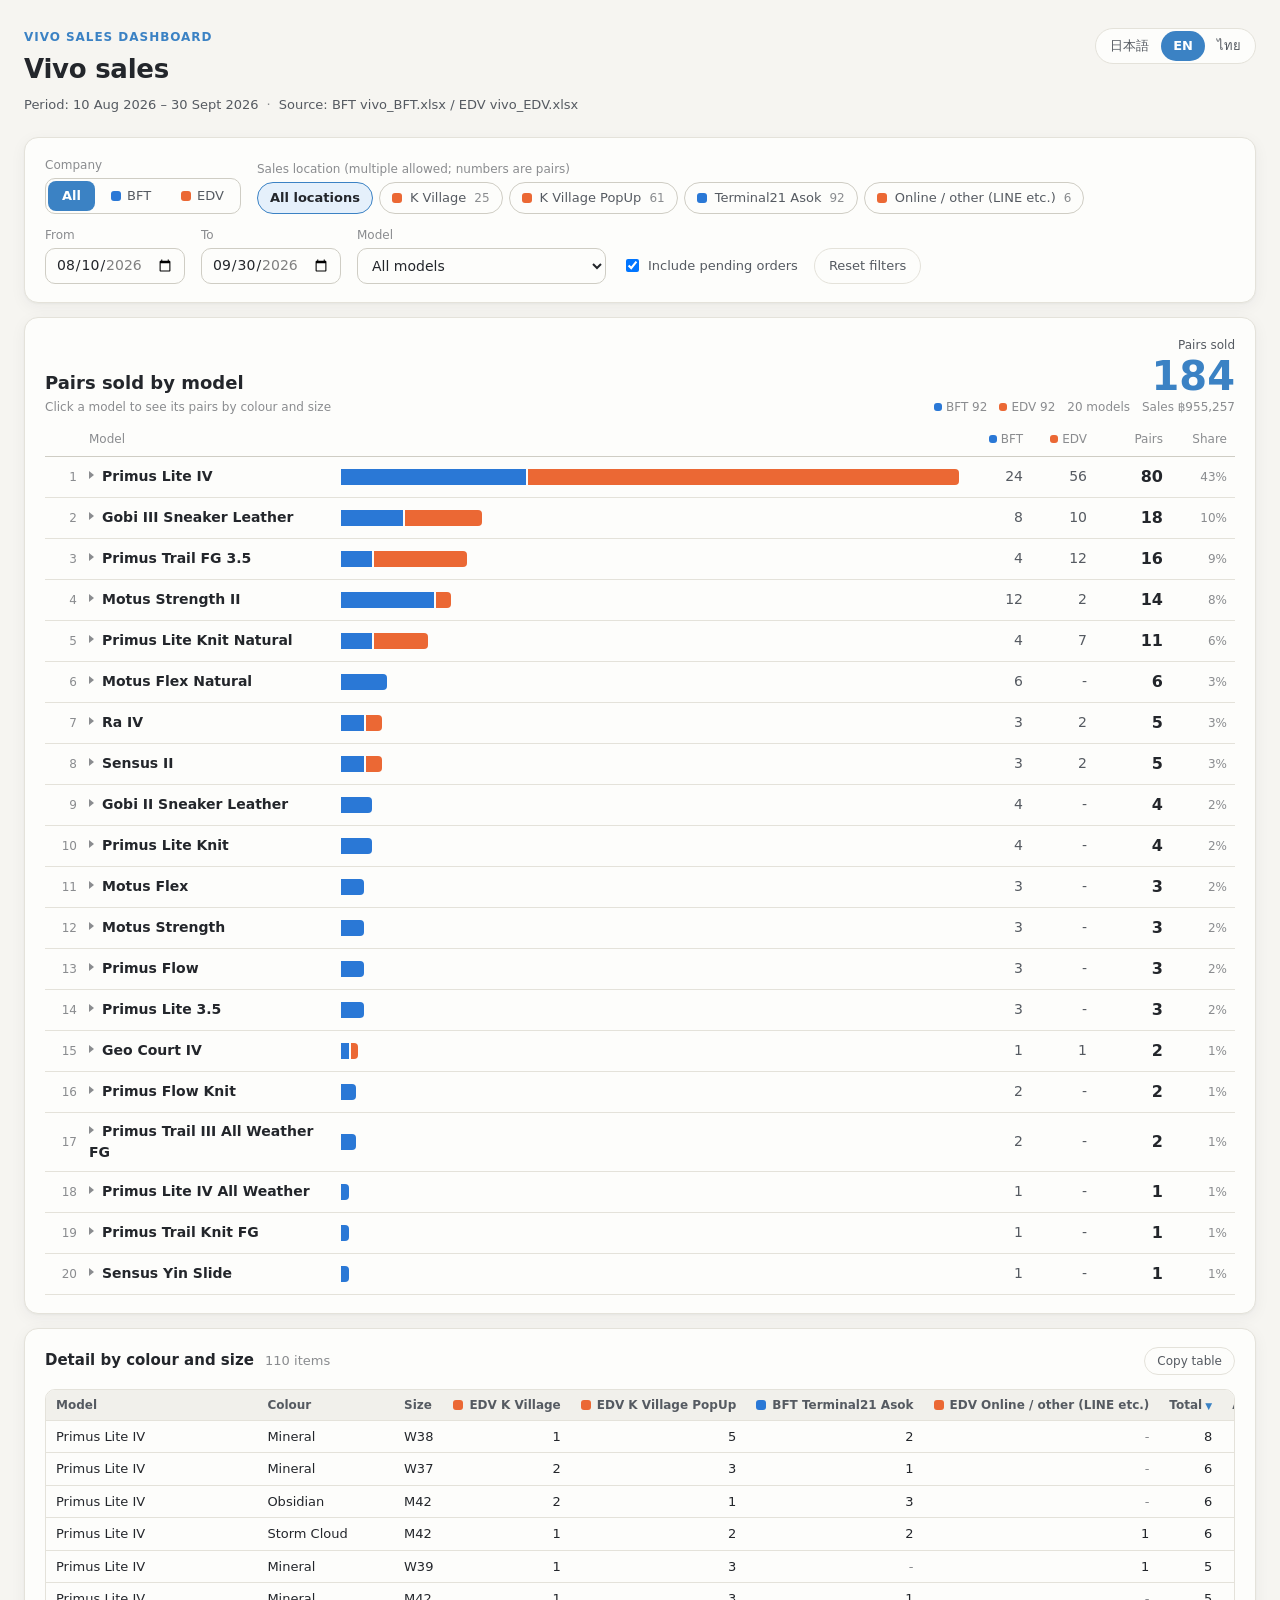
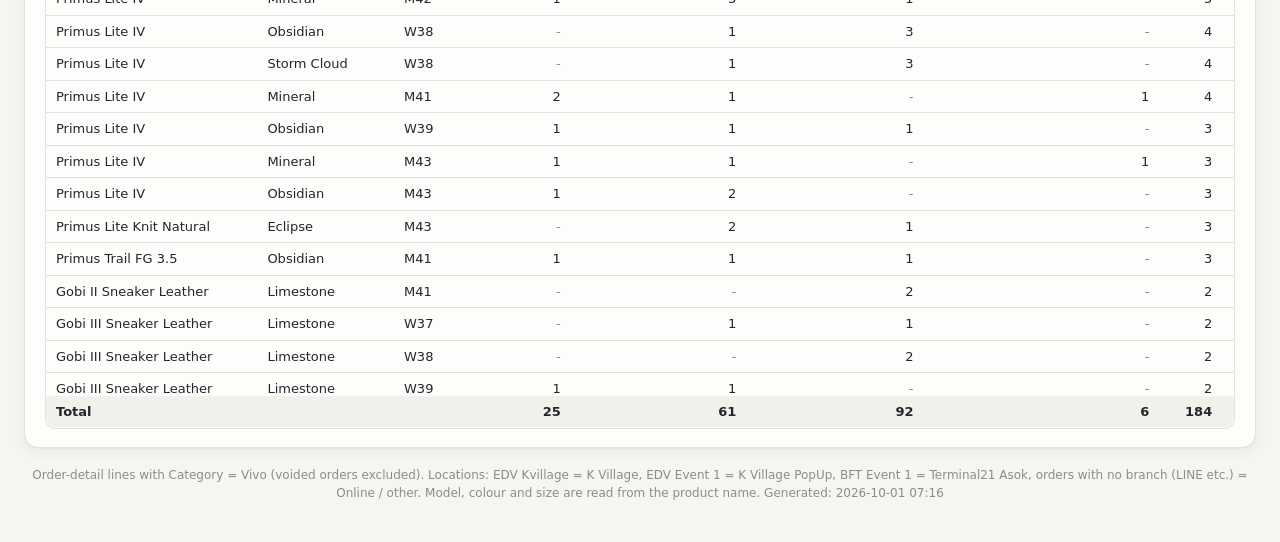
==== commit 1483d7c0: "Show colour × size breakdown when a model is clicked Clicking a model in "Pairs sold by model" opens" ====
--- a/site/index.html
+++ b/site/index.html
@@ -524,6 +524,26 @@
 .mrow.active { background: var(--accent-soft); }
 .mrow.mhead { cursor: default; font-size: 12px; color: var(--muted); padding-top: 0; border-bottom-color: var(--line-strong); }
 .mrow.mhead:hover { background: none; }
+.mchev { display: inline-block; width: 0; height: 0; margin-right: 8px; vertical-align: 2px;
+  border-left: 5px solid var(--muted); border-top: 4px solid transparent; border-bottom: 4px solid transparent; transition: transform .15s; }
+.mrow.open .mchev { transform: rotate(90deg); border-left-color: var(--accent); }
+.mrow.open { background: var(--accent-soft); border-bottom-color: transparent; }
+@media (prefers-reduced-motion: reduce) { .mchev { transition: none; } }
+
+/* モデルの内訳 (カラー × サイズ) */
+.mdetail { padding: 4px 8px 14px 44px; border-bottom: 1px solid var(--line); background: var(--accent-soft); }
+.mmatrix-wrap { overflow-x: auto; background: var(--surface); border: 1px solid var(--line); border-radius: 10px; }
+.mmatrix { border-collapse: collapse; font-size: 13px; min-width: 100%; }
+.mmatrix th, .mmatrix td { padding: 6px 10px; border-bottom: 1px solid var(--line); white-space: nowrap; text-align: left; }
+.mmatrix thead th { font-size: 12px; color: var(--ink-2); font-weight: 600; background: var(--surface-2); }
+.mmatrix tbody th { font-weight: 600; }
+.mmatrix .num { text-align: right; font-variant-numeric: tabular-nums; }
+.mmatrix tbody td.num:not(.tot):not(.zero) { background: color-mix(in srgb, var(--accent) calc(var(--h) * .35), transparent); }
+.mmatrix .tot { font-weight: 700; }
+.mmatrix tr > th:first-child { position: sticky; left: 0; z-index: 1; background: var(--surface); }
+.mmatrix thead tr > th:first-child, .mmatrix tfoot tr > th:first-child { background: var(--surface-2); }
+.mmatrix tfoot th, .mmatrix tfoot td { font-weight: 700; background: var(--surface-2); border-bottom: 0; }
+
 .mrank { color: var(--muted); font-size: 12px; text-align: right; font-variant-numeric: tabular-nums; }
 .mname { font-weight: 600; min-width: 0; overflow-wrap: anywhere; }
 .mbar { display: flex; gap: 2px; height: 16px; min-width: 0; }
@@ -566,6 +586,7 @@
   .mshare { display: none; }
   .mqty { font-size: 15px; }
   .mname { font-size: 13px; }
+  .mdetail { padding: 4px 4px 12px; }
   .mrow { gap: 4px 8px; padding: 8px 4px; }
 }
 
@@ -686,7 +707,7 @@
       "loc.online": "オンライン・その他 (LINE 等)",
       "kpi.qty": "販売数量（足）",
       "m.title": "モデル別の販売数量",
-      "m.hint": "行をクリックすると、そのモデルのカラー・サイズ別の明細を下に表示",
+      "m.hint": "モデル名をクリックすると、カラー × サイズの内訳を表示",
       "m.pairs": "足数",
       "m.share": "構成比",
       "m.models": "{n} モデル",
@@ -727,7 +748,7 @@
       "loc.online": "Online / other (LINE etc.)",
       "kpi.qty": "Pairs sold",
       "m.title": "Pairs sold by model",
-      "m.hint": "Click a row to see that model by colour and size below",
+      "m.hint": "Click a model to see its pairs by colour and size",
       "m.pairs": "Pairs",
       "m.share": "Share",
       "m.models": "{n} models",
@@ -768,7 +789,7 @@
       "loc.online": "ออนไลน์ / อื่นๆ (LINE ฯลฯ)",
       "kpi.qty": "จำนวนที่ขาย (คู่)",
       "m.title": "จำนวนที่ขายตามรุ่น",
-      "m.hint": "คลิกที่แถวเพื่อดูรายละเอียดสีและไซซ์ของรุ่นนั้นด้านล่าง",
+      "m.hint": "คลิกที่รุ่นเพื่อดูจำนวนตามสีและไซซ์",
       "m.pairs": "คู่",
       "m.share": "สัดส่วน",
       "m.models": "{n} รุ่น",
@@ -835,6 +856,7 @@
   let lines = [];        // {date, loc, co, type, order, model, color, size, qty, amount, pending}
   const state = { company: "", locs: new Set(), from: "", to: "", model: "", pending: true };
   let sort = { key: "total", dir: -1 };
+  const openModels = new Set();  // 内訳を開いているモデル
 
   const locName = (l) => (l.type === "online" && !l.name ? t("loc.online") : l.name);
   const locLabelHtml = (l) => `<span class="co">${l.company}</span>${esc(locName(l))}`;
@@ -919,17 +941,40 @@
     $("modelList").innerHTML = head + list.map((g, i) => {
       const segs = (cos.length ? COS : [state.company]).filter((c) => g[c] > 0)
         .map((c) => `<span class="mfill" data-co="${c}" style="width:${(g[c] / max) * 100}%"></span>`).join("");
-      return `<button type="button" class="mrow${state.model === g.model ? " active" : ""}" data-model="${esc(g.model)}">` +
-        `<span class="mrank">${i + 1}</span><span class="mname">${esc(g.model)}</span>` +
+      const open = openModels.has(g.model);
+      return `<button type="button" class="mrow${open ? " open" : ""}${state.model === g.model ? " active" : ""}" data-model="${esc(g.model)}" aria-expanded="${open}">` +
+        `<span class="mrank">${i + 1}</span><span class="mname"><span class="mchev" aria-hidden="true"></span>${esc(g.model)}</span>` +
         `<span class="mbar">${segs}</span>` +
         cos.map((c) => `<span class="mnum co-n">${g[c] ? fmt(g[c]) : "-"}</span>`).join("") +
-        `<span class="mnum mqty">${fmt(g.qty)}</span><span class="mnum mshare">${Math.round((g.qty / total) * 100)}%</span></button>`;
+        `<span class="mnum mqty">${fmt(g.qty)}</span><span class="mnum mshare">${Math.round((g.qty / total) * 100)}%</span></button>` +
+        (open ? modelDetail(rows.filter((r) => r.model === g.model)) : "");
     }).join("");
     $("modelList").querySelectorAll(".mrow[data-model]").forEach((b) => b.addEventListener("click", () => {
-      state.model = state.model === b.dataset.model ? "" : b.dataset.model;
-      $("fModel").value = state.model;
-      render();
+      const k = b.dataset.model;
+      if (openModels.has(k)) openModels.delete(k); else openModels.add(k);
+      renderModels(rows);
     }));
+  }
+
+  // モデルの内訳: カラー × サイズの足数 (行の合計 = カラー別、列の合計 = サイズ別)
+  function modelDetail(rows) {
+    const colors = new Map(), sizes = new Map(), cell = new Map();
+    rows.forEach((r) => {
+      const c = r.color || "-", z = r.size || "-";
+      colors.set(c, (colors.get(c) || 0) + r.qty);
+      sizes.set(z, (sizes.get(z) || 0) + r.qty);
+      cell.set(`${c}\t${z}`, (cell.get(`${c}\t${z}`) || 0) + r.qty);
+    });
+    const cs = [...colors.keys()].sort((a, b) => colors.get(b) - colors.get(a) || a.localeCompare(b));
+    const zs = [...sizes.keys()].sort(bySize);
+    const total = rows.reduce((s, r) => s + r.qty, 0);
+    const max = Math.max(...cell.values());
+    const td = (v) => (v ? `<td class="num" style="--h:${Math.round((v / max) * 100)}%">${fmt(v)}</td>` : `<td class="num zero"></td>`);
+    return `<div class="mdetail"><div class="mmatrix-wrap"><table class="mmatrix">` +
+      `<thead><tr><th>${esc(t("t.color"))} / ${esc(t("t.size"))}</th>${zs.map((z) => `<th class="num">${esc(z)}</th>`).join("")}<th class="num">${esc(t("t.total"))}</th></tr></thead>` +
+      `<tbody>${cs.map((c) => `<tr><th>${esc(c)}</th>${zs.map((z) => td(cell.get(`${c}\t${z}`) || 0)).join("")}<td class="num tot">${fmt(colors.get(c))}</td></tr>`).join("")}</tbody>` +
+      `<tfoot><tr><th>${esc(t("t.total"))}</th>${zs.map((z) => `<td class="num">${fmt(sizes.get(z))}</td>`).join("")}<td class="num tot">${fmt(total)}</td></tr></tfoot>` +
+      `</table></div></div>`;
   }
 
   /* ---------- 描画 ---------- */
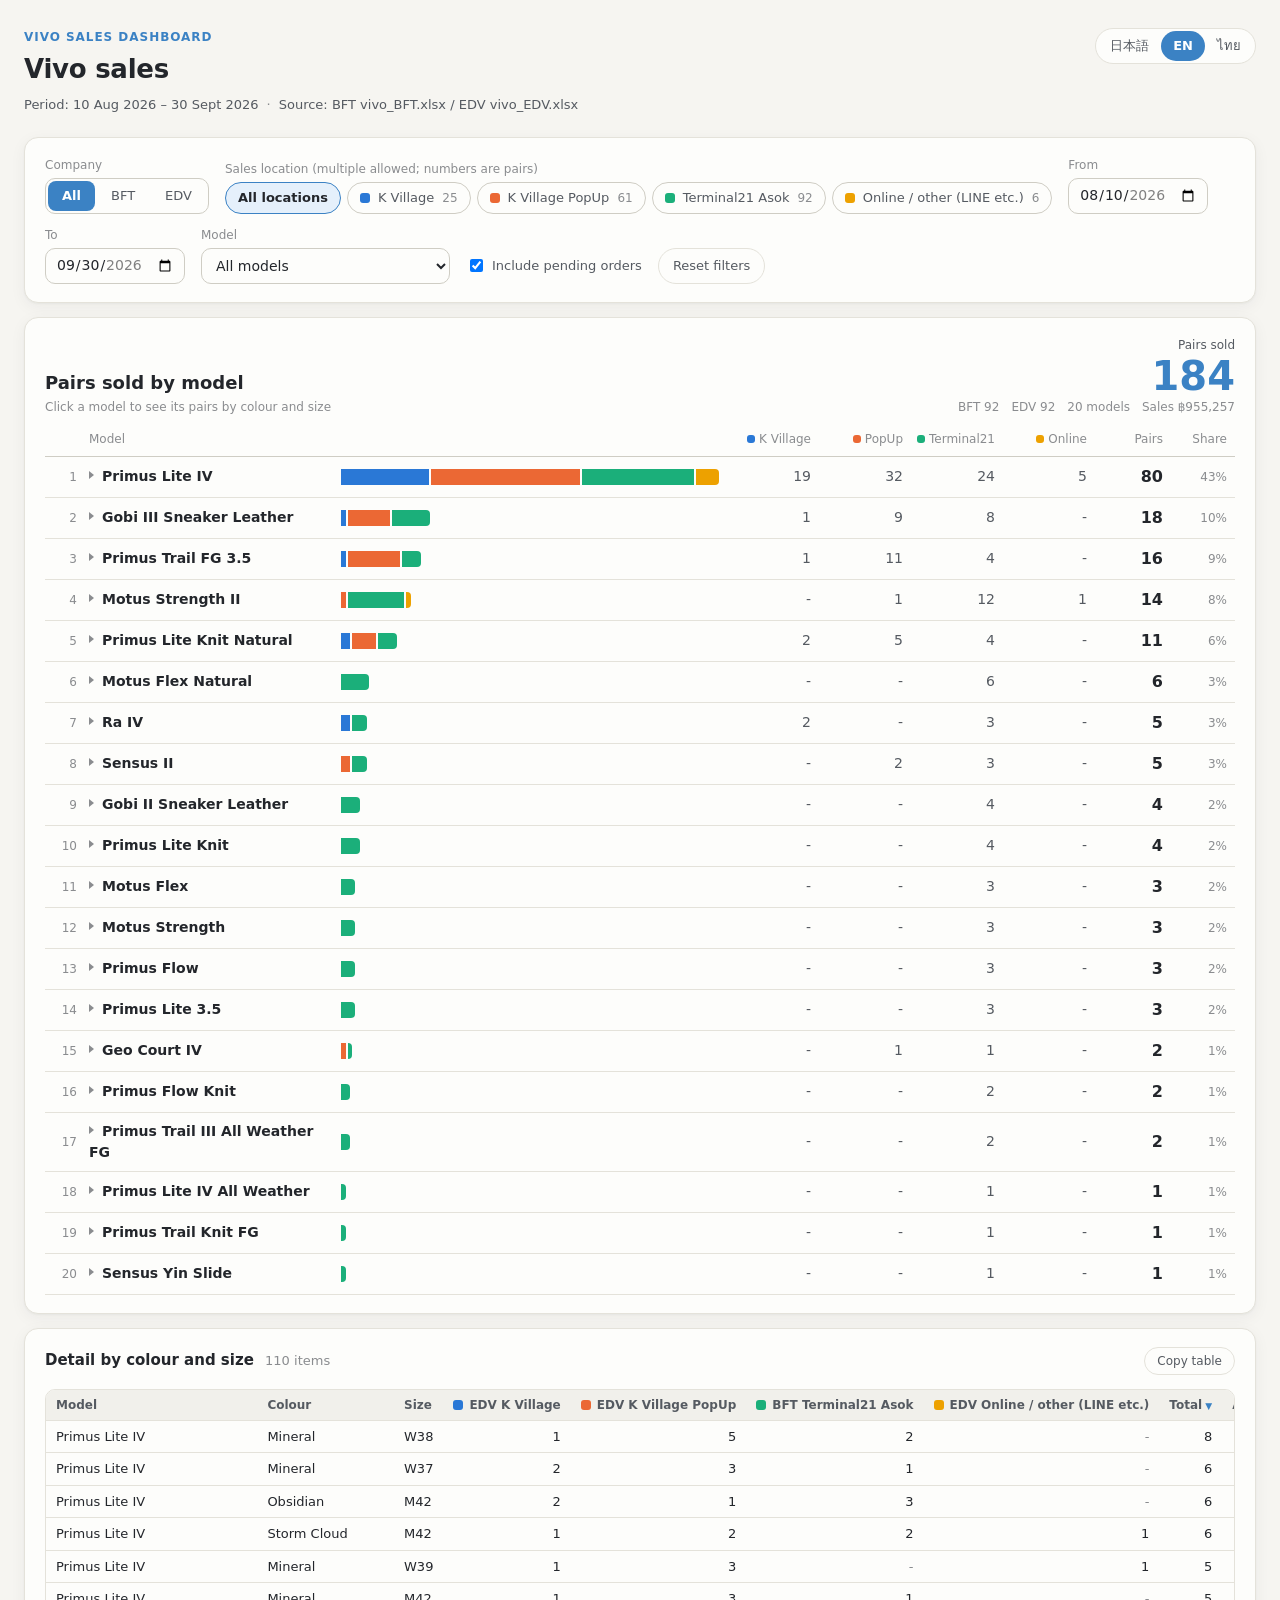
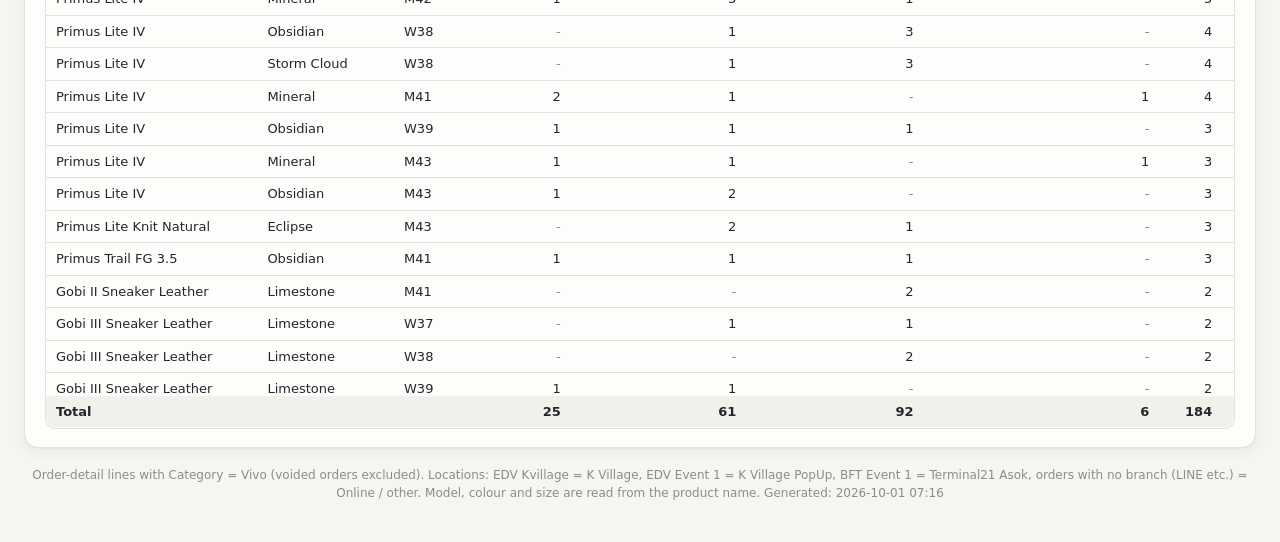
==== commit aae1fd24: "Color the model list by sales location instead of company K Village, K Village PopUp, Terminal21 Aso" ====
--- a/site/index.html
+++ b/site/index.html
@@ -460,15 +460,14 @@
 .recv-done li em { font-style: normal; font-weight: 700; }
 
 /* Vivo 販売ダッシュボード (vivo.html)。基本の配色・部品は style.css を使う */
-:root { --co-bft: #2a78d6; --co-edv: #eb6834; }
+/* 販売場所の色 (K Village / K Village PopUp / Terminal21 Asok / オンライン の順。並びは vivo.json の locations の順) */
+:root { --s1: #2a78d6; --s2: #eb6834; --s3: #1baf7a; --s4: #eda100; --s5: #e87ba4; --s6: #4a3aa7; }
 @media (prefers-color-scheme: dark) {
-  :root:not([data-theme="light"]) { --co-bft: #3987e5; --co-edv: #d95926; }
-}
-:root[data-theme="dark"] { --co-bft: #3987e5; --co-edv: #d95926; }
+  :root:not([data-theme="light"]) { --s1: #3987e5; --s2: #d95926; --s3: #199e70; --s4: #c98500; --s5: #d55181; --s6: #9085e9; }
+}
+:root[data-theme="dark"] { --s1: #3987e5; --s2: #d95926; --s3: #199e70; --s4: #c98500; --s5: #d55181; --s6: #9085e9; }
 
 .sw { display: inline-block; width: 10px; height: 10px; border-radius: 3px; margin-right: 6px; vertical-align: -1px; flex: none; }
-.sw[data-co="BFT"] { background: var(--co-bft); }
-.sw[data-co="EDV"] { background: var(--co-edv); }
 
 /* フィルター */
 .vf { margin-bottom: 14px; display: flex; flex-direction: column; gap: 14px; }
@@ -485,7 +484,6 @@
 }
 .seg button:hover { background: var(--surface-2); color: var(--ink); }
 .seg button[aria-pressed="true"] { background: var(--accent); color: #fff; font-weight: 600; }
-.seg button[aria-pressed="true"] .sw { box-shadow: 0 0 0 2px #fff; }
 .loc-chips { display: flex; flex-wrap: wrap; gap: 6px; }
 .loc-chip {
   display: inline-flex; align-items: center; gap: 2px; cursor: pointer; font-size: 13px;
@@ -513,12 +511,10 @@
 .mlist { display: flex; flex-direction: column; }
 .mrow {
   display: grid; align-items: center; gap: 4px 12px; width: 100%; text-align: left;
-  grid-template-columns: 24px minmax(150px, 240px) minmax(0, 1fr) repeat(var(--co-cols), 52px) 64px 52px;
+  grid-template-columns: 24px minmax(150px, 240px) minmax(0, 1fr) repeat(var(--co-cols), 80px) 64px 52px;
   padding: 8px 8px; border: 0; border-bottom: 1px solid var(--line); background: none; font-size: 14px; cursor: pointer; border-radius: 0;
 }
-.mlist.cols-2 { --co-cols: 2; }
-.mlist.cols-0 { --co-cols: 0; }
-.mlist.cols-0 .mrow { grid-template-columns: 24px minmax(150px, 240px) minmax(0, 1fr) 64px 52px; }
+.mlist { --co-cols: 0; }
 .mrow:hover { background: var(--surface-2); }
 .mrow:focus-visible { outline: 2px solid var(--accent); outline-offset: -2px; }
 .mrow.active { background: var(--accent-soft); }
@@ -549,10 +545,9 @@
 .mbar { display: flex; gap: 2px; height: 16px; min-width: 0; }
 .mfill { display: block; height: 100%; min-width: 3px; }
 .mfill:last-child { border-radius: 0 4px 4px 0; }
-.mfill[data-co="BFT"] { background: var(--co-bft); }
-.mfill[data-co="EDV"] { background: var(--co-edv); }
 .mnum { text-align: right; font-variant-numeric: tabular-nums; white-space: nowrap; }
 .mnum .sw { width: 8px; height: 8px; margin-right: 4px; vertical-align: 0; }
+.co-h { overflow: hidden; text-overflow: ellipsis; }
 .co-n { color: var(--ink-2); }
 .mqty { font-weight: 700; font-size: 16px; }
 .mshare { color: var(--muted); font-size: 12px; }
@@ -580,7 +575,10 @@
   .mtotal { text-align: left; }
   .mtotal-value { font-size: 32px; }
   /* スマホ: 棒はモデル名の下に全幅で表示し、割合列は省く */
-  .mrow, .mlist.cols-0 .mrow { grid-template-columns: 20px minmax(0, 1fr) repeat(var(--co-cols), 40px) 48px; }
+  .mrow { grid-template-columns: 20px minmax(0, 1fr) repeat(var(--co-cols), 30px) 40px; }
+  .co-n { font-size: 12px; }
+  .mrow.mhead .co-h { font-size: 0; }  /* 見出しは色の印だけ */
+  .mrow.mhead .co-h .sw { margin: 0; }
   .mbar { grid-column: 2 / -1; grid-row: 2; height: 10px; }
   .mrow.mhead .mbar, .mrow.mhead > span:nth-child(3) { display: none; }
   .mshare { display: none; }
@@ -615,8 +613,8 @@
           <span class="vf-label" data-i18n="f.company"></span>
           <div class="seg" id="segCompany">
             <button type="button" data-v="" data-i18n="all"></button>
-            <button type="button" data-v="BFT"><i class="sw" data-co="BFT"></i>BFT</button>
-            <button type="button" data-v="EDV"><i class="sw" data-co="EDV"></i>EDV</button>
+            <button type="button" data-v="BFT">BFT</button>
+            <button type="button" data-v="EDV">EDV</button>
           </div>
         </div>
         <div class="vf-group vf-locs">
@@ -681,6 +679,9 @@
   const esc = (s) => String(s).replace(/[&<>"']/g, (c) => ({ "&": "&amp;", "<": "&lt;", ">": "&gt;", '"': "&quot;", "'": "&#39;" }[c]));
   const fmt = (n) => Math.round(n).toLocaleString("en-US");
   const COS = ["BFT", "EDV"];
+  // 販売場所の色 (vivo.json の locations の順に --s1, --s2, ...)
+  let SLOT = {};
+  const sw = (id) => `<i class="sw" style="background:var(--s${(SLOT[id] ?? 0) + 1})"></i>`;
 
   /* ---------- 言語 (在庫ダッシュボードと同じ localStorage "lang") ---------- */
   const DICT = {
@@ -705,6 +706,7 @@
       "all.locs": "すべての場所",
       reset: "条件をリセット",
       "loc.online": "オンライン・その他 (LINE 等)",
+      "loc.onlineShort": "オンライン",
       "kpi.qty": "販売数量（足）",
       "m.title": "モデル別の販売数量",
       "m.hint": "モデル名をクリックすると、カラー × サイズの内訳を表示",
@@ -746,6 +748,7 @@
       "all.locs": "All locations",
       reset: "Reset filters",
       "loc.online": "Online / other (LINE etc.)",
+      "loc.onlineShort": "Online",
       "kpi.qty": "Pairs sold",
       "m.title": "Pairs sold by model",
       "m.hint": "Click a model to see its pairs by colour and size",
@@ -787,6 +790,7 @@
       "all.locs": "ทุกจุดขาย",
       reset: "ล้างตัวกรอง",
       "loc.online": "ออนไลน์ / อื่นๆ (LINE ฯลฯ)",
+      "loc.onlineShort": "ออนไลน์",
       "kpi.qty": "จำนวนที่ขาย (คู่)",
       "m.title": "จำนวนที่ขายตามรุ่น",
       "m.hint": "คลิกที่รุ่นเพื่อดูจำนวนตามสีและไซซ์",
@@ -860,6 +864,7 @@
 
   const locName = (l) => (l.type === "online" && !l.name ? t("loc.online") : l.name);
   const locLabelHtml = (l) => `<span class="co">${l.company}</span>${esc(locName(l))}`;
+  const shortLoc = (l) => (l.type === "online" && !l.name ? t("loc.onlineShort") : l.name.replace("Terminal21 Asok", "Terminal21").replace("K Village PopUp", "PopUp"));
   const locLabelText = (l) => `${l.company} ${locName(l)}`;
   const sizeKey = (s) => { const m = /^([A-Z]+)(\d+(?:\.\d+)?)$/.exec(s); return m ? [m[1], +m[2]] : [s, 0]; };
   const bySize = (a, b) => { const x = sizeKey(a), y = sizeKey(b); return x[0] < y[0] ? 1 : x[0] > y[0] ? -1 : x[1] - y[1]; }; // W → M の順
@@ -917,7 +922,7 @@
     $("locChips").innerHTML =
       `<button type="button" class="loc-chip all" data-id="" aria-pressed="${!anySel}">${esc(t("all.locs"))}</button>` +
       av.map((l) => `<button type="button" class="loc-chip" data-id="${esc(l.id)}" aria-pressed="${state.locs.has(l.id)}">` +
-        `<i class="sw" data-co="${l.company}" title="${l.company}"></i>${esc(locName(l))}<span class="n">${fmt(qty[l.id] || 0)}</span></button>`).join("");
+        `${sw(l.id)}${esc(locName(l))}<span class="n">${fmt(qty[l.id] || 0)}</span></button>`).join("");
   }
 
   /* ---------- モデル別の販売数量 (このダッシュボードの主役) ---------- */
@@ -925,27 +930,28 @@
     const m = new Map();
     rows.forEach((r) => {
       let g = m.get(r.model);
-      if (!g) m.set(r.model, (g = { model: r.model, qty: 0, BFT: 0, EDV: 0 }));
-      g.qty += r.qty; g[r.co] += r.qty;
+      if (!g) m.set(r.model, (g = { model: r.model, qty: 0, by: {} }));
+      g.qty += r.qty; g.by[r.loc] = (g.by[r.loc] || 0) + r.qty;
     });
     const list = [...m.values()].sort((a, b) => b.qty - a.qty || a.model.localeCompare(b.model));
     const total = list.reduce((s, g) => s + g.qty, 0);
-    // 会社で絞っているときは BFT / EDV の内訳列を出さない
-    const cos = state.company ? [] : COS;
-    $("modelList").className = `mlist cols-${cos.length}`;
+    // 販売のある販売場所ごとに色分けし、足数の列を出す (1 か所だけなら列は出さない)
+    const locs = data.locations.filter((l) => rows.some((r) => r.loc === l.id));
+    const cols = locs.length > 1 ? locs : [];
+    $("modelList").style.setProperty("--co-cols", cols.length);
     if (!list.length) { $("modelList").innerHTML = `<p class="empty-note">${esc(t("empty"))}</p>`; return; }
     const max = list[0].qty;
     const head = `<div class="mrow mhead" aria-hidden="true"><span></span><span>${esc(t("t.model"))}</span><span></span>` +
-      cos.map((c) => `<span class="mnum"><i class="sw" data-co="${c}"></i>${c}</span>`).join("") +
+      cols.map((l) => `<span class="mnum co-h" title="${esc(locName(l))}">${sw(l.id)}${esc(shortLoc(l))}</span>`).join("") +
       `<span class="mnum">${esc(t("m.pairs"))}</span><span class="mnum mshare">${esc(t("m.share"))}</span></div>`;
     $("modelList").innerHTML = head + list.map((g, i) => {
-      const segs = (cos.length ? COS : [state.company]).filter((c) => g[c] > 0)
-        .map((c) => `<span class="mfill" data-co="${c}" style="width:${(g[c] / max) * 100}%"></span>`).join("");
+      const segs = locs.filter((l) => g.by[l.id] > 0)
+        .map((l) => `<span class="mfill" style="width:${(g.by[l.id] / max) * 100}%;background:var(--s${SLOT[l.id] + 1})" title="${esc(locName(l))}: ${g.by[l.id]}"></span>`).join("");
       const open = openModels.has(g.model);
       return `<button type="button" class="mrow${open ? " open" : ""}${state.model === g.model ? " active" : ""}" data-model="${esc(g.model)}" aria-expanded="${open}">` +
         `<span class="mrank">${i + 1}</span><span class="mname"><span class="mchev" aria-hidden="true"></span>${esc(g.model)}</span>` +
         `<span class="mbar">${segs}</span>` +
-        cos.map((c) => `<span class="mnum co-n">${g[c] ? fmt(g[c]) : "-"}</span>`).join("") +
+        cols.map((l) => `<span class="mnum co-n">${g.by[l.id] ? fmt(g.by[l.id]) : "-"}</span>`).join("") +
         `<span class="mnum mqty">${fmt(g.qty)}</span><span class="mnum mshare">${Math.round((g.qty / total) * 100)}%</span></button>` +
         (open ? modelDetail(rows.filter((r) => r.model === g.model)) : "");
     }).join("");
@@ -993,7 +999,7 @@
     const models = new Set(base.map((r) => r.model)).size;
     $("kQty").textContent = fmt(qty);
     $("kQtyNote").innerHTML = (state.company ? [state.company] : COS)
-      .map((c) => `<span class="co-split"><i class="sw" data-co="${c}"></i>${c} ${fmt(base.reduce((s, r) => s + (r.co === c ? r.qty : 0), 0))}</span>`).join("") +
+      .map((c) => `<span class="co-split">${c} ${fmt(base.reduce((s, r) => s + (r.co === c ? r.qty : 0), 0))}</span>`).join("") +
       `<span class="co-split">${esc(t("m.models", { n: models }))}</span><span class="co-split">${esc(t("m.amount", { a: fmt(amt) }))}</span>`;
     renderModels(base);
 
@@ -1037,7 +1043,7 @@
 
     $("tCount").textContent = t("t.items", { n: items.length });
     $("tHead").innerHTML = `<tr>${cols.map((c) => `<th class="${c.num ? "num" : ""}" data-key="${esc(c.key)}"${sort.key === c.key ? ` aria-sort="${sort.dir > 0 ? "ascending" : "descending"}"` : ""}>` +
-      `${c.loc ? `<i class="sw" data-co="${c.loc.company}"></i>` : ""}${esc(c.label)}</th>`).join("")}</tr>`;
+      `${c.loc ? sw(c.loc.id) : ""}${esc(c.label)}</th>`).join("")}</tr>`;
     $("tBody").innerHTML = items.length
       ? items.map((it) => `<tr>${cols.map((c) => {
         const v = val(it, c.key);
@@ -1088,6 +1094,7 @@
     .then((d) => {
       data = d;
       LOC = Object.fromEntries(d.locations.map((l) => [l.id, l]));
+      SLOT = Object.fromEntries(d.locations.map((l, i) => [l.id, i % 6]));
       const ix = Object.fromEntries(d.fields.map((f, i) => [f, i]));
       lines = d.lines.map((x) => {
         const l = LOC[x[ix.loc]];
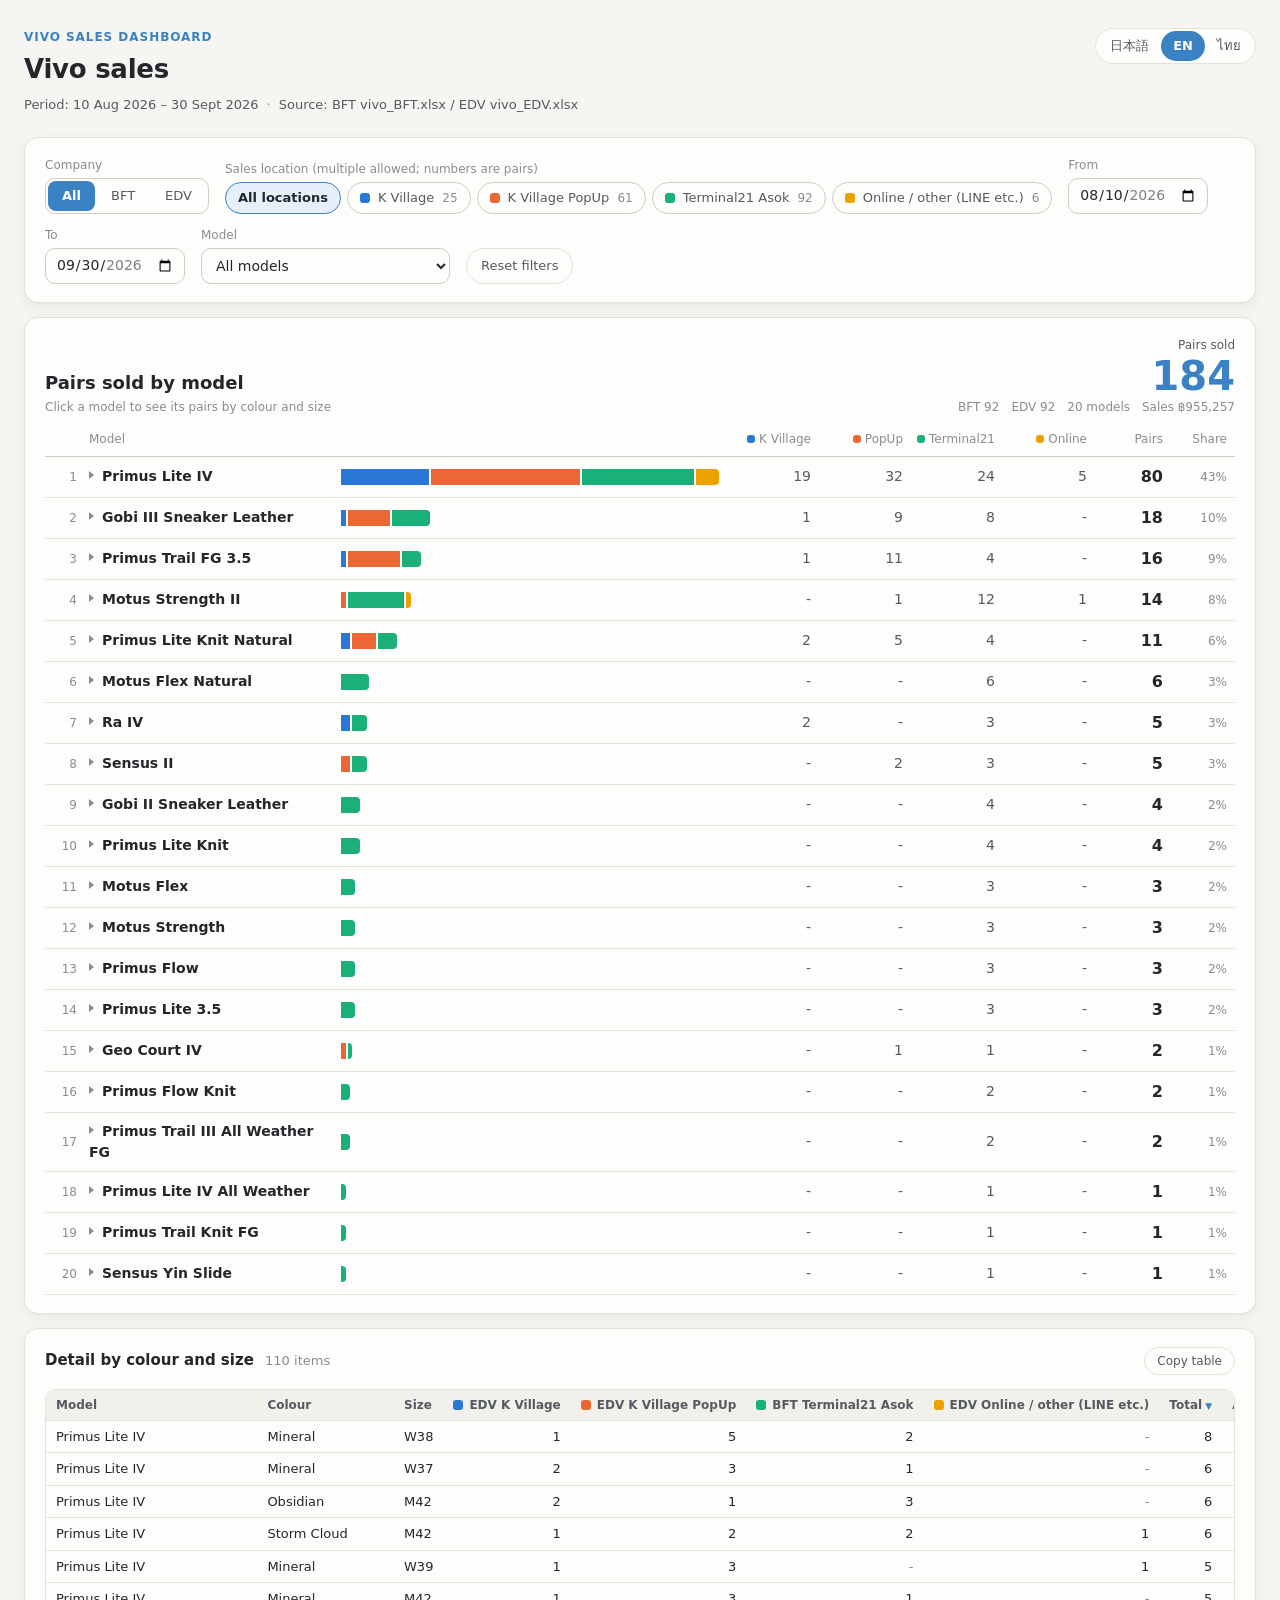
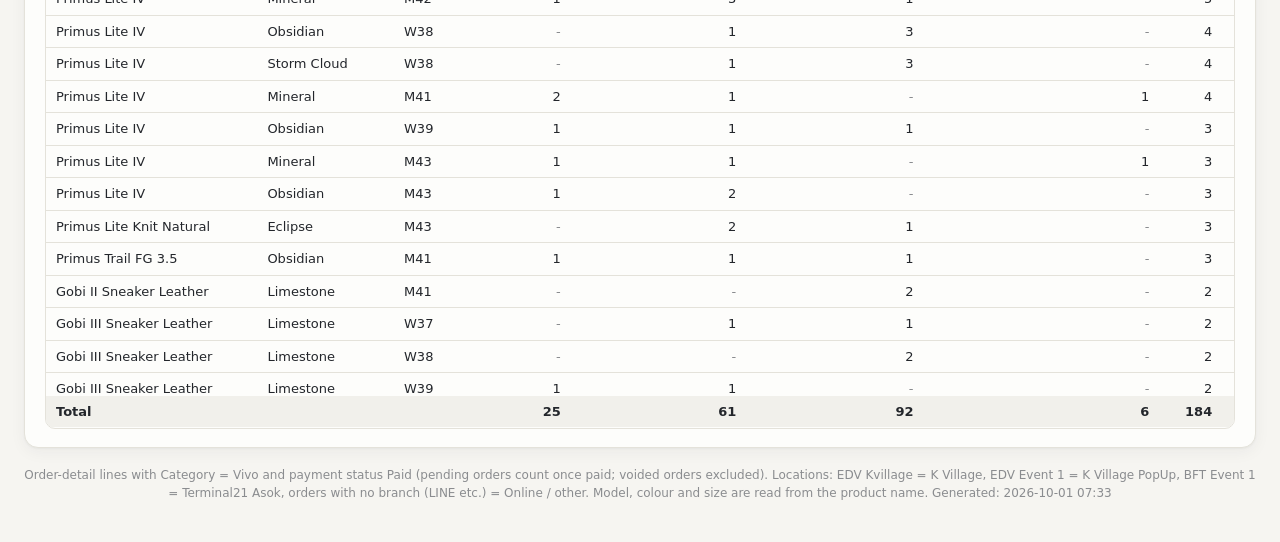
==== commit b08b40f0: "Count sales by payment status Paid and drop the pending toggle Lines are included when Payment statu" ====
--- a/site/index.html
+++ b/site/index.html
@@ -633,7 +633,6 @@
           <span class="vf-label" data-i18n="f.model"></span>
           <select id="fModel" class="vf-input"></select>
         </label>
-        <label class="check-toggle"><input type="checkbox" id="incPending" checked> <span data-i18n="f.pending"></span></label>
         <button id="reset" class="ghost" type="button" data-i18n="reset"></button>
       </div>
     </section>
@@ -671,7 +670,7 @@
 
     <footer class="foot" id="foot"></footer>
   </div>
-<script>window.VIVO_DATA = {"generated":"2026-10-01T07:16:16","sources":{"BFT":"vivo_BFT.xlsx","EDV":"vivo_EDV.xlsx"},"from":"2026-08-10","to":"2026-09-30","locations":[{"id":"EDV:Kvillage","company":"EDV","type":"store","wh":"Kvillage","name":"K Village"},{"id":"EDV:Event 1","company":"EDV","type":"event","wh":"Event 1","name":"K Village PopUp"},{"id":"BFT:Event 1","company":"BFT","type":"event","wh":"Event 1","name":"Terminal21 Asok"},{"id":"EDV:","company":"EDV","type":"online","wh":"","name":""}],"fields":["date","loc","order","model","color","size","qty","amount","status"],"lines":[["2026-08-10","EDV:Kvillage","R# RC-125-202608064","Primus Lite Knit Natural","Eclipse","M44",1,5491.0,""],["2026-08-13","EDV:Kvillage","R# RC-125-202608076","Primus Lite IV","Mineral","M43",1,4947.0,""],["2026-08-17","EDV:","TX202608089","Primus Lite IV","Mineral","W36",1,5100.0,"pending"],["2026-08-19","EDV:Kvillage","R# RC-125-202608106","Primus Lite IV","Mineral","W37",1,4947.0,""],["2026-08-20","EDV:Kvillage","R# RC-125-202608118","Primus Lite Knit Natural","Eclipse","M45",1,5606.6,""],["2026-08-21","EDV:","TX202608103","Primus Lite IV","Mineral","W39",1,5100.0,"pending"],["2026-08-21","EDV:Kvillage","R# RC-125-202608122","Primus Lite IV","Obsidian","M44",1,4947.0,""],["2026-08-22","EDV:Kvillage","R# RC-125-202608129","Gobi III Sneaker Leather","Limestone","W39",1,5690.5,""],["2026-08-22","EDV:Kvillage","R# RC-125-202608129","Primus Lite IV","Mineral","W39",1,4845.0,""],["2026-08-22","EDV:Kvillage","R# RC-125-202608134","Primus Lite IV","Obsidian","W36",1,4845.0,""],["2026-08-23","EDV:Kvillage","R# RC-125-202608146","Primus Lite IV","Obsidian","M42",1,4947.0,""],["2026-08-24","EDV:Kvillage","R# RC-125-202608151","Primus Lite IV","Mineral","W37",1,4845.0,""],["2026-08-28","EDV:Kvillage","R# RC-125-202608180","Primus Lite IV","Obsidian","M41",1,4845.0,""],["2026-08-29","EDV:Kvillage","R# RC-125-202608189","Primus Lite IV","Storm Cloud","M42",1,4947.0,""],["2026-08-31","EDV:Kvillage","R# RC-125-202608200","Primus Lite IV","Obsidian","M43",1,4947.0,""],["2026-08-31","EDV:Kvillage","R# RC-125-202608203","Primus Lite IV","Mineral","W38",1,4947.0,""],["2026-08-31","EDV:Kvillage","R# RC-125-202608204","Primus Lite IV","Mineral","M42",1,4947.0,""],["2026-09-01","EDV:Kvillage","R# RC-125-202609007","Primus Lite IV","Mineral","M41",1,4947.0,""],["2026-09-02","EDV:Kvillage","R# RC-125-202609014","Primus Lite IV","Mineral","M41",1,4845.0,""],["2026-09-02","EDV:Kvillage","R# RC-125-202609014","Primus Lite IV","Obsidian","M41",1,4845.0,""],["2026-09-04","EDV:Kvillage","R# RC-125-202609022","Primus Lite IV","Mineral","M45",1,4947.0,""],["2026-09-05","EDV:Kvillage","R# RC-125-202609026","Ra IV","Obsidian","M42",1,5276.8,""],["2026-09-05","EDV:Kvillage","R# RC-125-202609027","Primus Trail FG 3.5","Obsidian","M41",1,6159.5,""],["2026-09-06","EDV:Kvillage","R# RC-125-202609036","Primus Lite IV","Obsidian","M42",1,4947.0,""],["2026-09-06","EDV:Kvillage","R# RC-125-202609037","Ra IV","Obsidian","M40",1,5276.8,""],["2026-09-06","EDV:Kvillage","R# RC-125-202609038","Primus Lite IV","Obsidian","W40",1,4947.0,""],["2026-09-06","EDV:Kvillage","R# RC-125-202609041","Primus Lite IV","Obsidian","W39",1,4947.0,""],["2026-09-07","EDV:Event 1","R# TX-145-202609004","Primus Trail FG 3.5","Obsidian","M41",1,5715.0,""],["2026-09-07","EDV:Event 1","R# TX-145-202609005","Primus Lite IV","Mineral","W39",1,4590.0,""],["2026-09-09","EDV:Event 1","R# TX-145-202609010","Geo Court IV","Bright White","W39",1,5508.0,""],["2026-09-09","EDV:Event 1","R# TX-145-202609010","Primus Lite IV","Obsidian","W39",1,4590.0,""],["2026-09-09","EDV:Event 1","R# TX-145-202609010","Primus Lite IV","Storm Cloud","W39",1,4590.0,""],["2026-09-09","EDV:Event 1","R# TX-145-202609011","Primus Lite Knit Natural","Eclipse","W37",1,5202.0,""],["2026-09-09","EDV:Event 1","R# TX-145-202609012","Primus Lite IV","Obsidian","W38",1,4590.0,""],["2026-09-09","EDV:Event 1","R# TX-145-202609012","Primus Lite IV","Storm Cloud","M44",1,4590.0,""],["2026-09-09","EDV:Event 1","R# TX-145-202609012","Primus Lite IV","Storm Cloud","W38",1,4590.0,""],["2026-09-09","EDV:Event 1","R# TX-145-202609013","Primus Lite IV","Mineral","M44",1,4590.0,""],["2026-09-10","EDV:","TIV-202609005","Primus Lite IV","Storm Cloud","M42",1,3060.0,"pending"],["2026-09-10","EDV:Event 1","R# TX-145-202609014","Primus Lite IV","Obsidian","M43",1,4590.0,""],["2026-09-10","EDV:Event 1","R# TX-145-202609019","Primus Lite IV","Mineral","W39",1,4590.0,""],["2026-09-10","EDV:Event 1","R# TX-145-202609022","Primus Lite IV","Mineral","W40",1,4590.0,""],["2026-09-10","EDV:Event 1","R# TX-145-202609023","Primus Lite IV","Mineral","W39",1,4590.0,""],["2026-09-11","EDV:Event 1","R# TX-145-202609024","Primus Lite IV","Mineral","M40",1,4590.0,""],["2026-09-11","EDV:Event 1","R# TX-145-202609025","Primus Lite IV","Mineral","W37",1,4590.0,""],["2026-09-12","EDV:Event 1","R# TX-145-202609029","Gobi III Sneaker Leather","Obsidian","W37",1,5391.0,""],["2026-09-12","EDV:Event 1","R# TX-145-202609030","Primus Lite IV","Mineral","M41",1,4590.0,""],["2026-09-12","EDV:Event 1","R# TX-145-202609031","Primus Lite Knit Natural","Eclipse","M43",1,5202.0,""],["2026-09-12","EDV:Event 1","R# TX-145-202609032","Primus Lite IV","Mineral","W37",1,4590.0,""],["2026-09-12","EDV:Event 1","R# TX-145-202609033","Gobi III Sneaker Leather","Limestone","M41",1,5391.0,""],["2026-09-13","EDV:Event 1","R# TX-145-202609036","Gobi III Sneaker Leather","Limestone","M43",1,5391.0,""],["2026-09-13","EDV:Event 1","R# TX-145-202609036","Primus Lite IV","Mineral","W38",1,4590.0,""],["2026-09-13","EDV:Event 1","R# TX-145-202609037","Primus Lite IV","Mineral","M44",1,4590.0,""],["2026-09-13","EDV:Event 1","R# TX-145-202609039","Primus Lite IV","Obsidian","W40",1,4590.0,""],["2026-09-13","EDV:Event 1","R# TX-145-202609040","Primus Lite IV","Mineral","W38",1,4590.0,""],["2026-09-13","EDV:Event 1","R# TX-145-202609043","Sensus II","Tan","M44",1,5508.0,""],["2026-09-13","EDV:Event 1","R# TX-145-202609044","Primus Lite IV","Mineral","M42",1,4590.0,""],["2026-09-14","EDV:Event 1","R# TX-145-202609046","Primus Lite IV","Mineral","M42",1,4590.0,""],["2026-09-14","EDV:Event 1","R# TX-145-202609048","Gobi III Sneaker Leather","Obsidian","W38",1,5391.0,""],["2026-09-15","BFT:Event 1","RC-12-202609048","Primus Lite IV","Storm Cloud","W37",1,4590.0,""],["2026-09-15","BFT:Event 1","RC-12-202609052","Gobi II Sneaker Leather","Limestone","W36",1,4792.0,""],["2026-09-15","BFT:Event 1","RC-12-202609052","Primus Trail FG 3.5","Obsidian","W36",1,5715.0,""],["2026-09-15","BFT:Event 1","RC-12-202609052","Primus Trail FG 3.5","Silver Birch","W36",1,5715.0,""],["2026-09-15","BFT:Event 1","RC-12-202609053","Primus Trail FG 3.5","Obsidian","M41",1,5715.0,""],["2026-09-15","BFT:Event 1","RC-12-202609056","Sensus Yin Slide","Obsidian","W39",1,4437.0,""],["2026-09-15","BFT:Event 1","RC-12-202609057","Primus Lite IV","Obsidian","M42",1,4590.0,""],["2026-09-15","BFT:Event 1","RC-12-202609059","Gobi III Sneaker Leather","Limestone","M42",1,5391.0,""],["2026-09-15","EDV:","TIV-202609004","Motus Strength II","Eclipse","M41",1,4488.0,"pending"],["2026-09-15","EDV:Event 1","R# TX-145-202609049","Gobi III Sneaker Leather","Limestone","M42",1,5391.0,""],["2026-09-15","EDV:Event 1","R# TX-145-202609049","Primus Trail FG 3.5","Obsidian","M43",1,5715.0,""],["2026-09-16","BFT:Event 1","RC-12-202609060","Gobi III Sneaker Leather","Limestone","W38",1,5391.0,""],["2026-09-16","BFT:Event 1","RC-12-202609061","Primus Lite IV","Mineral","W37",1,4590.0,""],["2026-09-16","BFT:Event 1","RC-12-202609066","Primus Lite IV","Storm Cloud","W38",1,4590.0,""],["2026-09-16","BFT:Event 1","RC-12-202609068","Ra IV","Obsidian","M43",1,4896.0,""],["2026-09-16","BFT:Event 1","RC-12-202609068","Sensus II","Tan","M43",1,5508.0,""],["2026-09-16","EDV:Event 1","R# TX-145-202609051","Primus Lite Knit Natural","Eclipse","M41",1,5202.0,""],["2026-09-16","EDV:Event 1","R# TX-145-202609052","Primus Lite IV","Obsidian","M42",1,4590.0,""],["2026-09-16","EDV:Event 1","R# TX-145-202609053","Primus Lite IV","Mineral","M42",1,4590.0,""],["2026-09-17","BFT:Event 1","RC-12-202609074","Primus Lite IV","Storm Cloud","W36",1,4590.0,""],["2026-09-17","BFT:Event 1","RC-12-202609077","Primus Lite IV","Mineral","W38",1,4590.0,""],["2026-09-17","BFT:Event 1","RC-12-202609078","Gobi III Sneaker Leather","Limestone","W38",1,5391.0,""],["2026-09-17","BFT:Event 1","RC-12-202609079","Primus Lite 3.5","Mineral","W35",1,4080.0,""],["2026-09-17","BFT:Event 1","RC-12-202609080","Primus Lite IV","Obsidian","W37",1,4590.0,""],["2026-09-17","BFT:Event 1","RC-12-202609080","Primus Lite IV","Storm Cloud","W37",1,4590.0,""],["2026-09-17","BFT:Event 1","RC-12-202609080","Primus Lite IV","Storm Cloud","W39",1,4590.0,""],["2026-09-17","BFT:Event 1","RC-12-202609087","Motus Strength","Obsidian/Grey","M40",1,5712.0,""],["2026-09-17","BFT:Event 1","RC-12-202609089","Motus Strength II","Storm Cloud","W38",1,6732.0,""],["2026-09-17","BFT:Event 1","RC-12-202609091","Motus Strength II","Skyway","M43",1,6732.0,""],["2026-09-17","EDV:Event 1","R# TX-145-202609057","Sensus II","Tan","M41",1,5508.0,""],["2026-09-18","BFT:Event 1","RC-12-202609092","Primus Lite IV","Obsidian","W38",1,4590.0,""],["2026-09-18","BFT:Event 1","RC-12-202609094","Primus Trail FG 3.5","Obsidian","M44",1,5715.0,""],["2026-09-18","BFT:Event 1","RC-12-202609098","Primus Lite IV","Mineral","W38",1,4590.0,""],["2026-09-18","BFT:Event 1","RC-12-202609099","Gobi III Sneaker Leather","Triple Obsidian","M42",1,5391.0,""],["2026-09-18","BFT:Event 1","RC-12-202609102","Primus Flow","Coconut","M45",1,5304.0,""],["2026-09-18","EDV:Event 1","R# TX-145-202609059","Primus Lite IV","Obsidian","M43",1,4590.0,""],["2026-09-19","BFT:Event 1","RB-202609004","Ra IV","Obsidian","M43",1,4896.0,""],["2026-09-19","BFT:Event 1","RB-202609005","Primus Lite IV","Storm Cloud","M41",1,4590.0,""],["2026-09-19","BFT:Event 1","RC-12-202609104","Motus Flex Natural","Sand","W37",1,6120.0,""],["2026-09-19","BFT:Event 1","RC-12-202609105","Motus Flex Natural","Sand","W37",1,6120.0,""],["2026-09-19","BFT:Event 1","RC-12-202609111","Primus Lite IV All Weather","Obsidian","W35",1,5508.0,""],["2026-09-19","BFT:Event 1","RC-12-202609116","Primus Trail Knit FG","Obsidian","W36",1,5661.0,""],["2026-09-19","EDV:","TIV-202609003","Primus Lite IV","Mineral","M41",1,5100.0,"pending"],["2026-09-19","EDV:Event 1","R# TX-145-202609063","Gobi III Sneaker Leather","Limestone","W37",1,5391.0,""],["2026-09-19","EDV:Event 1","R# TX-145-202609063","Primus Trail FG 3.5","Insignia Blue","W37",1,6350.0,""],["2026-09-19","EDV:Event 1","R# TX-145-202609064","Gobi III Sneaker Leather","Limestone","W36",1,5391.0,""],["2026-09-19","EDV:Event 1","R# TX-145-202609066","Primus Trail FG 3.5","Obsidian","W38",1,5715.0,""],["2026-09-19","EDV:Event 1","R# TX-145-202609067","Primus Trail FG 3.5","Obsidian","M42",1,5715.0,""],["2026-09-19","EDV:Event 1","R# TX-145-202609068","Primus Lite IV","Mineral","W38",1,4590.0,""],["2026-09-19","EDV:Event 1","R# TX-145-202609069","Motus Strength II","Storm Cloud","M42",1,6732.0,""],["2026-09-19","EDV:Event 1","R# TX-145-202609070","Primus Trail FG 3.5","Mineral","M45",1,5715.0,""],["2026-09-19","EDV:Event 1","R# TX-145-202609073","Gobi III Sneaker Leather","Limestone","M44",1,5391.0,""],["2026-09-19","EDV:Event 1","R# TX-145-202609073","Primus Lite IV","Storm Cloud","M44",1,4590.0,""],["2026-09-20","BFT:Event 1","RC-12-202609120","Primus Lite IV","Obsidian","W39",1,4590.0,""],["2026-09-20","BFT:Event 1","RC-12-202609121","Primus Lite IV","Storm Cloud","M43",1,4590.0,""],["2026-09-20","BFT:Event 1","RC-12-202609122","Motus Strength II","Eclipse","M43",1,6732.0,""],["2026-09-20","BFT:Event 1","RC-12-202609122","Primus Lite Knit Natural","Eclipse","M43",1,5202.0,""],["2026-09-20","BFT:Event 1","RC-12-202609123","Primus Flow Knit","Chocolate Truffle","M43",1,5202.0,""],["2026-09-20","BFT:Event 1","RC-12-202609128","Motus Strength","Dusty Rose","W39",1,5712.0,""],["2026-09-20","BFT:Event 1","RC-12-202609132","Gobi III Sneaker Leather","Limestone","M43",1,5391.0,""],["2026-09-20","BFT:Event 1","RC-12-202609138","Primus Lite IV","Storm Cloud","W38",1,4590.0,""],["2026-09-20","BFT:Event 1","RC-12-202609138","Primus Trail III All Weather FG","Obsidian","W38",1,5724.0,""],["2026-09-20","BFT:Event 1","RC-12-202609138","Ra IV","Obsidian","M42",1,4896.0,""],["2026-09-20","EDV:Event 1","R# TX-145-202609074","Primus Trail FG 3.5","Obsidian","W39",1,5715.0,""],["2026-09-20","EDV:Event 1","R# TX-145-202609075","Primus Trail FG 3.5","Obsidian","M40",1,5715.0,""],["2026-09-20","EDV:Event 1","R# TX-145-202609076","Primus Lite IV","Mineral","M43",1,4590.0,""],["2026-09-21","BFT:Event 1","RC-12-202609139","Primus Lite Knit Natural","Eclipse","W38",1,5202.0,""],["2026-09-21","BFT:Event 1","RC-12-202609141","Primus Lite IV","Obsidian","M42",1,4590.0,""],["2026-09-21","BFT:Event 1","RC-12-202609142","Primus Lite IV","Storm Cloud","M41",1,4590.0,""],["2026-09-21","BFT:Event 1","RC-12-202609146","Primus Lite Knit Natural","Eclipse","W38",1,5202.0,""],["2026-09-21","BFT:Event 1","RC-12-202609147","Motus Strength II","Eclipse","W38",1,6732.0,""],["2026-09-21","EDV:Event 1","R# TX-145-202609082","Primus Lite IV","Mineral","W37",1,4590.0,""],["2026-09-22","BFT:Event 1","RC-12-202609151","Primus Trail III All Weather FG","Obsidian","M45",1,5724.0,""],["2026-09-22","BFT:Event 1","RC-12-202609152","Primus Lite IV","Storm Cloud","M42",1,4590.0,""],["2026-09-22","BFT:Event 1","RC-12-202609155","Motus Strength II","Skyway","M41",1,6732.0,""],["2026-09-22","BFT:Event 1","RC-12-202609157","Primus Lite IV","Storm Cloud","W38",1,4590.0,""],["2026-09-22","BFT:Event 1","RC-12-202609159","Gobi III Sneaker Leather","Limestone","W37",1,5391.0,""],["2026-09-22","BFT:Event 1","RC-12-202609161","Primus Lite 3.5","Midnight","W36",1,4080.0,""],["2026-09-22","EDV:Event 1","R# TX-145-202609084","Primus Lite Knit Natural","Eclipse","M43",1,5202.0,""],["2026-09-23","BFT:Event 1","RC-12-202609165","Motus Flex","Obsidian","W36",1,6120.0,""],["2026-09-23","EDV:Event 1","R# TX-145-202609086","Primus Lite IV","Storm Cloud","M42",1,4590.0,""],["2026-09-24","BFT:Event 1","RC-12-202609167","Gobi II Sneaker Leather","Limestone","M45",1,4792.0,""],["2026-09-24","BFT:Event 1","RC-12-202609171","Motus Flex Natural","Sand","W38",1,6120.0,""],["2026-09-24","BFT:Event 1","RC-12-202609172","Gobi III Sneaker Leather","Triple Obsidian","M44",1,5391.0,""],["2026-09-24","BFT:Event 1","RC-12-202609173","Motus Strength II","Eclipse","M43",1,6732.0,""],["2026-09-24","BFT:Event 1","RC-12-202609175","Primus Lite IV","Storm Cloud","M42",1,4590.0,""],["2026-09-24","BFT:Event 1","RC-12-202609176","Motus Strength","Bright White/Grey","W40",1,5712.0,""],["2026-09-25","BFT:Event 1","RC-12-202609179","Motus Strength II","Eclipse","M46",1,6732.0,""],["2026-09-25","BFT:Event 1","RC-12-202609180","Motus Flex Natural","Sand","W38",1,6120.0,""],["2026-09-25","BFT:Event 1","RC-12-202609181","Primus Lite IV","Obsidian","W38",1,4590.0,""],["2026-09-25","BFT:Event 1","RC-12-202609183","Primus Lite Knit Natural","Eclipse","M42",1,5202.0,""],["2026-09-25","BFT:Event 1","RC-12-202609185","Motus Flex","Spacedye","W35",1,6120.0,""],["2026-09-25","BFT:Event 1","RC-12-202609193","Gobi II Sneaker Leather","Limestone","M41",1,4792.0,""],["2026-09-26","BFT:Event 1","RC-12-202609197","Motus Strength II","Storm Cloud","M44",1,6732.0,""],["2026-09-26","BFT:Event 1","RC-12-202609197","Primus Flow Knit","Chocolate Truffle","M44",1,5202.0,""],["2026-09-26","BFT:Event 1","RC-12-202609198","Primus Lite IV","Obsidian","M42",1,4590.0,""],["2026-09-26","BFT:Event 1","RC-12-202609200","Primus Flow","Dark Shadow","W39",1,5304.0,""],["2026-09-26","BFT:Event 1","RC-12-202609206","Primus Lite Knit","Bright White","M41",1,5202.0,""],["2026-09-26","BFT:Event 1","RC-12-202609207","Motus Flex Natural","Sand","W36",1,6120.0,""],["2026-09-26","EDV:Event 1","R# TX-145-202609088","Primus Trail FG 3.5","Obsidian","M45",1,5715.0,""],["2026-09-26","EDV:Event 1","R# TX-145-202609089","Primus Lite IV","Mineral","W38",1,4590.0,""],["2026-09-26","EDV:Event 1","R# TX-145-202609089","Primus Lite Knit Natural","Eclipse","M44",1,5202.0,""],["2026-09-26","EDV:Event 1","R# TX-145-202609094","Primus Lite IV","Mineral","W38",1,4590.0,""],["2026-09-26","EDV:Event 1","R# TX-145-202609096","Gobi III Sneaker Leather","Limestone","W39",1,5391.0,""],["2026-09-27","BFT:Event 1","RC-12-202609216","Motus Flex","Obsidian","W37",1,6120.0,""],["2026-09-27","BFT:Event 1","RC-12-202609219","Primus Flow","Dark Shadow","M40",1,5304.0,""],["2026-09-27","BFT:Event 1","RC-12-202609228","Motus Strength II","Storm Cloud","M43",1,6732.0,""],["2026-09-27","EDV:","TIV-202609006","Primus Lite IV","Mineral","M43",1,5100.0,"pending"],["2026-09-28","BFT:Event 1","RC-12-202609240","Gobi II Sneaker Leather","Limestone","M41",1,4792.0,""],["2026-09-28","BFT:Event 1","RC-12-202609240","Primus Lite Knit","Bright White","M41",1,5202.0,""],["2026-09-28","BFT:Event 1","RC-12-202609240","Sensus II","Tan","M41",1,5508.0,""],["2026-09-28","BFT:Event 1","RC-12-202609246","Primus Lite 3.5","Mineral","W36",1,4080.0,""],["2026-09-28","EDV:Event 1","R# TX-145-202609098","Primus Lite IV","Storm Cloud","M42",1,4590.0,""],["2026-09-28","EDV:Event 1","R# TX-145-202609100","Primus Trail FG 3.5","Mineral","M44",1,5715.0,""],["2026-09-29","BFT:Event 1","RC-12-202609247","Primus Lite IV","Obsidian","W38",1,4590.0,""],["2026-09-29","BFT:Event 1","RC-12-202609250","Sensus II","Tan","M44",1,5508.0,""],["2026-09-29","BFT:Event 1","RC-12-202609252","Motus Strength II","Skyway","M43",1,6732.0,""],["2026-09-29","BFT:Event 1","RC-12-202609253","Primus Lite IV","Mineral","M42",1,4590.0,""],["2026-09-29","BFT:Event 1","RC-12-202609256","Geo Court IV","Bright White","M43",1,5508.0,""],["2026-09-29","BFT:Event 1","RC-12-202609259","Motus Strength II","Storm Cloud","M44",1,6732.0,""],["2026-09-29","EDV:Event 1","R# TX-145-202609104","Primus Trail FG 3.5","Insignia Blue","W38",1,5715.0,""],["2026-09-30","BFT:Event 1","RC-12-202609262","Primus Lite Knit","Midnight","M40",1,5202.0,""],["2026-09-30","BFT:Event 1","RC-12-202609265","Gobi III Sneaker Leather","Obsidian","W39",1,5391.0,""],["2026-09-30","BFT:Event 1","RC-12-202609270","Primus Lite Knit","Midnight","M42",1,5202.0,""],["2026-09-30","BFT:Event 1","RC-12-202609271","Motus Strength II","Eclipse","M42",1,6732.0,""],["2026-09-30","BFT:Event 1","RC-12-202609272","Motus Flex Natural","Sand","W40",1,6120.0,""]]};</script>
+<script>window.VIVO_DATA = {"generated":"2026-10-01T07:33:38","sources":{"BFT":"vivo_BFT.xlsx","EDV":"vivo_EDV.xlsx"},"from":"2026-08-10","to":"2026-09-30","locations":[{"id":"EDV:Kvillage","company":"EDV","type":"store","wh":"Kvillage","name":"K Village"},{"id":"EDV:Event 1","company":"EDV","type":"event","wh":"Event 1","name":"K Village PopUp"},{"id":"BFT:Event 1","company":"BFT","type":"event","wh":"Event 1","name":"Terminal21 Asok"},{"id":"EDV:","company":"EDV","type":"online","wh":"","name":""}],"fields":["date","loc","order","model","color","size","qty","amount"],"lines":[["2026-08-10","EDV:Kvillage","R# RC-125-202608064","Primus Lite Knit Natural","Eclipse","M44",1,5491.0],["2026-08-13","EDV:Kvillage","R# RC-125-202608076","Primus Lite IV","Mineral","M43",1,4947.0],["2026-08-17","EDV:","TX202608089","Primus Lite IV","Mineral","W36",1,5100.0],["2026-08-19","EDV:Kvillage","R# RC-125-202608106","Primus Lite IV","Mineral","W37",1,4947.0],["2026-08-20","EDV:Kvillage","R# RC-125-202608118","Primus Lite Knit Natural","Eclipse","M45",1,5606.6],["2026-08-21","EDV:","TX202608103","Primus Lite IV","Mineral","W39",1,5100.0],["2026-08-21","EDV:Kvillage","R# RC-125-202608122","Primus Lite IV","Obsidian","M44",1,4947.0],["2026-08-22","EDV:Kvillage","R# RC-125-202608129","Gobi III Sneaker Leather","Limestone","W39",1,5690.5],["2026-08-22","EDV:Kvillage","R# RC-125-202608129","Primus Lite IV","Mineral","W39",1,4845.0],["2026-08-22","EDV:Kvillage","R# RC-125-202608134","Primus Lite IV","Obsidian","W36",1,4845.0],["2026-08-23","EDV:Kvillage","R# RC-125-202608146","Primus Lite IV","Obsidian","M42",1,4947.0],["2026-08-24","EDV:Kvillage","R# RC-125-202608151","Primus Lite IV","Mineral","W37",1,4845.0],["2026-08-28","EDV:Kvillage","R# RC-125-202608180","Primus Lite IV","Obsidian","M41",1,4845.0],["2026-08-29","EDV:Kvillage","R# RC-125-202608189","Primus Lite IV","Storm Cloud","M42",1,4947.0],["2026-08-31","EDV:Kvillage","R# RC-125-202608200","Primus Lite IV","Obsidian","M43",1,4947.0],["2026-08-31","EDV:Kvillage","R# RC-125-202608203","Primus Lite IV","Mineral","W38",1,4947.0],["2026-08-31","EDV:Kvillage","R# RC-125-202608204","Primus Lite IV","Mineral","M42",1,4947.0],["2026-09-01","EDV:Kvillage","R# RC-125-202609007","Primus Lite IV","Mineral","M41",1,4947.0],["2026-09-02","EDV:Kvillage","R# RC-125-202609014","Primus Lite IV","Mineral","M41",1,4845.0],["2026-09-02","EDV:Kvillage","R# RC-125-202609014","Primus Lite IV","Obsidian","M41",1,4845.0],["2026-09-04","EDV:Kvillage","R# RC-125-202609022","Primus Lite IV","Mineral","M45",1,4947.0],["2026-09-05","EDV:Kvillage","R# RC-125-202609026","Ra IV","Obsidian","M42",1,5276.8],["2026-09-05","EDV:Kvillage","R# RC-125-202609027","Primus Trail FG 3.5","Obsidian","M41",1,6159.5],["2026-09-06","EDV:Kvillage","R# RC-125-202609036","Primus Lite IV","Obsidian","M42",1,4947.0],["2026-09-06","EDV:Kvillage","R# RC-125-202609037","Ra IV","Obsidian","M40",1,5276.8],["2026-09-06","EDV:Kvillage","R# RC-125-202609038","Primus Lite IV","Obsidian","W40",1,4947.0],["2026-09-06","EDV:Kvillage","R# RC-125-202609041","Primus Lite IV","Obsidian","W39",1,4947.0],["2026-09-07","EDV:Event 1","R# TX-145-202609004","Primus Trail FG 3.5","Obsidian","M41",1,5715.0],["2026-09-07","EDV:Event 1","R# TX-145-202609005","Primus Lite IV","Mineral","W39",1,4590.0],["2026-09-09","EDV:Event 1","R# TX-145-202609010","Geo Court IV","Bright White","W39",1,5508.0],["2026-09-09","EDV:Event 1","R# TX-145-202609010","Primus Lite IV","Obsidian","W39",1,4590.0],["2026-09-09","EDV:Event 1","R# TX-145-202609010","Primus Lite IV","Storm Cloud","W39",1,4590.0],["2026-09-09","EDV:Event 1","R# TX-145-202609011","Primus Lite Knit Natural","Eclipse","W37",1,5202.0],["2026-09-09","EDV:Event 1","R# TX-145-202609012","Primus Lite IV","Obsidian","W38",1,4590.0],["2026-09-09","EDV:Event 1","R# TX-145-202609012","Primus Lite IV","Storm Cloud","M44",1,4590.0],["2026-09-09","EDV:Event 1","R# TX-145-202609012","Primus Lite IV","Storm Cloud","W38",1,4590.0],["2026-09-09","EDV:Event 1","R# TX-145-202609013","Primus Lite IV","Mineral","M44",1,4590.0],["2026-09-10","EDV:","TIV-202609005","Primus Lite IV","Storm Cloud","M42",1,3060.0],["2026-09-10","EDV:Event 1","R# TX-145-202609014","Primus Lite IV","Obsidian","M43",1,4590.0],["2026-09-10","EDV:Event 1","R# TX-145-202609019","Primus Lite IV","Mineral","W39",1,4590.0],["2026-09-10","EDV:Event 1","R# TX-145-202609022","Primus Lite IV","Mineral","W40",1,4590.0],["2026-09-10","EDV:Event 1","R# TX-145-202609023","Primus Lite IV","Mineral","W39",1,4590.0],["2026-09-11","EDV:Event 1","R# TX-145-202609024","Primus Lite IV","Mineral","M40",1,4590.0],["2026-09-11","EDV:Event 1","R# TX-145-202609025","Primus Lite IV","Mineral","W37",1,4590.0],["2026-09-12","EDV:Event 1","R# TX-145-202609029","Gobi III Sneaker Leather","Obsidian","W37",1,5391.0],["2026-09-12","EDV:Event 1","R# TX-145-202609030","Primus Lite IV","Mineral","M41",1,4590.0],["2026-09-12","EDV:Event 1","R# TX-145-202609031","Primus Lite Knit Natural","Eclipse","M43",1,5202.0],["2026-09-12","EDV:Event 1","R# TX-145-202609032","Primus Lite IV","Mineral","W37",1,4590.0],["2026-09-12","EDV:Event 1","R# TX-145-202609033","Gobi III Sneaker Leather","Limestone","M41",1,5391.0],["2026-09-13","EDV:Event 1","R# TX-145-202609036","Gobi III Sneaker Leather","Limestone","M43",1,5391.0],["2026-09-13","EDV:Event 1","R# TX-145-202609036","Primus Lite IV","Mineral","W38",1,4590.0],["2026-09-13","EDV:Event 1","R# TX-145-202609037","Primus Lite IV","Mineral","M44",1,4590.0],["2026-09-13","EDV:Event 1","R# TX-145-202609039","Primus Lite IV","Obsidian","W40",1,4590.0],["2026-09-13","EDV:Event 1","R# TX-145-202609040","Primus Lite IV","Mineral","W38",1,4590.0],["2026-09-13","EDV:Event 1","R# TX-145-202609043","Sensus II","Tan","M44",1,5508.0],["2026-09-13","EDV:Event 1","R# TX-145-202609044","Primus Lite IV","Mineral","M42",1,4590.0],["2026-09-14","EDV:Event 1","R# TX-145-202609046","Primus Lite IV","Mineral","M42",1,4590.0],["2026-09-14","EDV:Event 1","R# TX-145-202609048","Gobi III Sneaker Leather","Obsidian","W38",1,5391.0],["2026-09-15","BFT:Event 1","RC-12-202609048","Primus Lite IV","Storm Cloud","W37",1,4590.0],["2026-09-15","BFT:Event 1","RC-12-202609052","Gobi II Sneaker Leather","Limestone","W36",1,4792.0],["2026-09-15","BFT:Event 1","RC-12-202609052","Primus Trail FG 3.5","Obsidian","W36",1,5715.0],["2026-09-15","BFT:Event 1","RC-12-202609052","Primus Trail FG 3.5","Silver Birch","W36",1,5715.0],["2026-09-15","BFT:Event 1","RC-12-202609053","Primus Trail FG 3.5","Obsidian","M41",1,5715.0],["2026-09-15","BFT:Event 1","RC-12-202609056","Sensus Yin Slide","Obsidian","W39",1,4437.0],["2026-09-15","BFT:Event 1","RC-12-202609057","Primus Lite IV","Obsidian","M42",1,4590.0],["2026-09-15","BFT:Event 1","RC-12-202609059","Gobi III Sneaker Leather","Limestone","M42",1,5391.0],["2026-09-15","EDV:","TIV-202609004","Motus Strength II","Eclipse","M41",1,4488.0],["2026-09-15","EDV:Event 1","R# TX-145-202609049","Gobi III Sneaker Leather","Limestone","M42",1,5391.0],["2026-09-15","EDV:Event 1","R# TX-145-202609049","Primus Trail FG 3.5","Obsidian","M43",1,5715.0],["2026-09-16","BFT:Event 1","RC-12-202609060","Gobi III Sneaker Leather","Limestone","W38",1,5391.0],["2026-09-16","BFT:Event 1","RC-12-202609061","Primus Lite IV","Mineral","W37",1,4590.0],["2026-09-16","BFT:Event 1","RC-12-202609066","Primus Lite IV","Storm Cloud","W38",1,4590.0],["2026-09-16","BFT:Event 1","RC-12-202609068","Ra IV","Obsidian","M43",1,4896.0],["2026-09-16","BFT:Event 1","RC-12-202609068","Sensus II","Tan","M43",1,5508.0],["2026-09-16","EDV:Event 1","R# TX-145-202609051","Primus Lite Knit Natural","Eclipse","M41",1,5202.0],["2026-09-16","EDV:Event 1","R# TX-145-202609052","Primus Lite IV","Obsidian","M42",1,4590.0],["2026-09-16","EDV:Event 1","R# TX-145-202609053","Primus Lite IV","Mineral","M42",1,4590.0],["2026-09-17","BFT:Event 1","RC-12-202609074","Primus Lite IV","Storm Cloud","W36",1,4590.0],["2026-09-17","BFT:Event 1","RC-12-202609077","Primus Lite IV","Mineral","W38",1,4590.0],["2026-09-17","BFT:Event 1","RC-12-202609078","Gobi III Sneaker Leather","Limestone","W38",1,5391.0],["2026-09-17","BFT:Event 1","RC-12-202609079","Primus Lite 3.5","Mineral","W35",1,4080.0],["2026-09-17","BFT:Event 1","RC-12-202609080","Primus Lite IV","Obsidian","W37",1,4590.0],["2026-09-17","BFT:Event 1","RC-12-202609080","Primus Lite IV","Storm Cloud","W37",1,4590.0],["2026-09-17","BFT:Event 1","RC-12-202609080","Primus Lite IV","Storm Cloud","W39",1,4590.0],["2026-09-17","BFT:Event 1","RC-12-202609087","Motus Strength","Obsidian/Grey","M40",1,5712.0],["2026-09-17","BFT:Event 1","RC-12-202609089","Motus Strength II","Storm Cloud","W38",1,6732.0],["2026-09-17","BFT:Event 1","RC-12-202609091","Motus Strength II","Skyway","M43",1,6732.0],["2026-09-17","EDV:Event 1","R# TX-145-202609057","Sensus II","Tan","M41",1,5508.0],["2026-09-18","BFT:Event 1","RC-12-202609092","Primus Lite IV","Obsidian","W38",1,4590.0],["2026-09-18","BFT:Event 1","RC-12-202609094","Primus Trail FG 3.5","Obsidian","M44",1,5715.0],["2026-09-18","BFT:Event 1","RC-12-202609098","Primus Lite IV","Mineral","W38",1,4590.0],["2026-09-18","BFT:Event 1","RC-12-202609099","Gobi III Sneaker Leather","Triple Obsidian","M42",1,5391.0],["2026-09-18","BFT:Event 1","RC-12-202609102","Primus Flow","Coconut","M45",1,5304.0],["2026-09-18","EDV:Event 1","R# TX-145-202609059","Primus Lite IV","Obsidian","M43",1,4590.0],["2026-09-19","BFT:Event 1","RB-202609004","Ra IV","Obsidian","M43",1,4896.0],["2026-09-19","BFT:Event 1","RB-202609005","Primus Lite IV","Storm Cloud","M41",1,4590.0],["2026-09-19","BFT:Event 1","RC-12-202609104","Motus Flex Natural","Sand","W37",1,6120.0],["2026-09-19","BFT:Event 1","RC-12-202609105","Motus Flex Natural","Sand","W37",1,6120.0],["2026-09-19","BFT:Event 1","RC-12-202609111","Primus Lite IV All Weather","Obsidian","W35",1,5508.0],["2026-09-19","BFT:Event 1","RC-12-202609116","Primus Trail Knit FG","Obsidian","W36",1,5661.0],["2026-09-19","EDV:","TIV-202609003","Primus Lite IV","Mineral","M41",1,5100.0],["2026-09-19","EDV:Event 1","R# TX-145-202609063","Gobi III Sneaker Leather","Limestone","W37",1,5391.0],["2026-09-19","EDV:Event 1","R# TX-145-202609063","Primus Trail FG 3.5","Insignia Blue","W37",1,6350.0],["2026-09-19","EDV:Event 1","R# TX-145-202609064","Gobi III Sneaker Leather","Limestone","W36",1,5391.0],["2026-09-19","EDV:Event 1","R# TX-145-202609066","Primus Trail FG 3.5","Obsidian","W38",1,5715.0],["2026-09-19","EDV:Event 1","R# TX-145-202609067","Primus Trail FG 3.5","Obsidian","M42",1,5715.0],["2026-09-19","EDV:Event 1","R# TX-145-202609068","Primus Lite IV","Mineral","W38",1,4590.0],["2026-09-19","EDV:Event 1","R# TX-145-202609069","Motus Strength II","Storm Cloud","M42",1,6732.0],["2026-09-19","EDV:Event 1","R# TX-145-202609070","Primus Trail FG 3.5","Mineral","M45",1,5715.0],["2026-09-19","EDV:Event 1","R# TX-145-202609073","Gobi III Sneaker Leather","Limestone","M44",1,5391.0],["2026-09-19","EDV:Event 1","R# TX-145-202609073","Primus Lite IV","Storm Cloud","M44",1,4590.0],["2026-09-20","BFT:Event 1","RC-12-202609120","Primus Lite IV","Obsidian","W39",1,4590.0],["2026-09-20","BFT:Event 1","RC-12-202609121","Primus Lite IV","Storm Cloud","M43",1,4590.0],["2026-09-20","BFT:Event 1","RC-12-202609122","Motus Strength II","Eclipse","M43",1,6732.0],["2026-09-20","BFT:Event 1","RC-12-202609122","Primus Lite Knit Natural","Eclipse","M43",1,5202.0],["2026-09-20","BFT:Event 1","RC-12-202609123","Primus Flow Knit","Chocolate Truffle","M43",1,5202.0],["2026-09-20","BFT:Event 1","RC-12-202609128","Motus Strength","Dusty Rose","W39",1,5712.0],["2026-09-20","BFT:Event 1","RC-12-202609132","Gobi III Sneaker Leather","Limestone","M43",1,5391.0],["2026-09-20","BFT:Event 1","RC-12-202609138","Primus Lite IV","Storm Cloud","W38",1,4590.0],["2026-09-20","BFT:Event 1","RC-12-202609138","Primus Trail III All Weather FG","Obsidian","W38",1,5724.0],["2026-09-20","BFT:Event 1","RC-12-202609138","Ra IV","Obsidian","M42",1,4896.0],["2026-09-20","EDV:Event 1","R# TX-145-202609074","Primus Trail FG 3.5","Obsidian","W39",1,5715.0],["2026-09-20","EDV:Event 1","R# TX-145-202609075","Primus Trail FG 3.5","Obsidian","M40",1,5715.0],["2026-09-20","EDV:Event 1","R# TX-145-202609076","Primus Lite IV","Mineral","M43",1,4590.0],["2026-09-21","BFT:Event 1","RC-12-202609139","Primus Lite Knit Natural","Eclipse","W38",1,5202.0],["2026-09-21","BFT:Event 1","RC-12-202609141","Primus Lite IV","Obsidian","M42",1,4590.0],["2026-09-21","BFT:Event 1","RC-12-202609142","Primus Lite IV","Storm Cloud","M41",1,4590.0],["2026-09-21","BFT:Event 1","RC-12-202609146","Primus Lite Knit Natural","Eclipse","W38",1,5202.0],["2026-09-21","BFT:Event 1","RC-12-202609147","Motus Strength II","Eclipse","W38",1,6732.0],["2026-09-21","EDV:Event 1","R# TX-145-202609082","Primus Lite IV","Mineral","W37",1,4590.0],["2026-09-22","BFT:Event 1","RC-12-202609151","Primus Trail III All Weather FG","Obsidian","M45",1,5724.0],["2026-09-22","BFT:Event 1","RC-12-202609152","Primus Lite IV","Storm Cloud","M42",1,4590.0],["2026-09-22","BFT:Event 1","RC-12-202609155","Motus Strength II","Skyway","M41",1,6732.0],["2026-09-22","BFT:Event 1","RC-12-202609157","Primus Lite IV","Storm Cloud","W38",1,4590.0],["2026-09-22","BFT:Event 1","RC-12-202609159","Gobi III Sneaker Leather","Limestone","W37",1,5391.0],["2026-09-22","BFT:Event 1","RC-12-202609161","Primus Lite 3.5","Midnight","W36",1,4080.0],["2026-09-22","EDV:Event 1","R# TX-145-202609084","Primus Lite Knit Natural","Eclipse","M43",1,5202.0],["2026-09-23","BFT:Event 1","RC-12-202609165","Motus Flex","Obsidian","W36",1,6120.0],["2026-09-23","EDV:Event 1","R# TX-145-202609086","Primus Lite IV","Storm Cloud","M42",1,4590.0],["2026-09-24","BFT:Event 1","RC-12-202609167","Gobi II Sneaker Leather","Limestone","M45",1,4792.0],["2026-09-24","BFT:Event 1","RC-12-202609171","Motus Flex Natural","Sand","W38",1,6120.0],["2026-09-24","BFT:Event 1","RC-12-202609172","Gobi III Sneaker Leather","Triple Obsidian","M44",1,5391.0],["2026-09-24","BFT:Event 1","RC-12-202609173","Motus Strength II","Eclipse","M43",1,6732.0],["2026-09-24","BFT:Event 1","RC-12-202609175","Primus Lite IV","Storm Cloud","M42",1,4590.0],["2026-09-24","BFT:Event 1","RC-12-202609176","Motus Strength","Bright White/Grey","W40",1,5712.0],["2026-09-25","BFT:Event 1","RC-12-202609179","Motus Strength II","Eclipse","M46",1,6732.0],["2026-09-25","BFT:Event 1","RC-12-202609180","Motus Flex Natural","Sand","W38",1,6120.0],["2026-09-25","BFT:Event 1","RC-12-202609181","Primus Lite IV","Obsidian","W38",1,4590.0],["2026-09-25","BFT:Event 1","RC-12-202609183","Primus Lite Knit Natural","Eclipse","M42",1,5202.0],["2026-09-25","BFT:Event 1","RC-12-202609185","Motus Flex","Spacedye","W35",1,6120.0],["2026-09-25","BFT:Event 1","RC-12-202609193","Gobi II Sneaker Leather","Limestone","M41",1,4792.0],["2026-09-26","BFT:Event 1","RC-12-202609197","Motus Strength II","Storm Cloud","M44",1,6732.0],["2026-09-26","BFT:Event 1","RC-12-202609197","Primus Flow Knit","Chocolate Truffle","M44",1,5202.0],["2026-09-26","BFT:Event 1","RC-12-202609198","Primus Lite IV","Obsidian","M42",1,4590.0],["2026-09-26","BFT:Event 1","RC-12-202609200","Primus Flow","Dark Shadow","W39",1,5304.0],["2026-09-26","BFT:Event 1","RC-12-202609206","Primus Lite Knit","Bright White","M41",1,5202.0],["2026-09-26","BFT:Event 1","RC-12-202609207","Motus Flex Natural","Sand","W36",1,6120.0],["2026-09-26","EDV:Event 1","R# TX-145-202609088","Primus Trail FG 3.5","Obsidian","M45",1,5715.0],["2026-09-26","EDV:Event 1","R# TX-145-202609089","Primus Lite IV","Mineral","W38",1,4590.0],["2026-09-26","EDV:Event 1","R# TX-145-202609089","Primus Lite Knit Natural","Eclipse","M44",1,5202.0],["2026-09-26","EDV:Event 1","R# TX-145-202609094","Primus Lite IV","Mineral","W38",1,4590.0],["2026-09-26","EDV:Event 1","R# TX-145-202609096","Gobi III Sneaker Leather","Limestone","W39",1,5391.0],["2026-09-27","BFT:Event 1","RC-12-202609216","Motus Flex","Obsidian","W37",1,6120.0],["2026-09-27","BFT:Event 1","RC-12-202609219","Primus Flow","Dark Shadow","M40",1,5304.0],["2026-09-27","BFT:Event 1","RC-12-202609228","Motus Strength II","Storm Cloud","M43",1,6732.0],["2026-09-27","EDV:","TIV-202609006","Primus Lite IV","Mineral","M43",1,5100.0],["2026-09-28","BFT:Event 1","RC-12-202609240","Gobi II Sneaker Leather","Limestone","M41",1,4792.0],["2026-09-28","BFT:Event 1","RC-12-202609240","Primus Lite Knit","Bright White","M41",1,5202.0],["2026-09-28","BFT:Event 1","RC-12-202609240","Sensus II","Tan","M41",1,5508.0],["2026-09-28","BFT:Event 1","RC-12-202609246","Primus Lite 3.5","Mineral","W36",1,4080.0],["2026-09-28","EDV:Event 1","R# TX-145-202609098","Primus Lite IV","Storm Cloud","M42",1,4590.0],["2026-09-28","EDV:Event 1","R# TX-145-202609100","Primus Trail FG 3.5","Mineral","M44",1,5715.0],["2026-09-29","BFT:Event 1","RC-12-202609247","Primus Lite IV","Obsidian","W38",1,4590.0],["2026-09-29","BFT:Event 1","RC-12-202609250","Sensus II","Tan","M44",1,5508.0],["2026-09-29","BFT:Event 1","RC-12-202609252","Motus Strength II","Skyway","M43",1,6732.0],["2026-09-29","BFT:Event 1","RC-12-202609253","Primus Lite IV","Mineral","M42",1,4590.0],["2026-09-29","BFT:Event 1","RC-12-202609256","Geo Court IV","Bright White","M43",1,5508.0],["2026-09-29","BFT:Event 1","RC-12-202609259","Motus Strength II","Storm Cloud","M44",1,6732.0],["2026-09-29","EDV:Event 1","R# TX-145-202609104","Primus Trail FG 3.5","Insignia Blue","W38",1,5715.0],["2026-09-30","BFT:Event 1","RC-12-202609262","Primus Lite Knit","Midnight","M40",1,5202.0],["2026-09-30","BFT:Event 1","RC-12-202609265","Gobi III Sneaker Leather","Obsidian","W39",1,5391.0],["2026-09-30","BFT:Event 1","RC-12-202609270","Primus Lite Knit","Midnight","M42",1,5202.0],["2026-09-30","BFT:Event 1","RC-12-202609271","Motus Strength II","Eclipse","M42",1,6732.0],["2026-09-30","BFT:Event 1","RC-12-202609272","Motus Flex Natural","Sand","W40",1,6120.0]]};</script>
 <script>
 /* Vivo 販売ダッシュボード。データは vivo.json (scripts/vivo_sales.py で受注明細から作成) */
 (() => {
@@ -698,7 +697,6 @@
       "f.from": "開始日",
       "f.to": "終了日",
       "f.model": "モデル",
-      "f.pending": "保留中 (Pending) の注文を含む",
       "f.loc": "販売場所",
       "f.locHint": "（複数選択可・数字は足数）",
       all: "すべて",
@@ -725,7 +723,7 @@
       pairs: "{n} 足",
       period: "期間: {f} 〜 {t}",
       src: "元データ: BFT {b} / EDV {e}",
-      foot: "受注明細の Category が Vivo の行を集計（取消 Voided は除外）。販売場所は EDV の Kvillage = K Village、EDV の Event 1 = K Village PopUp、BFT の Event 1 = Terminal21 Asok、倉庫が空欄の注文（LINE 等）= オンライン・その他。モデル・カラー・サイズは商品名から判定しています。データ作成: {d}",
+      foot: "受注明細の Category が Vivo で、支払い状態が Paid の行を集計（Pending でも Paid なら含む。取消 Voided は除外）。販売場所は EDV の Kvillage = K Village、EDV の Event 1 = K Village PopUp、BFT の Event 1 = Terminal21 Asok、倉庫が空欄の注文（LINE 等）= オンライン・その他。モデル・カラー・サイズは商品名から判定しています。データ作成: {d}",
     },
     en: {
       "doc.title": "Vivo Sales Dashboard",
@@ -740,7 +738,6 @@
       "f.from": "From",
       "f.to": "To",
       "f.model": "Model",
-      "f.pending": "Include pending orders",
       "f.loc": "Sales location",
       "f.locHint": "(multiple allowed; numbers are pairs)",
       all: "All",
@@ -767,7 +764,7 @@
       pairs: "{n} pairs",
       period: "Period: {f} – {t}",
       src: "Source: BFT {b} / EDV {e}",
-      foot: "Order-detail lines with Category = Vivo (voided orders excluded). Locations: EDV Kvillage = K Village, EDV Event 1 = K Village PopUp, BFT Event 1 = Terminal21 Asok, orders with no branch (LINE etc.) = Online / other. Model, colour and size are read from the product name. Generated: {d}",
+      foot: "Order-detail lines with Category = Vivo and payment status Paid (pending orders count once paid; voided orders excluded). Locations: EDV Kvillage = K Village, EDV Event 1 = K Village PopUp, BFT Event 1 = Terminal21 Asok, orders with no branch (LINE etc.) = Online / other. Model, colour and size are read from the product name. Generated: {d}",
     },
     th: {
       "doc.title": "แดชบอร์ดยอดขาย Vivo",
@@ -782,7 +779,6 @@
       "f.from": "ตั้งแต่",
       "f.to": "ถึง",
       "f.model": "รุ่น",
-      "f.pending": "รวมคำสั่งซื้อที่รอดำเนินการ (Pending)",
       "f.loc": "จุดขาย",
       "f.locHint": "(เลือกได้หลายจุด ตัวเลขคือจำนวนคู่)",
       all: "ทั้งหมด",
@@ -809,7 +805,7 @@
       pairs: "{n} คู่",
       period: "ช่วงเวลา: {f} – {t}",
       src: "ข้อมูล: BFT {b} / EDV {e}",
-      foot: "รวมรายการที่ Category = Vivo จากรายละเอียดคำสั่งซื้อ (ไม่รวมรายการที่ยกเลิก Voided) จุดขาย: EDV Kvillage = K Village, EDV Event 1 = K Village PopUp, BFT Event 1 = Terminal21 Asok, คำสั่งซื้อที่ไม่มีสาขา (LINE ฯลฯ) = ออนไลน์ / อื่นๆ รุ่น สี และไซซ์อ่านจากชื่อสินค้า สร้างข้อมูล: {d}",
+      foot: "รวมรายการที่ Category = Vivo และสถานะการชำระเงินเป็น Paid จากรายละเอียดคำสั่งซื้อ (Pending ที่ชำระแล้วนับรวม ไม่รวมรายการที่ยกเลิก Voided) จุดขาย: EDV Kvillage = K Village, EDV Event 1 = K Village PopUp, BFT Event 1 = Terminal21 Asok, คำสั่งซื้อที่ไม่มีสาขา (LINE ฯลฯ) = ออนไลน์ / อื่นๆ รุ่น สี และไซซ์อ่านจากชื่อสินค้า สร้างข้อมูล: {d}",
     },
   };
   const LOCALE = { ja: "ja-JP", en: "en-GB", th: "th-TH" };
@@ -857,8 +853,8 @@
   /* ---------- データ ---------- */
   let data = null;
   let LOC = {};          // id -> location
-  let lines = [];        // {date, loc, co, type, order, model, color, size, qty, amount, pending}
-  const state = { company: "", locs: new Set(), from: "", to: "", model: "", pending: true };
+  let lines = [];        // {date, loc, co, type, order, model, color, size, qty, amount}
+  const state = { company: "", locs: new Set(), from: "", to: "", model: "" };
   let sort = { key: "total", dir: -1 };
   const openModels = new Set();  // 内訳を開いているモデル
 
@@ -882,7 +878,7 @@
   };
 
   // loc 以外の条件
-  const passBase = (r) => (state.pending || !r.pending) && (!state.from || r.date >= state.from) && (!state.to || r.date <= state.to) && (!state.model || r.model === state.model);
+  const passBase = (r) => (!state.from || r.date >= state.from) && (!state.to || r.date <= state.to) && (!state.model || r.model === state.model);
 
   /* ---------- フィルター UI ---------- */
   function syncSeg(id, v) { $(id).querySelectorAll("button").forEach((b) => b.setAttribute("aria-pressed", b.dataset.v === v)); }
@@ -900,11 +896,10 @@
   $("dFrom").addEventListener("change", (e) => { state.from = e.target.value; render(); });
   $("dTo").addEventListener("change", (e) => { state.to = e.target.value; render(); });
   $("fModel").addEventListener("change", (e) => { state.model = e.target.value; render(); });
-  $("incPending").addEventListener("change", (e) => { state.pending = e.target.checked; render(); });
   $("reset").addEventListener("click", () => {
-    Object.assign(state, { company: "", from: data.from, to: data.to, model: "", pending: true });
+    Object.assign(state, { company: "", from: data.from, to: data.to, model: "" });
     state.locs.clear();
-    $("dFrom").value = data.from; $("dTo").value = data.to; $("incPending").checked = true;
+    $("dFrom").value = data.from; $("dTo").value = data.to;
     render();
   });
 
@@ -989,7 +984,7 @@
     syncSeg("segCompany", state.company);
     renderLocChips();
     const locIds = activeLocIds();
-    const base = lines.filter((r) => (state.pending || !r.pending) && (!state.from || r.date >= state.from) && (!state.to || r.date <= state.to) && locIds.has(r.loc));
+    const base = lines.filter((r) => (!state.from || r.date >= state.from) && (!state.to || r.date <= state.to) && locIds.has(r.loc));
     const rows = base.filter((r) => !state.model || r.model === state.model);
     current = rows;
 
@@ -1099,7 +1094,7 @@
       lines = d.lines.map((x) => {
         const l = LOC[x[ix.loc]];
         return { date: x[ix.date], loc: l.id, co: l.company, type: l.type, order: x[ix.order], model: x[ix.model], color: x[ix.color],
-          size: x[ix.size], qty: x[ix.qty], amount: x[ix.amount], pending: x[ix.status] === "pending" };
+          size: x[ix.size], qty: x[ix.qty], amount: x[ix.amount] };
       });
       state.from = d.from; state.to = d.to;
       $("dFrom").value = d.from; $("dTo").value = d.to;
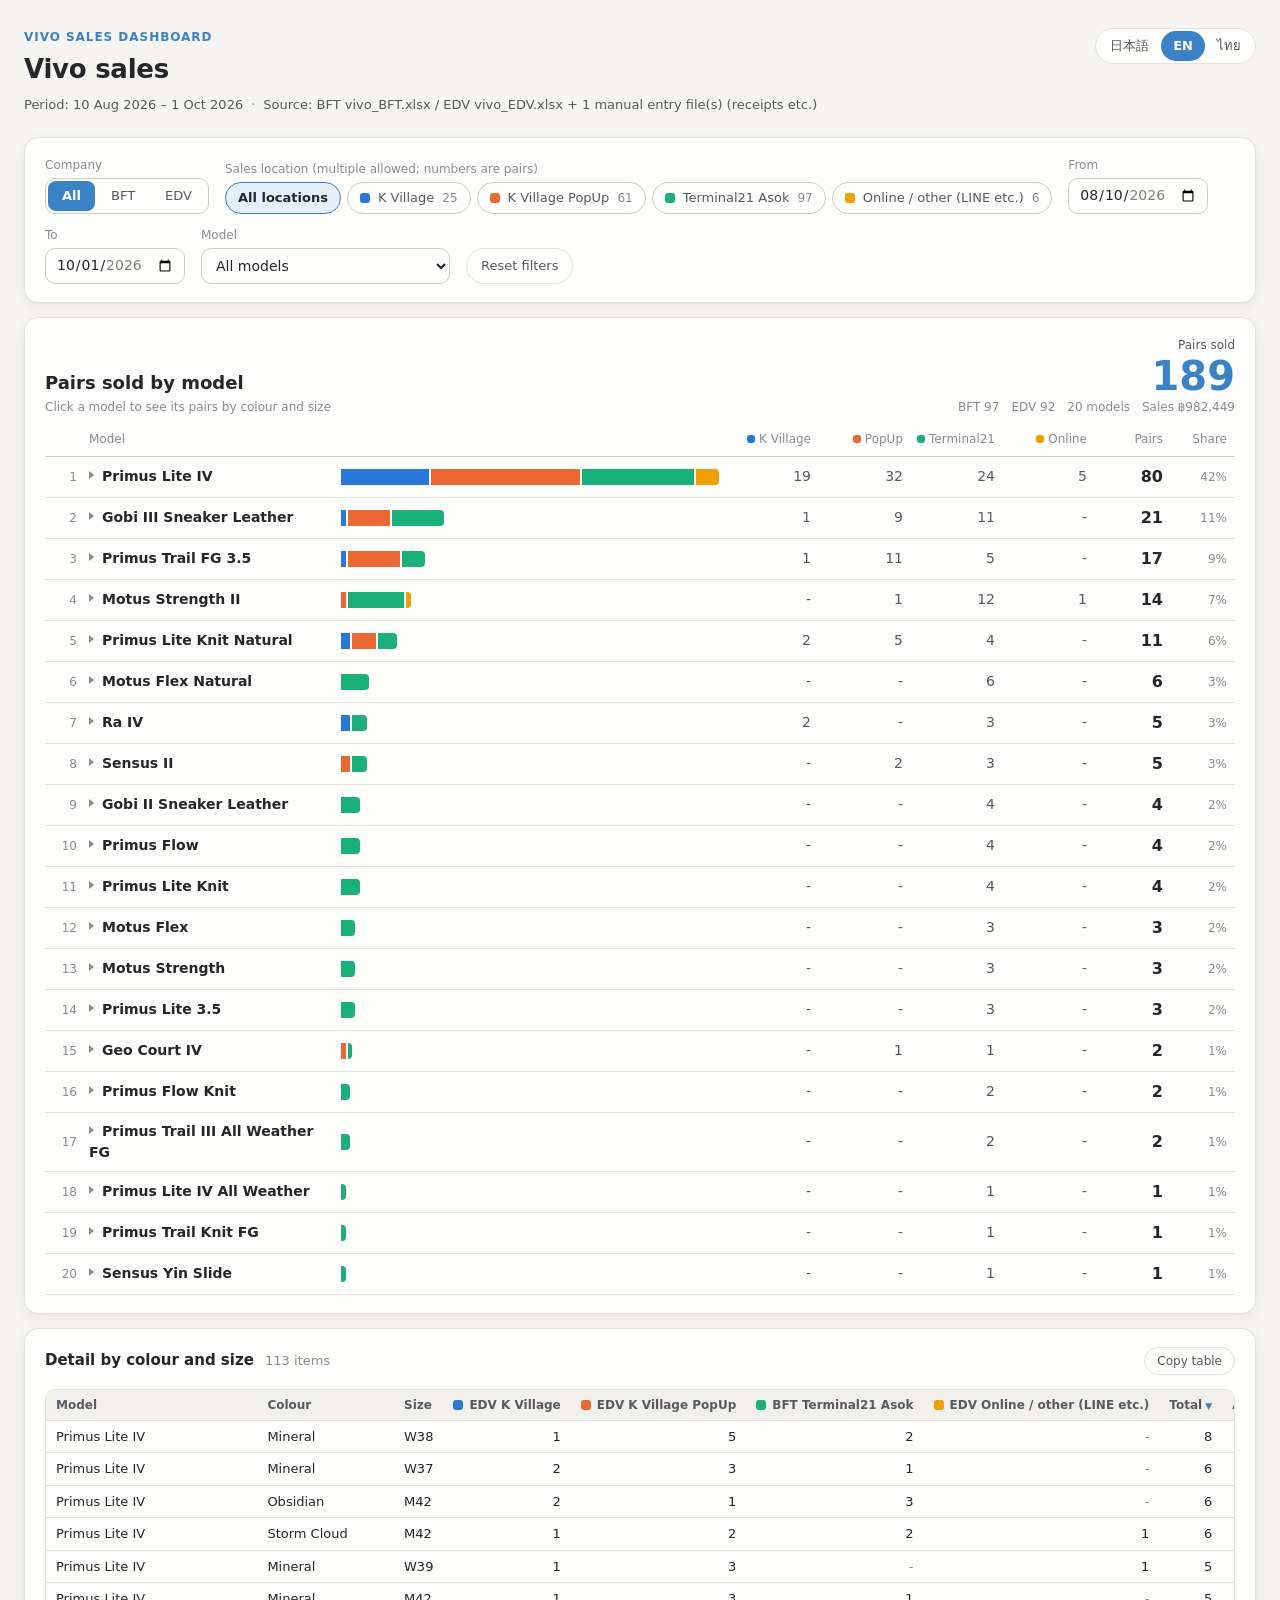
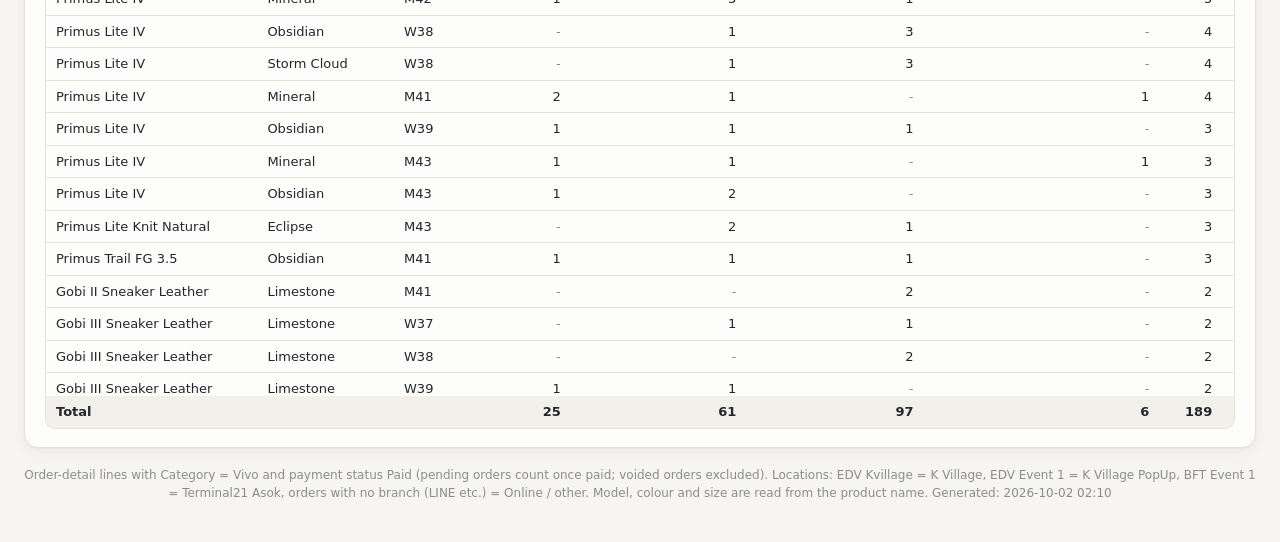
==== commit d90ba80b: "Add Terminal21 Asok Vivo sales for 2026-10-01 from the POS receipt Five Vivo pairs from the BFT Even" ====
--- a/site/index.html
+++ b/site/index.html
@@ -670,7 +670,7 @@
 
     <footer class="foot" id="foot"></footer>
   </div>
-<script>window.VIVO_DATA = {"generated":"2026-10-01T07:33:38","sources":{"BFT":"vivo_BFT.xlsx","EDV":"vivo_EDV.xlsx"},"from":"2026-08-10","to":"2026-09-30","locations":[{"id":"EDV:Kvillage","company":"EDV","type":"store","wh":"Kvillage","name":"K Village"},{"id":"EDV:Event 1","company":"EDV","type":"event","wh":"Event 1","name":"K Village PopUp"},{"id":"BFT:Event 1","company":"BFT","type":"event","wh":"Event 1","name":"Terminal21 Asok"},{"id":"EDV:","company":"EDV","type":"online","wh":"","name":""}],"fields":["date","loc","order","model","color","size","qty","amount"],"lines":[["2026-08-10","EDV:Kvillage","R# RC-125-202608064","Primus Lite Knit Natural","Eclipse","M44",1,5491.0],["2026-08-13","EDV:Kvillage","R# RC-125-202608076","Primus Lite IV","Mineral","M43",1,4947.0],["2026-08-17","EDV:","TX202608089","Primus Lite IV","Mineral","W36",1,5100.0],["2026-08-19","EDV:Kvillage","R# RC-125-202608106","Primus Lite IV","Mineral","W37",1,4947.0],["2026-08-20","EDV:Kvillage","R# RC-125-202608118","Primus Lite Knit Natural","Eclipse","M45",1,5606.6],["2026-08-21","EDV:","TX202608103","Primus Lite IV","Mineral","W39",1,5100.0],["2026-08-21","EDV:Kvillage","R# RC-125-202608122","Primus Lite IV","Obsidian","M44",1,4947.0],["2026-08-22","EDV:Kvillage","R# RC-125-202608129","Gobi III Sneaker Leather","Limestone","W39",1,5690.5],["2026-08-22","EDV:Kvillage","R# RC-125-202608129","Primus Lite IV","Mineral","W39",1,4845.0],["2026-08-22","EDV:Kvillage","R# RC-125-202608134","Primus Lite IV","Obsidian","W36",1,4845.0],["2026-08-23","EDV:Kvillage","R# RC-125-202608146","Primus Lite IV","Obsidian","M42",1,4947.0],["2026-08-24","EDV:Kvillage","R# RC-125-202608151","Primus Lite IV","Mineral","W37",1,4845.0],["2026-08-28","EDV:Kvillage","R# RC-125-202608180","Primus Lite IV","Obsidian","M41",1,4845.0],["2026-08-29","EDV:Kvillage","R# RC-125-202608189","Primus Lite IV","Storm Cloud","M42",1,4947.0],["2026-08-31","EDV:Kvillage","R# RC-125-202608200","Primus Lite IV","Obsidian","M43",1,4947.0],["2026-08-31","EDV:Kvillage","R# RC-125-202608203","Primus Lite IV","Mineral","W38",1,4947.0],["2026-08-31","EDV:Kvillage","R# RC-125-202608204","Primus Lite IV","Mineral","M42",1,4947.0],["2026-09-01","EDV:Kvillage","R# RC-125-202609007","Primus Lite IV","Mineral","M41",1,4947.0],["2026-09-02","EDV:Kvillage","R# RC-125-202609014","Primus Lite IV","Mineral","M41",1,4845.0],["2026-09-02","EDV:Kvillage","R# RC-125-202609014","Primus Lite IV","Obsidian","M41",1,4845.0],["2026-09-04","EDV:Kvillage","R# RC-125-202609022","Primus Lite IV","Mineral","M45",1,4947.0],["2026-09-05","EDV:Kvillage","R# RC-125-202609026","Ra IV","Obsidian","M42",1,5276.8],["2026-09-05","EDV:Kvillage","R# RC-125-202609027","Primus Trail FG 3.5","Obsidian","M41",1,6159.5],["2026-09-06","EDV:Kvillage","R# RC-125-202609036","Primus Lite IV","Obsidian","M42",1,4947.0],["2026-09-06","EDV:Kvillage","R# RC-125-202609037","Ra IV","Obsidian","M40",1,5276.8],["2026-09-06","EDV:Kvillage","R# RC-125-202609038","Primus Lite IV","Obsidian","W40",1,4947.0],["2026-09-06","EDV:Kvillage","R# RC-125-202609041","Primus Lite IV","Obsidian","W39",1,4947.0],["2026-09-07","EDV:Event 1","R# TX-145-202609004","Primus Trail FG 3.5","Obsidian","M41",1,5715.0],["2026-09-07","EDV:Event 1","R# TX-145-202609005","Primus Lite IV","Mineral","W39",1,4590.0],["2026-09-09","EDV:Event 1","R# TX-145-202609010","Geo Court IV","Bright White","W39",1,5508.0],["2026-09-09","EDV:Event 1","R# TX-145-202609010","Primus Lite IV","Obsidian","W39",1,4590.0],["2026-09-09","EDV:Event 1","R# TX-145-202609010","Primus Lite IV","Storm Cloud","W39",1,4590.0],["2026-09-09","EDV:Event 1","R# TX-145-202609011","Primus Lite Knit Natural","Eclipse","W37",1,5202.0],["2026-09-09","EDV:Event 1","R# TX-145-202609012","Primus Lite IV","Obsidian","W38",1,4590.0],["2026-09-09","EDV:Event 1","R# TX-145-202609012","Primus Lite IV","Storm Cloud","M44",1,4590.0],["2026-09-09","EDV:Event 1","R# TX-145-202609012","Primus Lite IV","Storm Cloud","W38",1,4590.0],["2026-09-09","EDV:Event 1","R# TX-145-202609013","Primus Lite IV","Mineral","M44",1,4590.0],["2026-09-10","EDV:","TIV-202609005","Primus Lite IV","Storm Cloud","M42",1,3060.0],["2026-09-10","EDV:Event 1","R# TX-145-202609014","Primus Lite IV","Obsidian","M43",1,4590.0],["2026-09-10","EDV:Event 1","R# TX-145-202609019","Primus Lite IV","Mineral","W39",1,4590.0],["2026-09-10","EDV:Event 1","R# TX-145-202609022","Primus Lite IV","Mineral","W40",1,4590.0],["2026-09-10","EDV:Event 1","R# TX-145-202609023","Primus Lite IV","Mineral","W39",1,4590.0],["2026-09-11","EDV:Event 1","R# TX-145-202609024","Primus Lite IV","Mineral","M40",1,4590.0],["2026-09-11","EDV:Event 1","R# TX-145-202609025","Primus Lite IV","Mineral","W37",1,4590.0],["2026-09-12","EDV:Event 1","R# TX-145-202609029","Gobi III Sneaker Leather","Obsidian","W37",1,5391.0],["2026-09-12","EDV:Event 1","R# TX-145-202609030","Primus Lite IV","Mineral","M41",1,4590.0],["2026-09-12","EDV:Event 1","R# TX-145-202609031","Primus Lite Knit Natural","Eclipse","M43",1,5202.0],["2026-09-12","EDV:Event 1","R# TX-145-202609032","Primus Lite IV","Mineral","W37",1,4590.0],["2026-09-12","EDV:Event 1","R# TX-145-202609033","Gobi III Sneaker Leather","Limestone","M41",1,5391.0],["2026-09-13","EDV:Event 1","R# TX-145-202609036","Gobi III Sneaker Leather","Limestone","M43",1,5391.0],["2026-09-13","EDV:Event 1","R# TX-145-202609036","Primus Lite IV","Mineral","W38",1,4590.0],["2026-09-13","EDV:Event 1","R# TX-145-202609037","Primus Lite IV","Mineral","M44",1,4590.0],["2026-09-13","EDV:Event 1","R# TX-145-202609039","Primus Lite IV","Obsidian","W40",1,4590.0],["2026-09-13","EDV:Event 1","R# TX-145-202609040","Primus Lite IV","Mineral","W38",1,4590.0],["2026-09-13","EDV:Event 1","R# TX-145-202609043","Sensus II","Tan","M44",1,5508.0],["2026-09-13","EDV:Event 1","R# TX-145-202609044","Primus Lite IV","Mineral","M42",1,4590.0],["2026-09-14","EDV:Event 1","R# TX-145-202609046","Primus Lite IV","Mineral","M42",1,4590.0],["2026-09-14","EDV:Event 1","R# TX-145-202609048","Gobi III Sneaker Leather","Obsidian","W38",1,5391.0],["2026-09-15","BFT:Event 1","RC-12-202609048","Primus Lite IV","Storm Cloud","W37",1,4590.0],["2026-09-15","BFT:Event 1","RC-12-202609052","Gobi II Sneaker Leather","Limestone","W36",1,4792.0],["2026-09-15","BFT:Event 1","RC-12-202609052","Primus Trail FG 3.5","Obsidian","W36",1,5715.0],["2026-09-15","BFT:Event 1","RC-12-202609052","Primus Trail FG 3.5","Silver Birch","W36",1,5715.0],["2026-09-15","BFT:Event 1","RC-12-202609053","Primus Trail FG 3.5","Obsidian","M41",1,5715.0],["2026-09-15","BFT:Event 1","RC-12-202609056","Sensus Yin Slide","Obsidian","W39",1,4437.0],["2026-09-15","BFT:Event 1","RC-12-202609057","Primus Lite IV","Obsidian","M42",1,4590.0],["2026-09-15","BFT:Event 1","RC-12-202609059","Gobi III Sneaker Leather","Limestone","M42",1,5391.0],["2026-09-15","EDV:","TIV-202609004","Motus Strength II","Eclipse","M41",1,4488.0],["2026-09-15","EDV:Event 1","R# TX-145-202609049","Gobi III Sneaker Leather","Limestone","M42",1,5391.0],["2026-09-15","EDV:Event 1","R# TX-145-202609049","Primus Trail FG 3.5","Obsidian","M43",1,5715.0],["2026-09-16","BFT:Event 1","RC-12-202609060","Gobi III Sneaker Leather","Limestone","W38",1,5391.0],["2026-09-16","BFT:Event 1","RC-12-202609061","Primus Lite IV","Mineral","W37",1,4590.0],["2026-09-16","BFT:Event 1","RC-12-202609066","Primus Lite IV","Storm Cloud","W38",1,4590.0],["2026-09-16","BFT:Event 1","RC-12-202609068","Ra IV","Obsidian","M43",1,4896.0],["2026-09-16","BFT:Event 1","RC-12-202609068","Sensus II","Tan","M43",1,5508.0],["2026-09-16","EDV:Event 1","R# TX-145-202609051","Primus Lite Knit Natural","Eclipse","M41",1,5202.0],["2026-09-16","EDV:Event 1","R# TX-145-202609052","Primus Lite IV","Obsidian","M42",1,4590.0],["2026-09-16","EDV:Event 1","R# TX-145-202609053","Primus Lite IV","Mineral","M42",1,4590.0],["2026-09-17","BFT:Event 1","RC-12-202609074","Primus Lite IV","Storm Cloud","W36",1,4590.0],["2026-09-17","BFT:Event 1","RC-12-202609077","Primus Lite IV","Mineral","W38",1,4590.0],["2026-09-17","BFT:Event 1","RC-12-202609078","Gobi III Sneaker Leather","Limestone","W38",1,5391.0],["2026-09-17","BFT:Event 1","RC-12-202609079","Primus Lite 3.5","Mineral","W35",1,4080.0],["2026-09-17","BFT:Event 1","RC-12-202609080","Primus Lite IV","Obsidian","W37",1,4590.0],["2026-09-17","BFT:Event 1","RC-12-202609080","Primus Lite IV","Storm Cloud","W37",1,4590.0],["2026-09-17","BFT:Event 1","RC-12-202609080","Primus Lite IV","Storm Cloud","W39",1,4590.0],["2026-09-17","BFT:Event 1","RC-12-202609087","Motus Strength","Obsidian/Grey","M40",1,5712.0],["2026-09-17","BFT:Event 1","RC-12-202609089","Motus Strength II","Storm Cloud","W38",1,6732.0],["2026-09-17","BFT:Event 1","RC-12-202609091","Motus Strength II","Skyway","M43",1,6732.0],["2026-09-17","EDV:Event 1","R# TX-145-202609057","Sensus II","Tan","M41",1,5508.0],["2026-09-18","BFT:Event 1","RC-12-202609092","Primus Lite IV","Obsidian","W38",1,4590.0],["2026-09-18","BFT:Event 1","RC-12-202609094","Primus Trail FG 3.5","Obsidian","M44",1,5715.0],["2026-09-18","BFT:Event 1","RC-12-202609098","Primus Lite IV","Mineral","W38",1,4590.0],["2026-09-18","BFT:Event 1","RC-12-202609099","Gobi III Sneaker Leather","Triple Obsidian","M42",1,5391.0],["2026-09-18","BFT:Event 1","RC-12-202609102","Primus Flow","Coconut","M45",1,5304.0],["2026-09-18","EDV:Event 1","R# TX-145-202609059","Primus Lite IV","Obsidian","M43",1,4590.0],["2026-09-19","BFT:Event 1","RB-202609004","Ra IV","Obsidian","M43",1,4896.0],["2026-09-19","BFT:Event 1","RB-202609005","Primus Lite IV","Storm Cloud","M41",1,4590.0],["2026-09-19","BFT:Event 1","RC-12-202609104","Motus Flex Natural","Sand","W37",1,6120.0],["2026-09-19","BFT:Event 1","RC-12-202609105","Motus Flex Natural","Sand","W37",1,6120.0],["2026-09-19","BFT:Event 1","RC-12-202609111","Primus Lite IV All Weather","Obsidian","W35",1,5508.0],["2026-09-19","BFT:Event 1","RC-12-202609116","Primus Trail Knit FG","Obsidian","W36",1,5661.0],["2026-09-19","EDV:","TIV-202609003","Primus Lite IV","Mineral","M41",1,5100.0],["2026-09-19","EDV:Event 1","R# TX-145-202609063","Gobi III Sneaker Leather","Limestone","W37",1,5391.0],["2026-09-19","EDV:Event 1","R# TX-145-202609063","Primus Trail FG 3.5","Insignia Blue","W37",1,6350.0],["2026-09-19","EDV:Event 1","R# TX-145-202609064","Gobi III Sneaker Leather","Limestone","W36",1,5391.0],["2026-09-19","EDV:Event 1","R# TX-145-202609066","Primus Trail FG 3.5","Obsidian","W38",1,5715.0],["2026-09-19","EDV:Event 1","R# TX-145-202609067","Primus Trail FG 3.5","Obsidian","M42",1,5715.0],["2026-09-19","EDV:Event 1","R# TX-145-202609068","Primus Lite IV","Mineral","W38",1,4590.0],["2026-09-19","EDV:Event 1","R# TX-145-202609069","Motus Strength II","Storm Cloud","M42",1,6732.0],["2026-09-19","EDV:Event 1","R# TX-145-202609070","Primus Trail FG 3.5","Mineral","M45",1,5715.0],["2026-09-19","EDV:Event 1","R# TX-145-202609073","Gobi III Sneaker Leather","Limestone","M44",1,5391.0],["2026-09-19","EDV:Event 1","R# TX-145-202609073","Primus Lite IV","Storm Cloud","M44",1,4590.0],["2026-09-20","BFT:Event 1","RC-12-202609120","Primus Lite IV","Obsidian","W39",1,4590.0],["2026-09-20","BFT:Event 1","RC-12-202609121","Primus Lite IV","Storm Cloud","M43",1,4590.0],["2026-09-20","BFT:Event 1","RC-12-202609122","Motus Strength II","Eclipse","M43",1,6732.0],["2026-09-20","BFT:Event 1","RC-12-202609122","Primus Lite Knit Natural","Eclipse","M43",1,5202.0],["2026-09-20","BFT:Event 1","RC-12-202609123","Primus Flow Knit","Chocolate Truffle","M43",1,5202.0],["2026-09-20","BFT:Event 1","RC-12-202609128","Motus Strength","Dusty Rose","W39",1,5712.0],["2026-09-20","BFT:Event 1","RC-12-202609132","Gobi III Sneaker Leather","Limestone","M43",1,5391.0],["2026-09-20","BFT:Event 1","RC-12-202609138","Primus Lite IV","Storm Cloud","W38",1,4590.0],["2026-09-20","BFT:Event 1","RC-12-202609138","Primus Trail III All Weather FG","Obsidian","W38",1,5724.0],["2026-09-20","BFT:Event 1","RC-12-202609138","Ra IV","Obsidian","M42",1,4896.0],["2026-09-20","EDV:Event 1","R# TX-145-202609074","Primus Trail FG 3.5","Obsidian","W39",1,5715.0],["2026-09-20","EDV:Event 1","R# TX-145-202609075","Primus Trail FG 3.5","Obsidian","M40",1,5715.0],["2026-09-20","EDV:Event 1","R# TX-145-202609076","Primus Lite IV","Mineral","M43",1,4590.0],["2026-09-21","BFT:Event 1","RC-12-202609139","Primus Lite Knit Natural","Eclipse","W38",1,5202.0],["2026-09-21","BFT:Event 1","RC-12-202609141","Primus Lite IV","Obsidian","M42",1,4590.0],["2026-09-21","BFT:Event 1","RC-12-202609142","Primus Lite IV","Storm Cloud","M41",1,4590.0],["2026-09-21","BFT:Event 1","RC-12-202609146","Primus Lite Knit Natural","Eclipse","W38",1,5202.0],["2026-09-21","BFT:Event 1","RC-12-202609147","Motus Strength II","Eclipse","W38",1,6732.0],["2026-09-21","EDV:Event 1","R# TX-145-202609082","Primus Lite IV","Mineral","W37",1,4590.0],["2026-09-22","BFT:Event 1","RC-12-202609151","Primus Trail III All Weather FG","Obsidian","M45",1,5724.0],["2026-09-22","BFT:Event 1","RC-12-202609152","Primus Lite IV","Storm Cloud","M42",1,4590.0],["2026-09-22","BFT:Event 1","RC-12-202609155","Motus Strength II","Skyway","M41",1,6732.0],["2026-09-22","BFT:Event 1","RC-12-202609157","Primus Lite IV","Storm Cloud","W38",1,4590.0],["2026-09-22","BFT:Event 1","RC-12-202609159","Gobi III Sneaker Leather","Limestone","W37",1,5391.0],["2026-09-22","BFT:Event 1","RC-12-202609161","Primus Lite 3.5","Midnight","W36",1,4080.0],["2026-09-22","EDV:Event 1","R# TX-145-202609084","Primus Lite Knit Natural","Eclipse","M43",1,5202.0],["2026-09-23","BFT:Event 1","RC-12-202609165","Motus Flex","Obsidian","W36",1,6120.0],["2026-09-23","EDV:Event 1","R# TX-145-202609086","Primus Lite IV","Storm Cloud","M42",1,4590.0],["2026-09-24","BFT:Event 1","RC-12-202609167","Gobi II Sneaker Leather","Limestone","M45",1,4792.0],["2026-09-24","BFT:Event 1","RC-12-202609171","Motus Flex Natural","Sand","W38",1,6120.0],["2026-09-24","BFT:Event 1","RC-12-202609172","Gobi III Sneaker Leather","Triple Obsidian","M44",1,5391.0],["2026-09-24","BFT:Event 1","RC-12-202609173","Motus Strength II","Eclipse","M43",1,6732.0],["2026-09-24","BFT:Event 1","RC-12-202609175","Primus Lite IV","Storm Cloud","M42",1,4590.0],["2026-09-24","BFT:Event 1","RC-12-202609176","Motus Strength","Bright White/Grey","W40",1,5712.0],["2026-09-25","BFT:Event 1","RC-12-202609179","Motus Strength II","Eclipse","M46",1,6732.0],["2026-09-25","BFT:Event 1","RC-12-202609180","Motus Flex Natural","Sand","W38",1,6120.0],["2026-09-25","BFT:Event 1","RC-12-202609181","Primus Lite IV","Obsidian","W38",1,4590.0],["2026-09-25","BFT:Event 1","RC-12-202609183","Primus Lite Knit Natural","Eclipse","M42",1,5202.0],["2026-09-25","BFT:Event 1","RC-12-202609185","Motus Flex","Spacedye","W35",1,6120.0],["2026-09-25","BFT:Event 1","RC-12-202609193","Gobi II Sneaker Leather","Limestone","M41",1,4792.0],["2026-09-26","BFT:Event 1","RC-12-202609197","Motus Strength II","Storm Cloud","M44",1,6732.0],["2026-09-26","BFT:Event 1","RC-12-202609197","Primus Flow Knit","Chocolate Truffle","M44",1,5202.0],["2026-09-26","BFT:Event 1","RC-12-202609198","Primus Lite IV","Obsidian","M42",1,4590.0],["2026-09-26","BFT:Event 1","RC-12-202609200","Primus Flow","Dark Shadow","W39",1,5304.0],["2026-09-26","BFT:Event 1","RC-12-202609206","Primus Lite Knit","Bright White","M41",1,5202.0],["2026-09-26","BFT:Event 1","RC-12-202609207","Motus Flex Natural","Sand","W36",1,6120.0],["2026-09-26","EDV:Event 1","R# TX-145-202609088","Primus Trail FG 3.5","Obsidian","M45",1,5715.0],["2026-09-26","EDV:Event 1","R# TX-145-202609089","Primus Lite IV","Mineral","W38",1,4590.0],["2026-09-26","EDV:Event 1","R# TX-145-202609089","Primus Lite Knit Natural","Eclipse","M44",1,5202.0],["2026-09-26","EDV:Event 1","R# TX-145-202609094","Primus Lite IV","Mineral","W38",1,4590.0],["2026-09-26","EDV:Event 1","R# TX-145-202609096","Gobi III Sneaker Leather","Limestone","W39",1,5391.0],["2026-09-27","BFT:Event 1","RC-12-202609216","Motus Flex","Obsidian","W37",1,6120.0],["2026-09-27","BFT:Event 1","RC-12-202609219","Primus Flow","Dark Shadow","M40",1,5304.0],["2026-09-27","BFT:Event 1","RC-12-202609228","Motus Strength II","Storm Cloud","M43",1,6732.0],["2026-09-27","EDV:","TIV-202609006","Primus Lite IV","Mineral","M43",1,5100.0],["2026-09-28","BFT:Event 1","RC-12-202609240","Gobi II Sneaker Leather","Limestone","M41",1,4792.0],["2026-09-28","BFT:Event 1","RC-12-202609240","Primus Lite Knit","Bright White","M41",1,5202.0],["2026-09-28","BFT:Event 1","RC-12-202609240","Sensus II","Tan","M41",1,5508.0],["2026-09-28","BFT:Event 1","RC-12-202609246","Primus Lite 3.5","Mineral","W36",1,4080.0],["2026-09-28","EDV:Event 1","R# TX-145-202609098","Primus Lite IV","Storm Cloud","M42",1,4590.0],["2026-09-28","EDV:Event 1","R# TX-145-202609100","Primus Trail FG 3.5","Mineral","M44",1,5715.0],["2026-09-29","BFT:Event 1","RC-12-202609247","Primus Lite IV","Obsidian","W38",1,4590.0],["2026-09-29","BFT:Event 1","RC-12-202609250","Sensus II","Tan","M44",1,5508.0],["2026-09-29","BFT:Event 1","RC-12-202609252","Motus Strength II","Skyway","M43",1,6732.0],["2026-09-29","BFT:Event 1","RC-12-202609253","Primus Lite IV","Mineral","M42",1,4590.0],["2026-09-29","BFT:Event 1","RC-12-202609256","Geo Court IV","Bright White","M43",1,5508.0],["2026-09-29","BFT:Event 1","RC-12-202609259","Motus Strength II","Storm Cloud","M44",1,6732.0],["2026-09-29","EDV:Event 1","R# TX-145-202609104","Primus Trail FG 3.5","Insignia Blue","W38",1,5715.0],["2026-09-30","BFT:Event 1","RC-12-202609262","Primus Lite Knit","Midnight","M40",1,5202.0],["2026-09-30","BFT:Event 1","RC-12-202609265","Gobi III Sneaker Leather","Obsidian","W39",1,5391.0],["2026-09-30","BFT:Event 1","RC-12-202609270","Primus Lite Knit","Midnight","M42",1,5202.0],["2026-09-30","BFT:Event 1","RC-12-202609271","Motus Strength II","Eclipse","M42",1,6732.0],["2026-09-30","BFT:Event 1","RC-12-202609272","Motus Flex Natural","Sand","W40",1,6120.0]]};</script>
+<script>window.VIVO_DATA = {"generated":"2026-10-02T02:10:44","sources":{"BFT":"vivo_BFT.xlsx","EDV":"vivo_EDV.xlsx","manual":["BFT_2026-10-01_Event1.csv"]},"from":"2026-08-10","to":"2026-10-01","locations":[{"id":"EDV:Kvillage","company":"EDV","type":"store","wh":"Kvillage","name":"K Village"},{"id":"EDV:Event 1","company":"EDV","type":"event","wh":"Event 1","name":"K Village PopUp"},{"id":"BFT:Event 1","company":"BFT","type":"event","wh":"Event 1","name":"Terminal21 Asok"},{"id":"EDV:","company":"EDV","type":"online","wh":"","name":""}],"fields":["date","loc","order","model","color","size","qty","amount"],"lines":[["2026-08-10","EDV:Kvillage","R# RC-125-202608064","Primus Lite Knit Natural","Eclipse","M44",1,5491.0],["2026-08-13","EDV:Kvillage","R# RC-125-202608076","Primus Lite IV","Mineral","M43",1,4947.0],["2026-08-17","EDV:","TX202608089","Primus Lite IV","Mineral","W36",1,5100.0],["2026-08-19","EDV:Kvillage","R# RC-125-202608106","Primus Lite IV","Mineral","W37",1,4947.0],["2026-08-20","EDV:Kvillage","R# RC-125-202608118","Primus Lite Knit Natural","Eclipse","M45",1,5606.6],["2026-08-21","EDV:","TX202608103","Primus Lite IV","Mineral","W39",1,5100.0],["2026-08-21","EDV:Kvillage","R# RC-125-202608122","Primus Lite IV","Obsidian","M44",1,4947.0],["2026-08-22","EDV:Kvillage","R# RC-125-202608129","Gobi III Sneaker Leather","Limestone","W39",1,5690.5],["2026-08-22","EDV:Kvillage","R# RC-125-202608129","Primus Lite IV","Mineral","W39",1,4845.0],["2026-08-22","EDV:Kvillage","R# RC-125-202608134","Primus Lite IV","Obsidian","W36",1,4845.0],["2026-08-23","EDV:Kvillage","R# RC-125-202608146","Primus Lite IV","Obsidian","M42",1,4947.0],["2026-08-24","EDV:Kvillage","R# RC-125-202608151","Primus Lite IV","Mineral","W37",1,4845.0],["2026-08-28","EDV:Kvillage","R# RC-125-202608180","Primus Lite IV","Obsidian","M41",1,4845.0],["2026-08-29","EDV:Kvillage","R# RC-125-202608189","Primus Lite IV","Storm Cloud","M42",1,4947.0],["2026-08-31","EDV:Kvillage","R# RC-125-202608200","Primus Lite IV","Obsidian","M43",1,4947.0],["2026-08-31","EDV:Kvillage","R# RC-125-202608203","Primus Lite IV","Mineral","W38",1,4947.0],["2026-08-31","EDV:Kvillage","R# RC-125-202608204","Primus Lite IV","Mineral","M42",1,4947.0],["2026-09-01","EDV:Kvillage","R# RC-125-202609007","Primus Lite IV","Mineral","M41",1,4947.0],["2026-09-02","EDV:Kvillage","R# RC-125-202609014","Primus Lite IV","Mineral","M41",1,4845.0],["2026-09-02","EDV:Kvillage","R# RC-125-202609014","Primus Lite IV","Obsidian","M41",1,4845.0],["2026-09-04","EDV:Kvillage","R# RC-125-202609022","Primus Lite IV","Mineral","M45",1,4947.0],["2026-09-05","EDV:Kvillage","R# RC-125-202609026","Ra IV","Obsidian","M42",1,5276.8],["2026-09-05","EDV:Kvillage","R# RC-125-202609027","Primus Trail FG 3.5","Obsidian","M41",1,6159.5],["2026-09-06","EDV:Kvillage","R# RC-125-202609036","Primus Lite IV","Obsidian","M42",1,4947.0],["2026-09-06","EDV:Kvillage","R# RC-125-202609037","Ra IV","Obsidian","M40",1,5276.8],["2026-09-06","EDV:Kvillage","R# RC-125-202609038","Primus Lite IV","Obsidian","W40",1,4947.0],["2026-09-06","EDV:Kvillage","R# RC-125-202609041","Primus Lite IV","Obsidian","W39",1,4947.0],["2026-09-07","EDV:Event 1","R# TX-145-202609004","Primus Trail FG 3.5","Obsidian","M41",1,5715.0],["2026-09-07","EDV:Event 1","R# TX-145-202609005","Primus Lite IV","Mineral","W39",1,4590.0],["2026-09-09","EDV:Event 1","R# TX-145-202609010","Geo Court IV","Bright White","W39",1,5508.0],["2026-09-09","EDV:Event 1","R# TX-145-202609010","Primus Lite IV","Obsidian","W39",1,4590.0],["2026-09-09","EDV:Event 1","R# TX-145-202609010","Primus Lite IV","Storm Cloud","W39",1,4590.0],["2026-09-09","EDV:Event 1","R# TX-145-202609011","Primus Lite Knit Natural","Eclipse","W37",1,5202.0],["2026-09-09","EDV:Event 1","R# TX-145-202609012","Primus Lite IV","Obsidian","W38",1,4590.0],["2026-09-09","EDV:Event 1","R# TX-145-202609012","Primus Lite IV","Storm Cloud","M44",1,4590.0],["2026-09-09","EDV:Event 1","R# TX-145-202609012","Primus Lite IV","Storm Cloud","W38",1,4590.0],["2026-09-09","EDV:Event 1","R# TX-145-202609013","Primus Lite IV","Mineral","M44",1,4590.0],["2026-09-10","EDV:","TIV-202609005","Primus Lite IV","Storm Cloud","M42",1,3060.0],["2026-09-10","EDV:Event 1","R# TX-145-202609014","Primus Lite IV","Obsidian","M43",1,4590.0],["2026-09-10","EDV:Event 1","R# TX-145-202609019","Primus Lite IV","Mineral","W39",1,4590.0],["2026-09-10","EDV:Event 1","R# TX-145-202609022","Primus Lite IV","Mineral","W40",1,4590.0],["2026-09-10","EDV:Event 1","R# TX-145-202609023","Primus Lite IV","Mineral","W39",1,4590.0],["2026-09-11","EDV:Event 1","R# TX-145-202609024","Primus Lite IV","Mineral","M40",1,4590.0],["2026-09-11","EDV:Event 1","R# TX-145-202609025","Primus Lite IV","Mineral","W37",1,4590.0],["2026-09-12","EDV:Event 1","R# TX-145-202609029","Gobi III Sneaker Leather","Obsidian","W37",1,5391.0],["2026-09-12","EDV:Event 1","R# TX-145-202609030","Primus Lite IV","Mineral","M41",1,4590.0],["2026-09-12","EDV:Event 1","R# TX-145-202609031","Primus Lite Knit Natural","Eclipse","M43",1,5202.0],["2026-09-12","EDV:Event 1","R# TX-145-202609032","Primus Lite IV","Mineral","W37",1,4590.0],["2026-09-12","EDV:Event 1","R# TX-145-202609033","Gobi III Sneaker Leather","Limestone","M41",1,5391.0],["2026-09-13","EDV:Event 1","R# TX-145-202609036","Gobi III Sneaker Leather","Limestone","M43",1,5391.0],["2026-09-13","EDV:Event 1","R# TX-145-202609036","Primus Lite IV","Mineral","W38",1,4590.0],["2026-09-13","EDV:Event 1","R# TX-145-202609037","Primus Lite IV","Mineral","M44",1,4590.0],["2026-09-13","EDV:Event 1","R# TX-145-202609039","Primus Lite IV","Obsidian","W40",1,4590.0],["2026-09-13","EDV:Event 1","R# TX-145-202609040","Primus Lite IV","Mineral","W38",1,4590.0],["2026-09-13","EDV:Event 1","R# TX-145-202609043","Sensus II","Tan","M44",1,5508.0],["2026-09-13","EDV:Event 1","R# TX-145-202609044","Primus Lite IV","Mineral","M42",1,4590.0],["2026-09-14","EDV:Event 1","R# TX-145-202609046","Primus Lite IV","Mineral","M42",1,4590.0],["2026-09-14","EDV:Event 1","R# TX-145-202609048","Gobi III Sneaker Leather","Obsidian","W38",1,5391.0],["2026-09-15","BFT:Event 1","RC-12-202609048","Primus Lite IV","Storm Cloud","W37",1,4590.0],["2026-09-15","BFT:Event 1","RC-12-202609052","Gobi II Sneaker Leather","Limestone","W36",1,4792.0],["2026-09-15","BFT:Event 1","RC-12-202609052","Primus Trail FG 3.5","Obsidian","W36",1,5715.0],["2026-09-15","BFT:Event 1","RC-12-202609052","Primus Trail FG 3.5","Silver Birch","W36",1,5715.0],["2026-09-15","BFT:Event 1","RC-12-202609053","Primus Trail FG 3.5","Obsidian","M41",1,5715.0],["2026-09-15","BFT:Event 1","RC-12-202609056","Sensus Yin Slide","Obsidian","W39",1,4437.0],["2026-09-15","BFT:Event 1","RC-12-202609057","Primus Lite IV","Obsidian","M42",1,4590.0],["2026-09-15","BFT:Event 1","RC-12-202609059","Gobi III Sneaker Leather","Limestone","M42",1,5391.0],["2026-09-15","EDV:","TIV-202609004","Motus Strength II","Eclipse","M41",1,4488.0],["2026-09-15","EDV:Event 1","R# TX-145-202609049","Gobi III Sneaker Leather","Limestone","M42",1,5391.0],["2026-09-15","EDV:Event 1","R# TX-145-202609049","Primus Trail FG 3.5","Obsidian","M43",1,5715.0],["2026-09-16","BFT:Event 1","RC-12-202609060","Gobi III Sneaker Leather","Limestone","W38",1,5391.0],["2026-09-16","BFT:Event 1","RC-12-202609061","Primus Lite IV","Mineral","W37",1,4590.0],["2026-09-16","BFT:Event 1","RC-12-202609066","Primus Lite IV","Storm Cloud","W38",1,4590.0],["2026-09-16","BFT:Event 1","RC-12-202609068","Ra IV","Obsidian","M43",1,4896.0],["2026-09-16","BFT:Event 1","RC-12-202609068","Sensus II","Tan","M43",1,5508.0],["2026-09-16","EDV:Event 1","R# TX-145-202609051","Primus Lite Knit Natural","Eclipse","M41",1,5202.0],["2026-09-16","EDV:Event 1","R# TX-145-202609052","Primus Lite IV","Obsidian","M42",1,4590.0],["2026-09-16","EDV:Event 1","R# TX-145-202609053","Primus Lite IV","Mineral","M42",1,4590.0],["2026-09-17","BFT:Event 1","RC-12-202609074","Primus Lite IV","Storm Cloud","W36",1,4590.0],["2026-09-17","BFT:Event 1","RC-12-202609077","Primus Lite IV","Mineral","W38",1,4590.0],["2026-09-17","BFT:Event 1","RC-12-202609078","Gobi III Sneaker Leather","Limestone","W38",1,5391.0],["2026-09-17","BFT:Event 1","RC-12-202609079","Primus Lite 3.5","Mineral","W35",1,4080.0],["2026-09-17","BFT:Event 1","RC-12-202609080","Primus Lite IV","Obsidian","W37",1,4590.0],["2026-09-17","BFT:Event 1","RC-12-202609080","Primus Lite IV","Storm Cloud","W37",1,4590.0],["2026-09-17","BFT:Event 1","RC-12-202609080","Primus Lite IV","Storm Cloud","W39",1,4590.0],["2026-09-17","BFT:Event 1","RC-12-202609087","Motus Strength","Obsidian/Grey","M40",1,5712.0],["2026-09-17","BFT:Event 1","RC-12-202609089","Motus Strength II","Storm Cloud","W38",1,6732.0],["2026-09-17","BFT:Event 1","RC-12-202609091","Motus Strength II","Skyway","M43",1,6732.0],["2026-09-17","EDV:Event 1","R# TX-145-202609057","Sensus II","Tan","M41",1,5508.0],["2026-09-18","BFT:Event 1","RC-12-202609092","Primus Lite IV","Obsidian","W38",1,4590.0],["2026-09-18","BFT:Event 1","RC-12-202609094","Primus Trail FG 3.5","Obsidian","M44",1,5715.0],["2026-09-18","BFT:Event 1","RC-12-202609098","Primus Lite IV","Mineral","W38",1,4590.0],["2026-09-18","BFT:Event 1","RC-12-202609099","Gobi III Sneaker Leather","Triple Obsidian","M42",1,5391.0],["2026-09-18","BFT:Event 1","RC-12-202609102","Primus Flow","Coconut","M45",1,5304.0],["2026-09-18","EDV:Event 1","R# TX-145-202609059","Primus Lite IV","Obsidian","M43",1,4590.0],["2026-09-19","BFT:Event 1","RB-202609004","Ra IV","Obsidian","M43",1,4896.0],["2026-09-19","BFT:Event 1","RB-202609005","Primus Lite IV","Storm Cloud","M41",1,4590.0],["2026-09-19","BFT:Event 1","RC-12-202609104","Motus Flex Natural","Sand","W37",1,6120.0],["2026-09-19","BFT:Event 1","RC-12-202609105","Motus Flex Natural","Sand","W37",1,6120.0],["2026-09-19","BFT:Event 1","RC-12-202609111","Primus Lite IV All Weather","Obsidian","W35",1,5508.0],["2026-09-19","BFT:Event 1","RC-12-202609116","Primus Trail Knit FG","Obsidian","W36",1,5661.0],["2026-09-19","EDV:","TIV-202609003","Primus Lite IV","Mineral","M41",1,5100.0],["2026-09-19","EDV:Event 1","R# TX-145-202609063","Gobi III Sneaker Leather","Limestone","W37",1,5391.0],["2026-09-19","EDV:Event 1","R# TX-145-202609063","Primus Trail FG 3.5","Insignia Blue","W37",1,6350.0],["2026-09-19","EDV:Event 1","R# TX-145-202609064","Gobi III Sneaker Leather","Limestone","W36",1,5391.0],["2026-09-19","EDV:Event 1","R# TX-145-202609066","Primus Trail FG 3.5","Obsidian","W38",1,5715.0],["2026-09-19","EDV:Event 1","R# TX-145-202609067","Primus Trail FG 3.5","Obsidian","M42",1,5715.0],["2026-09-19","EDV:Event 1","R# TX-145-202609068","Primus Lite IV","Mineral","W38",1,4590.0],["2026-09-19","EDV:Event 1","R# TX-145-202609069","Motus Strength II","Storm Cloud","M42",1,6732.0],["2026-09-19","EDV:Event 1","R# TX-145-202609070","Primus Trail FG 3.5","Mineral","M45",1,5715.0],["2026-09-19","EDV:Event 1","R# TX-145-202609073","Gobi III Sneaker Leather","Limestone","M44",1,5391.0],["2026-09-19","EDV:Event 1","R# TX-145-202609073","Primus Lite IV","Storm Cloud","M44",1,4590.0],["2026-09-20","BFT:Event 1","RC-12-202609120","Primus Lite IV","Obsidian","W39",1,4590.0],["2026-09-20","BFT:Event 1","RC-12-202609121","Primus Lite IV","Storm Cloud","M43",1,4590.0],["2026-09-20","BFT:Event 1","RC-12-202609122","Motus Strength II","Eclipse","M43",1,6732.0],["2026-09-20","BFT:Event 1","RC-12-202609122","Primus Lite Knit Natural","Eclipse","M43",1,5202.0],["2026-09-20","BFT:Event 1","RC-12-202609123","Primus Flow Knit","Chocolate Truffle","M43",1,5202.0],["2026-09-20","BFT:Event 1","RC-12-202609128","Motus Strength","Dusty Rose","W39",1,5712.0],["2026-09-20","BFT:Event 1","RC-12-202609132","Gobi III Sneaker Leather","Limestone","M43",1,5391.0],["2026-09-20","BFT:Event 1","RC-12-202609138","Primus Lite IV","Storm Cloud","W38",1,4590.0],["2026-09-20","BFT:Event 1","RC-12-202609138","Primus Trail III All Weather FG","Obsidian","W38",1,5724.0],["2026-09-20","BFT:Event 1","RC-12-202609138","Ra IV","Obsidian","M42",1,4896.0],["2026-09-20","EDV:Event 1","R# TX-145-202609074","Primus Trail FG 3.5","Obsidian","W39",1,5715.0],["2026-09-20","EDV:Event 1","R# TX-145-202609075","Primus Trail FG 3.5","Obsidian","M40",1,5715.0],["2026-09-20","EDV:Event 1","R# TX-145-202609076","Primus Lite IV","Mineral","M43",1,4590.0],["2026-09-21","BFT:Event 1","RC-12-202609139","Primus Lite Knit Natural","Eclipse","W38",1,5202.0],["2026-09-21","BFT:Event 1","RC-12-202609141","Primus Lite IV","Obsidian","M42",1,4590.0],["2026-09-21","BFT:Event 1","RC-12-202609142","Primus Lite IV","Storm Cloud","M41",1,4590.0],["2026-09-21","BFT:Event 1","RC-12-202609146","Primus Lite Knit Natural","Eclipse","W38",1,5202.0],["2026-09-21","BFT:Event 1","RC-12-202609147","Motus Strength II","Eclipse","W38",1,6732.0],["2026-09-21","EDV:Event 1","R# TX-145-202609082","Primus Lite IV","Mineral","W37",1,4590.0],["2026-09-22","BFT:Event 1","RC-12-202609151","Primus Trail III All Weather FG","Obsidian","M45",1,5724.0],["2026-09-22","BFT:Event 1","RC-12-202609152","Primus Lite IV","Storm Cloud","M42",1,4590.0],["2026-09-22","BFT:Event 1","RC-12-202609155","Motus Strength II","Skyway","M41",1,6732.0],["2026-09-22","BFT:Event 1","RC-12-202609157","Primus Lite IV","Storm Cloud","W38",1,4590.0],["2026-09-22","BFT:Event 1","RC-12-202609159","Gobi III Sneaker Leather","Limestone","W37",1,5391.0],["2026-09-22","BFT:Event 1","RC-12-202609161","Primus Lite 3.5","Midnight","W36",1,4080.0],["2026-09-22","EDV:Event 1","R# TX-145-202609084","Primus Lite Knit Natural","Eclipse","M43",1,5202.0],["2026-09-23","BFT:Event 1","RC-12-202609165","Motus Flex","Obsidian","W36",1,6120.0],["2026-09-23","EDV:Event 1","R# TX-145-202609086","Primus Lite IV","Storm Cloud","M42",1,4590.0],["2026-09-24","BFT:Event 1","RC-12-202609167","Gobi II Sneaker Leather","Limestone","M45",1,4792.0],["2026-09-24","BFT:Event 1","RC-12-202609171","Motus Flex Natural","Sand","W38",1,6120.0],["2026-09-24","BFT:Event 1","RC-12-202609172","Gobi III Sneaker Leather","Triple Obsidian","M44",1,5391.0],["2026-09-24","BFT:Event 1","RC-12-202609173","Motus Strength II","Eclipse","M43",1,6732.0],["2026-09-24","BFT:Event 1","RC-12-202609175","Primus Lite IV","Storm Cloud","M42",1,4590.0],["2026-09-24","BFT:Event 1","RC-12-202609176","Motus Strength","Bright White/Grey","W40",1,5712.0],["2026-09-25","BFT:Event 1","RC-12-202609179","Motus Strength II","Eclipse","M46",1,6732.0],["2026-09-25","BFT:Event 1","RC-12-202609180","Motus Flex Natural","Sand","W38",1,6120.0],["2026-09-25","BFT:Event 1","RC-12-202609181","Primus Lite IV","Obsidian","W38",1,4590.0],["2026-09-25","BFT:Event 1","RC-12-202609183","Primus Lite Knit Natural","Eclipse","M42",1,5202.0],["2026-09-25","BFT:Event 1","RC-12-202609185","Motus Flex","Spacedye","W35",1,6120.0],["2026-09-25","BFT:Event 1","RC-12-202609193","Gobi II Sneaker Leather","Limestone","M41",1,4792.0],["2026-09-26","BFT:Event 1","RC-12-202609197","Motus Strength II","Storm Cloud","M44",1,6732.0],["2026-09-26","BFT:Event 1","RC-12-202609197","Primus Flow Knit","Chocolate Truffle","M44",1,5202.0],["2026-09-26","BFT:Event 1","RC-12-202609198","Primus Lite IV","Obsidian","M42",1,4590.0],["2026-09-26","BFT:Event 1","RC-12-202609200","Primus Flow","Dark Shadow","W39",1,5304.0],["2026-09-26","BFT:Event 1","RC-12-202609206","Primus Lite Knit","Bright White","M41",1,5202.0],["2026-09-26","BFT:Event 1","RC-12-202609207","Motus Flex Natural","Sand","W36",1,6120.0],["2026-09-26","EDV:Event 1","R# TX-145-202609088","Primus Trail FG 3.5","Obsidian","M45",1,5715.0],["2026-09-26","EDV:Event 1","R# TX-145-202609089","Primus Lite IV","Mineral","W38",1,4590.0],["2026-09-26","EDV:Event 1","R# TX-145-202609089","Primus Lite Knit Natural","Eclipse","M44",1,5202.0],["2026-09-26","EDV:Event 1","R# TX-145-202609094","Primus Lite IV","Mineral","W38",1,4590.0],["2026-09-26","EDV:Event 1","R# TX-145-202609096","Gobi III Sneaker Leather","Limestone","W39",1,5391.0],["2026-09-27","BFT:Event 1","RC-12-202609216","Motus Flex","Obsidian","W37",1,6120.0],["2026-09-27","BFT:Event 1","RC-12-202609219","Primus Flow","Dark Shadow","M40",1,5304.0],["2026-09-27","BFT:Event 1","RC-12-202609228","Motus Strength II","Storm Cloud","M43",1,6732.0],["2026-09-27","EDV:","TIV-202609006","Primus Lite IV","Mineral","M43",1,5100.0],["2026-09-28","BFT:Event 1","RC-12-202609240","Gobi II Sneaker Leather","Limestone","M41",1,4792.0],["2026-09-28","BFT:Event 1","RC-12-202609240","Primus Lite Knit","Bright White","M41",1,5202.0],["2026-09-28","BFT:Event 1","RC-12-202609240","Sensus II","Tan","M41",1,5508.0],["2026-09-28","BFT:Event 1","RC-12-202609246","Primus Lite 3.5","Mineral","W36",1,4080.0],["2026-09-28","EDV:Event 1","R# TX-145-202609098","Primus Lite IV","Storm Cloud","M42",1,4590.0],["2026-09-28","EDV:Event 1","R# TX-145-202609100","Primus Trail FG 3.5","Mineral","M44",1,5715.0],["2026-09-29","BFT:Event 1","RC-12-202609247","Primus Lite IV","Obsidian","W38",1,4590.0],["2026-09-29","BFT:Event 1","RC-12-202609250","Sensus II","Tan","M44",1,5508.0],["2026-09-29","BFT:Event 1","RC-12-202609252","Motus Strength II","Skyway","M43",1,6732.0],["2026-09-29","BFT:Event 1","RC-12-202609253","Primus Lite IV","Mineral","M42",1,4590.0],["2026-09-29","BFT:Event 1","RC-12-202609256","Geo Court IV","Bright White","M43",1,5508.0],["2026-09-29","BFT:Event 1","RC-12-202609259","Motus Strength II","Storm Cloud","M44",1,6732.0],["2026-09-29","EDV:Event 1","R# TX-145-202609104","Primus Trail FG 3.5","Insignia Blue","W38",1,5715.0],["2026-09-30","BFT:Event 1","RC-12-202609262","Primus Lite Knit","Midnight","M40",1,5202.0],["2026-09-30","BFT:Event 1","RC-12-202609265","Gobi III Sneaker Leather","Obsidian","W39",1,5391.0],["2026-09-30","BFT:Event 1","RC-12-202609270","Primus Lite Knit","Midnight","M42",1,5202.0],["2026-09-30","BFT:Event 1","RC-12-202609271","Motus Strength II","Eclipse","M42",1,6732.0],["2026-09-30","BFT:Event 1","RC-12-202609272","Motus Flex Natural","Sand","W40",1,6120.0],["2026-10-01","BFT:Event 1","manual:BFT_2026-10-01_Event1:1","Gobi III Sneaker Leather","Limestone","M44",1,5391.0],["2026-10-01","BFT:Event 1","manual:BFT_2026-10-01_Event1:2","Gobi III Sneaker Leather","Triple Obsidian","M42",1,5391.0],["2026-10-01","BFT:Event 1","manual:BFT_2026-10-01_Event1:3","Primus Trail FG 3.5","Obsidian","W40",1,5715.0],["2026-10-01","BFT:Event 1","manual:BFT_2026-10-01_Event1:4","Gobi III Sneaker Leather","Triple Obsidian","M43",1,5391.0],["2026-10-01","BFT:Event 1","manual:BFT_2026-10-01_Event1:5","Primus Flow","Dark Shadow","M43",1,5304.0]]};</script>
 <script>
 /* Vivo 販売ダッシュボード。データは vivo.json (scripts/vivo_sales.py で受注明細から作成) */
 (() => {
@@ -723,6 +723,7 @@
       pairs: "{n} 足",
       period: "期間: {f} 〜 {t}",
       src: "元データ: BFT {b} / EDV {e}",
+      "src.manual": " + 手入力 {n} 件（レシート等）",
       foot: "受注明細の Category が Vivo で、支払い状態が Paid の行を集計（Pending でも Paid なら含む。取消 Voided は除外）。販売場所は EDV の Kvillage = K Village、EDV の Event 1 = K Village PopUp、BFT の Event 1 = Terminal21 Asok、倉庫が空欄の注文（LINE 等）= オンライン・その他。モデル・カラー・サイズは商品名から判定しています。データ作成: {d}",
     },
     en: {
@@ -764,6 +765,7 @@
       pairs: "{n} pairs",
       period: "Period: {f} – {t}",
       src: "Source: BFT {b} / EDV {e}",
+      "src.manual": " + {n} manual entry file(s) (receipts etc.)",
       foot: "Order-detail lines with Category = Vivo and payment status Paid (pending orders count once paid; voided orders excluded). Locations: EDV Kvillage = K Village, EDV Event 1 = K Village PopUp, BFT Event 1 = Terminal21 Asok, orders with no branch (LINE etc.) = Online / other. Model, colour and size are read from the product name. Generated: {d}",
     },
     th: {
@@ -805,6 +807,7 @@
       pairs: "{n} คู่",
       period: "ช่วงเวลา: {f} – {t}",
       src: "ข้อมูล: BFT {b} / EDV {e}",
+      "src.manual": " + ข้อมูลกรอกเอง {n} ไฟล์ (ใบเสร็จ ฯลฯ)",
       foot: "รวมรายการที่ Category = Vivo และสถานะการชำระเงินเป็น Paid จากรายละเอียดคำสั่งซื้อ (Pending ที่ชำระแล้วนับรวม ไม่รวมรายการที่ยกเลิก Voided) จุดขาย: EDV Kvillage = K Village, EDV Event 1 = K Village PopUp, BFT Event 1 = Terminal21 Asok, คำสั่งซื้อที่ไม่มีสาขา (LINE ฯลฯ) = ออนไลน์ / อื่นๆ รุ่น สี และไซซ์อ่านจากชื่อสินค้า สร้างข้อมูล: {d}",
     },
   };
@@ -1002,7 +1005,8 @@
     $("tTitleModel").textContent = state.model ? `: ${state.model}` : "";
 
     $("period").textContent = t("period", { f: fmtDate(data.from, true), t: fmtDate(data.to, true) });
-    $("source").textContent = t("src", { b: data.sources.BFT, e: data.sources.EDV });
+    $("source").textContent = t("src", { b: data.sources.BFT, e: data.sources.EDV }) +
+      ((data.sources.manual || []).length ? t("src.manual", { n: data.sources.manual.length }) : "");
     $("foot").textContent = t("foot", { d: data.generated.replace("T", " ").slice(0, 16) });
   }
 
